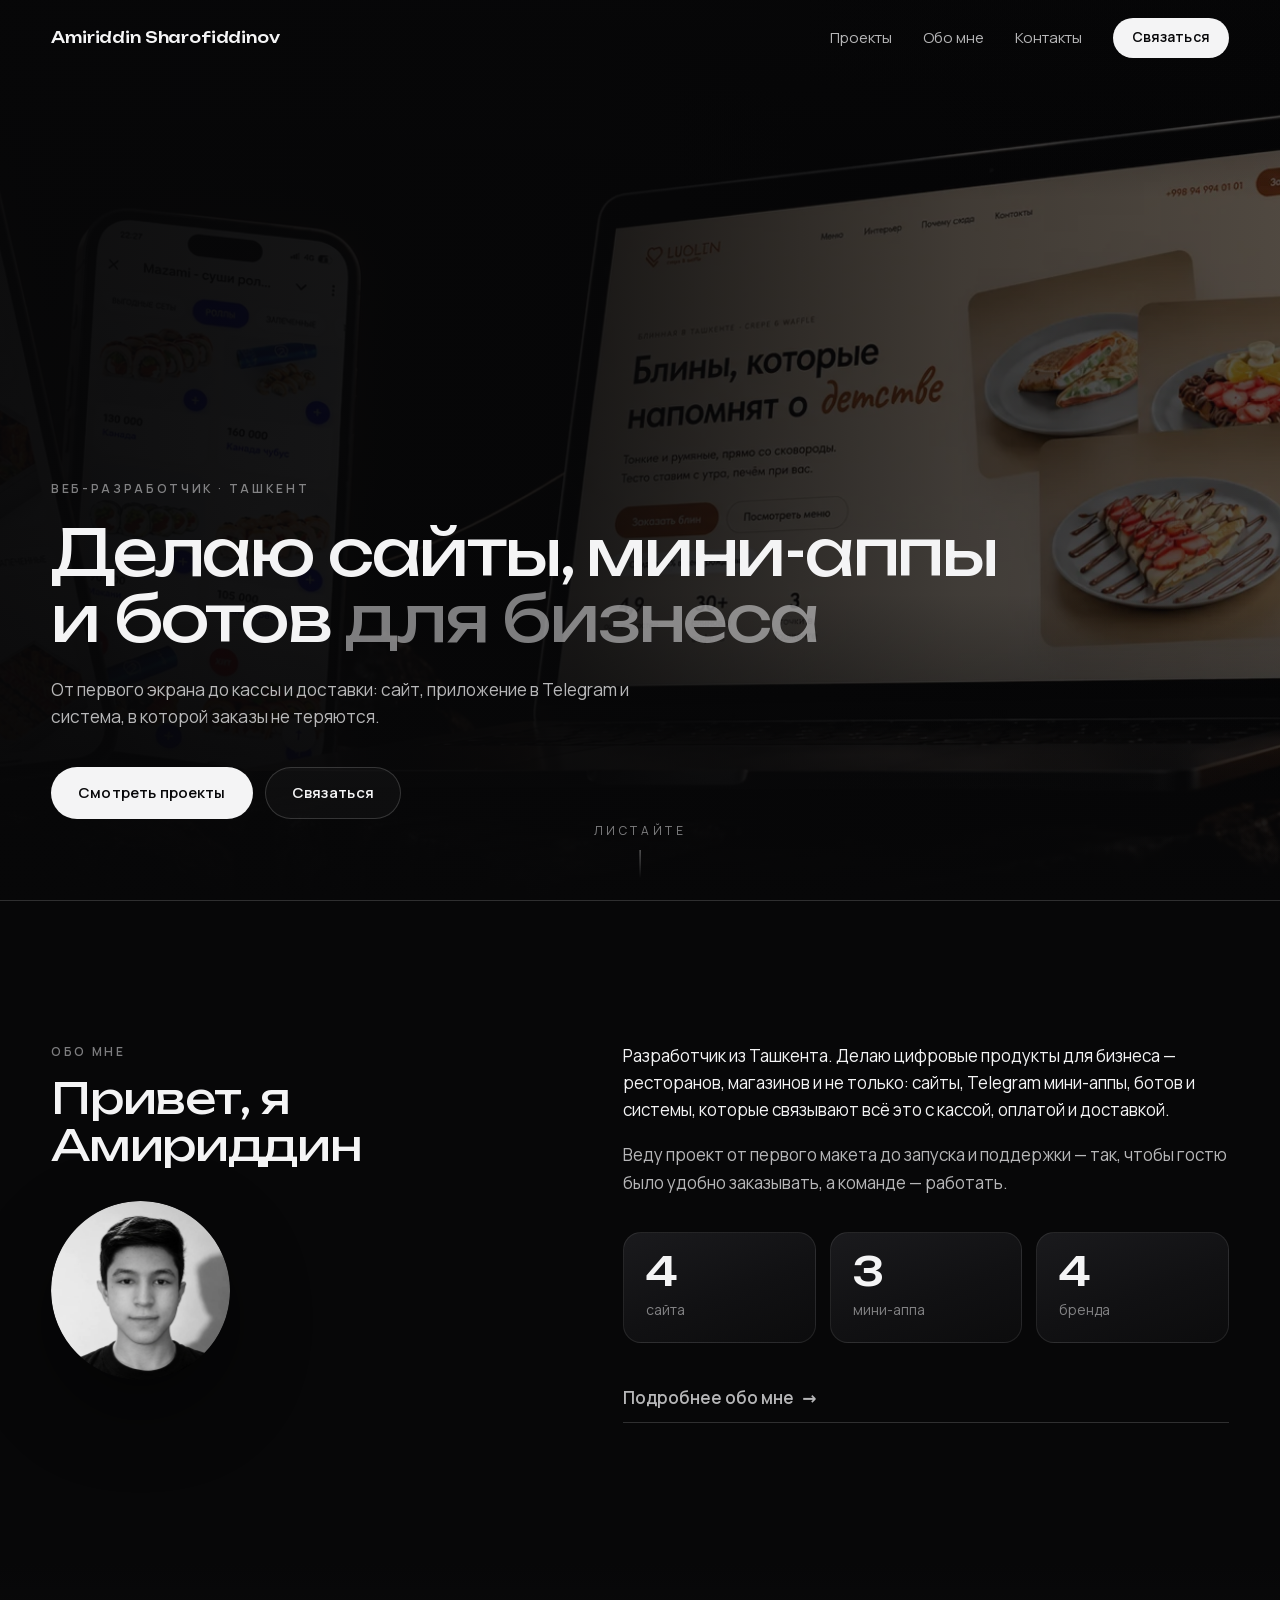
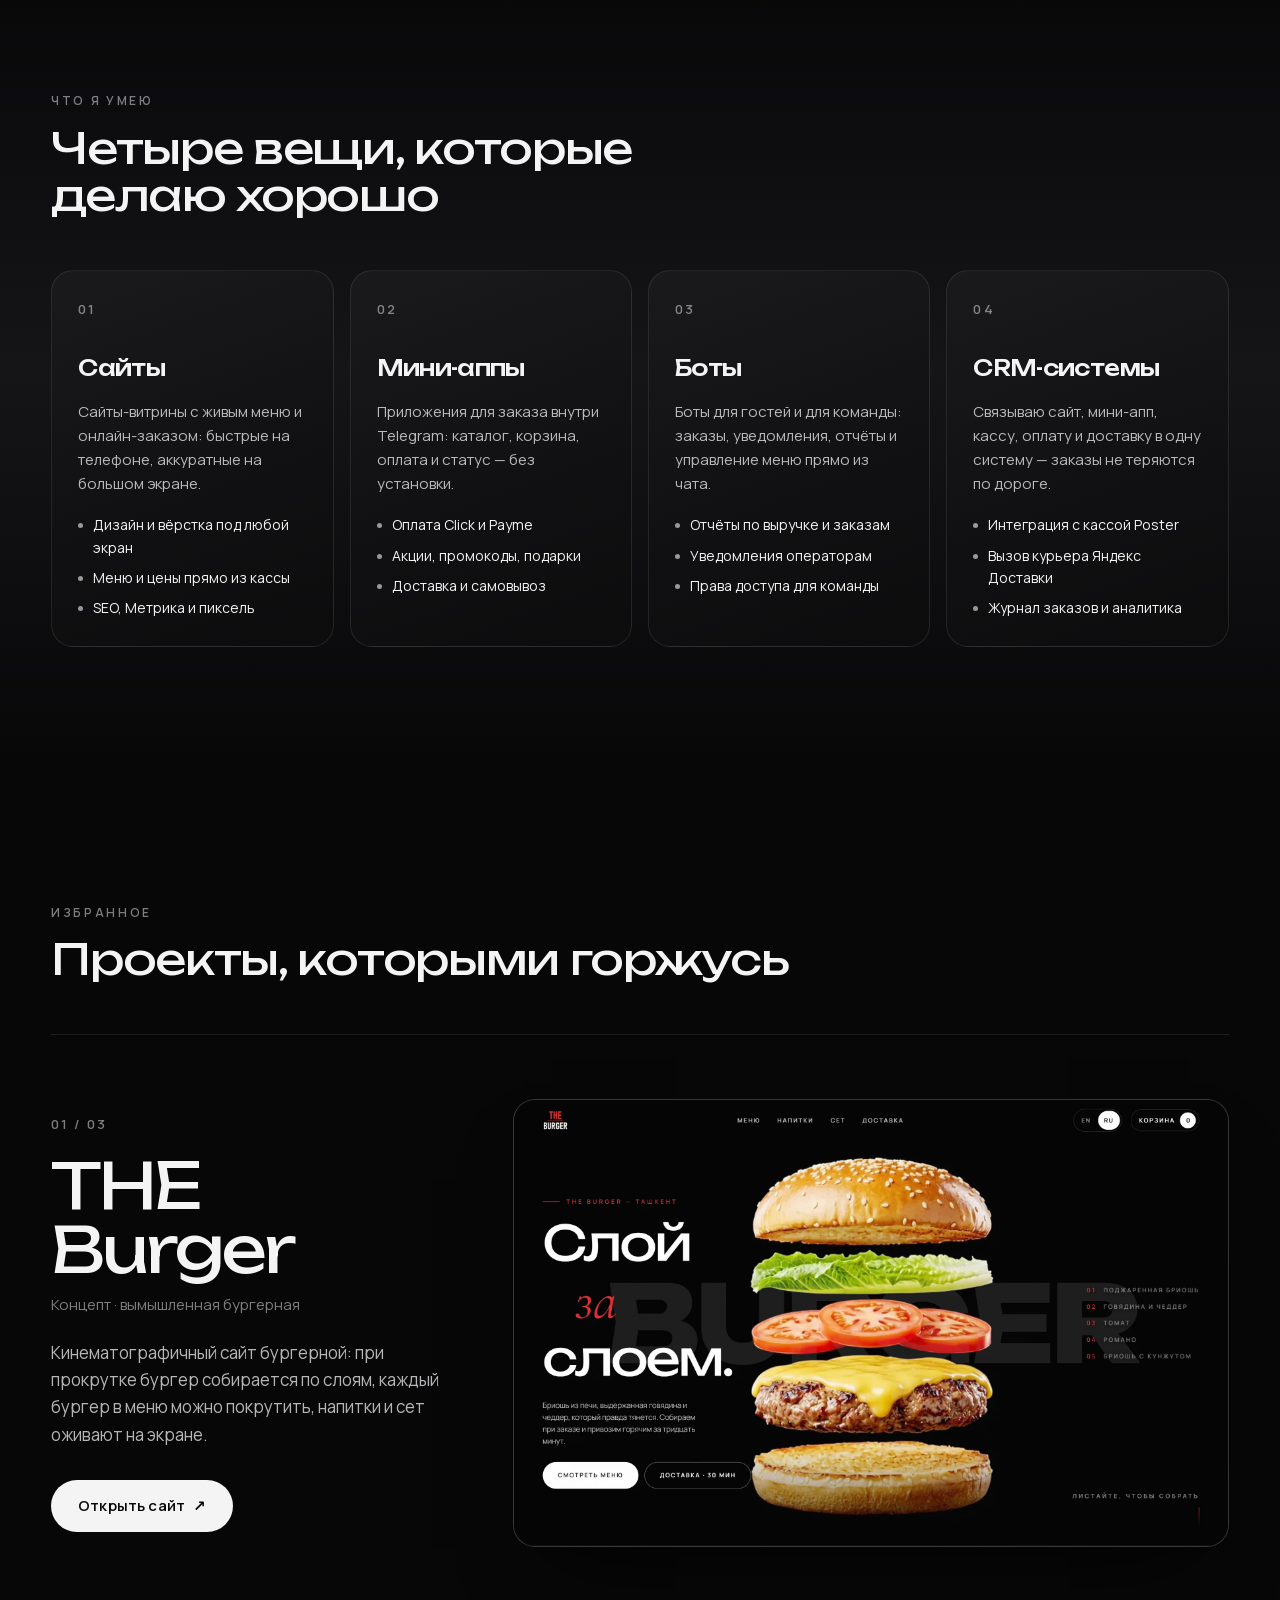
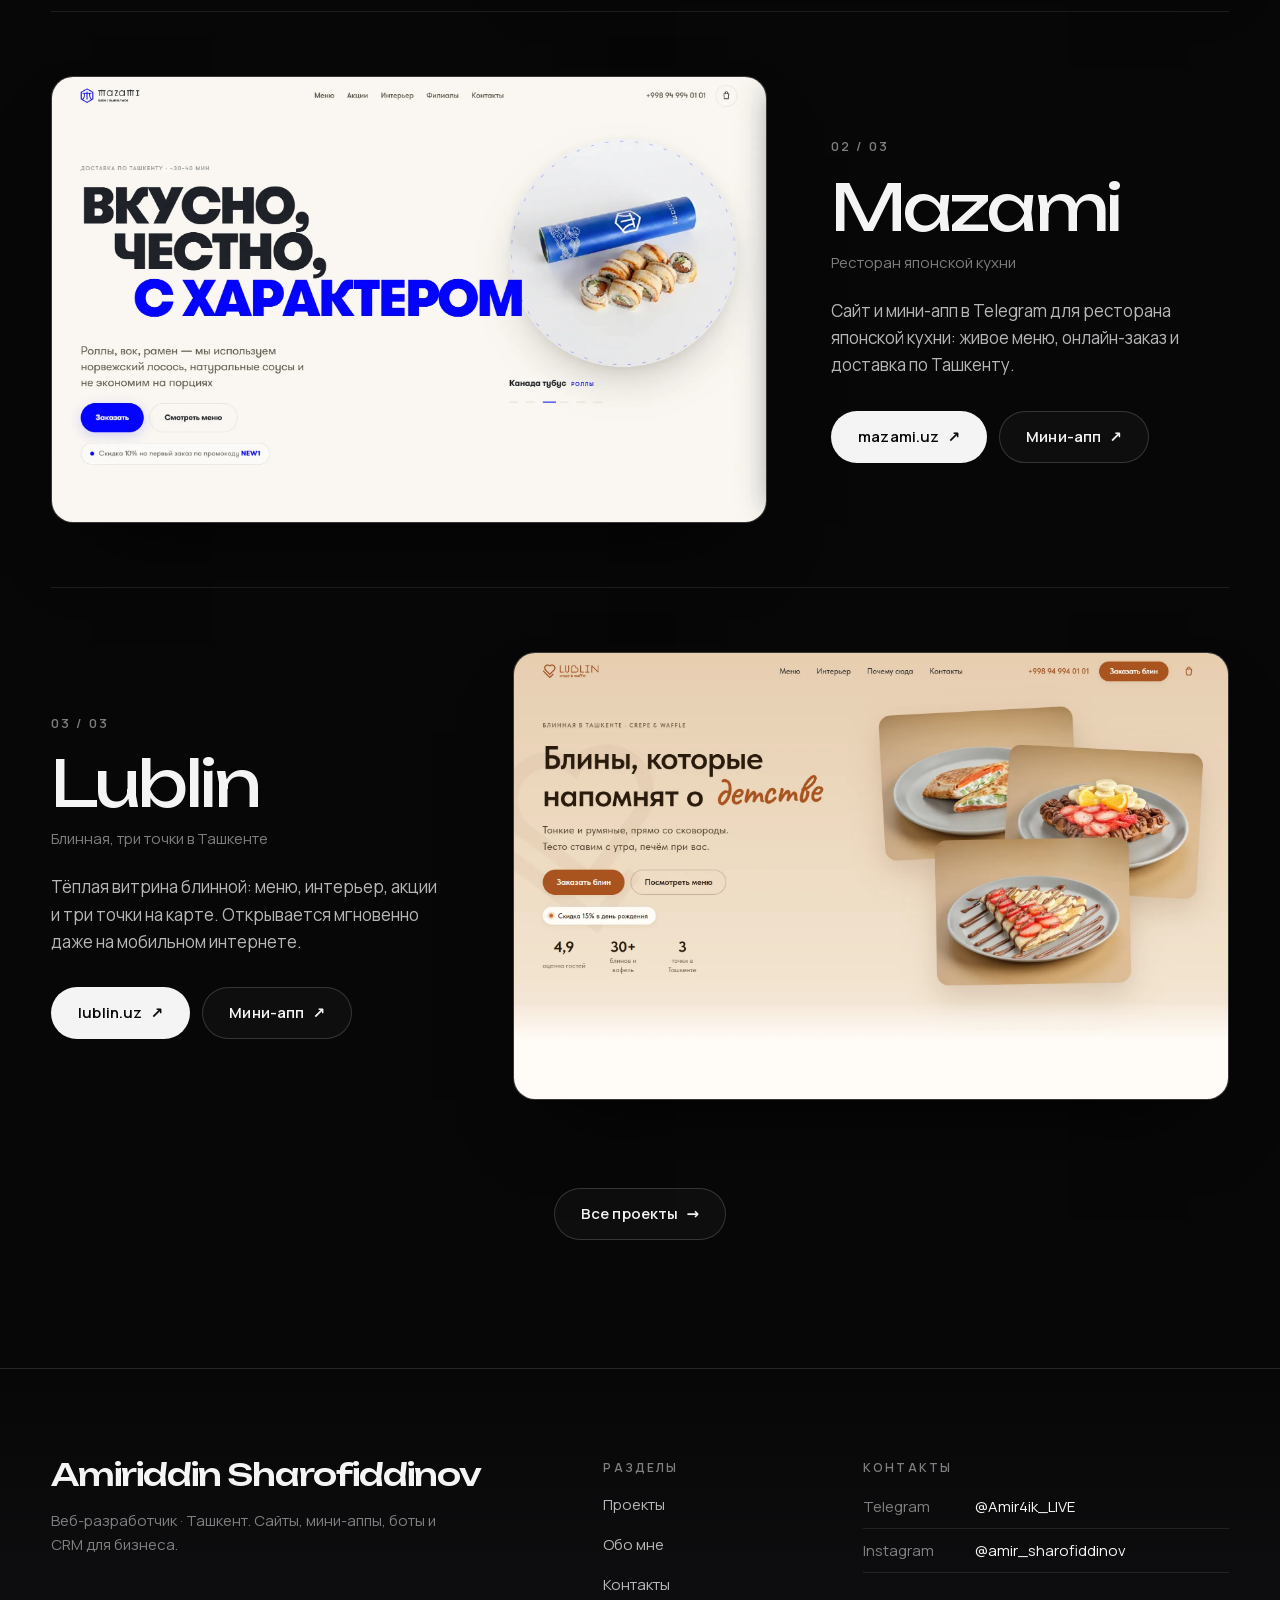
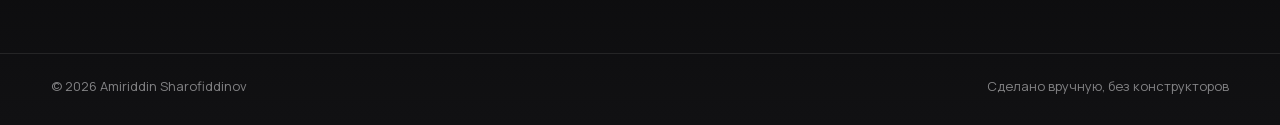
==== index.html @ 87384ed4 "Портфолио: сборка 2026-10-23T18:02" ====
<!DOCTYPE html><html lang="ru" class="t7sVdG_variable hdYSwG_variable"><head><meta charSet="utf-8"/><meta name="viewport" content="width=device-width, initial-scale=1"/><link rel="preload" href="/_next/static/media/4e1c87b7aa9e2f2f-s.p.3o02-8iknf6dl.woff2" as="font" crossorigin="" type="font/woff2"/><link rel="preload" href="/_next/static/media/a343f882a40d2cc9-s.p.1sj6eobyi31rd.woff2" as="font" crossorigin="" type="font/woff2"/><link rel="preload" href="/_next/static/media/b59689b1142d37ce-s.p.1bk8_xp319hr4.woff2" as="font" crossorigin="" type="font/woff2"/><link rel="preload" href="/_next/static/media/d3fe2f289711ac3f-s.p.1l2zhvq5eocqf.woff2" as="font" crossorigin="" type="font/woff2"/><link rel="preload" href="/shots/hero.webp" as="image"/><link rel="stylesheet" href="/_next/static/chunks/1jn5pp16y57y5.css" data-precedence="next"/><link rel="preload" as="script" fetchPriority="low" href="/_next/static/chunks/1x6obpmlu1_c2.js"/><script src="/_next/static/chunks/2r4s4h5xul1n-.js" async=""></script><script src="/_next/static/chunks/2khxl0v1q4i6n.js" async=""></script><script src="/_next/static/chunks/1kb4dcqdypxx7.js" async=""></script><script src="/_next/static/chunks/turbopack-3-ry682tkyiqk.js" async=""></script><script src="/_next/static/chunks/0umf92h1sb77c.js" async=""></script><script src="/_next/static/chunks/2ol_wr3q3f4i1.js" async=""></script><meta name="theme-color" content="#070708"/><title>Amiriddin Sharofiddinov — сайты, мини-аппы, боты и CRM</title><meta name="description" content="Делаю сайты, Telegram мини-аппы, ботов и системы заказов для бизнеса в Ташкенте."/><meta name="robots" content="noindex, nofollow"/><meta name="color-scheme" content="only dark"/><meta property="og:title" content="Amiriddin Sharofiddinov — сайты, мини-аппы, боты и CRM"/><meta property="og:description" content="Делаю сайты, Telegram мини-аппы, ботов и системы заказов для бизнеса в Ташкенте."/><meta property="og:site_name" content="Amiriddin Sharofiddinov"/><meta property="og:locale" content="ru_RU"/><meta property="og:image" content="https://amir4iklive.github.io/og.jpg"/><meta property="og:image:width" content="1200"/><meta property="og:image:height" content="630"/><meta property="og:image:alt" content="Amiriddin Sharofiddinov — сайты, мини-аппы, боты и CRM"/><meta property="og:type" content="website"/><meta name="twitter:card" content="summary_large_image"/><meta name="twitter:title" content="Amiriddin Sharofiddinov — сайты, мини-аппы, боты и CRM"/><meta name="twitter:description" content="Делаю сайты, Telegram мини-аппы, ботов и системы заказов для бизнеса в Ташкенте."/><meta name="twitter:image" content="https://amir4iklive.github.io/og.jpg"/><link rel="icon" href="/favicon.ico?favicon.1y26ri8yu77g-.ico" sizes="64x64" type="image/x-icon"/><link rel="icon" href="/icon.svg?icon.0d6d65uo4bvgk.svg" sizes="any" type="image/svg+xml"/><meta name="next-size-adjust" content=""/><script src="/_next/static/chunks/0cz1d0mv5g_q7.js" noModule=""></script></head><body><div hidden=""><!--$--><!--/$--></div><script>document.documentElement.classList.add('js')</script><a class="skip" href="#main">Перейти к содержанию</a><header class="top"><a class="top__logo" href="/">Amiriddin Sharofiddinov</a><nav class="top__nav" aria-label="Разделы"><a class="top__home is-on" aria-current="page" href="/">Главная</a><a class="" href="/projects/">Проекты</a><a class="" href="/about/">Обо мне</a><a class="" href="/contacts/">Контакты</a><a class="btn btn--light btn--sm top__cta" href="/contacts/">Связаться</a><div class="top__social"><a href="https://t.me/Amir4ik_LIVE" target="_blank" rel="noreferrer">Telegram<!-- --> ↗</a><a href="https://instagram.com/amir_sharofiddinov" target="_blank" rel="noreferrer">Instagram<!-- --> ↗</a></div></nav><button type="button" class="top__burger" aria-expanded="false" aria-label="Открыть меню"><i aria-hidden="true"></i></button></header><main id="main"><section class="hero"><div class="shot hero__photo" style="aspect-ratio:auto"><img src="/shots/hero.webp" alt="Сайт Lublin и мини-апп Mazami на ноутбуке и телефонах" loading="eager" decoding="async"/></div><div class="hero__shade" aria-hidden="true"></div><div class="hero__inner"><p class="eyebrow" data-reveal="true">Веб-разработчик · Ташкент</p><h1 class="hero__title" data-reveal="true" style="--d:0.06s">Делаю сайты, <span class="nowrap">мини-аппы</span> и ботов <span class="dim">для бизнеса</span></h1><p class="hero__lead" data-reveal="true" style="--d:0.14s">От первого экрана до кассы и доставки: сайт, приложение в Telegram и система, в которой заказы не теряются.</p><div class="hero__actions" data-reveal="true" style="--d:0.22s"><a class="btn btn--light" href="/projects/">Смотреть проекты</a><a class="btn btn--ghost" href="/contacts/">Связаться</a></div></div><span class="hero__hint" aria-hidden="true">Листайте</span></section><hr class="divider"/><section class="about" id="about"><div class="wrap about__grid"><div><p class="eyebrow" data-reveal="true">Обо мне</p><h2 class="h2" data-reveal="true" style="--d:0.06s">Привет, я Амириддин</h2><img class="portrait portrait--sm" src="/shots/me.webp" alt="Амириддин Шарофиддинов" width="720" height="720" loading="lazy" data-reveal="true" style="--d:0.12s"/></div><div class="about__text"><p data-reveal="true" style="--d:0.1s">Разработчик из Ташкента. Делаю цифровые продукты для бизнеса — ресторанов, магазинов и не только: сайты, Telegram мини-аппы, ботов и системы, которые связывают всё это с кассой, оплатой и доставкой.</p><p data-reveal="true" style="--d:0.16s">Веду проект от первого макета до запуска и поддержки — так, чтобы гостю было удобно заказывать, а команде — работать.</p><dl class="facts" data-reveal="true" style="--d:0.22s"><div><dt>4</dt><dd>сайта</dd></div><div><dt>3</dt><dd>мини-аппа</dd></div><div><dt>4</dt><dd>бренда</dd></div></dl><a class="link-arrow" data-reveal="true" style="--d:0.28s" href="/about/">Подробнее обо мне <span aria-hidden="true">→</span></a></div></div></section><section class="skills"><div class="wrap"><div class="sec-head"><p class="eyebrow" data-reveal="true">Что я умею</p><h2 class="h2" data-reveal="true" style="--d:0.06s">Четыре вещи, которые делаю хорошо</h2></div><div class="skills__grid"><article class="skill" data-reveal="true" style="--d:0s"><span class="skill__num">0<!-- -->1</span><h3 class="skill__title">Сайты</h3><p class="skill__text">Сайты-витрины с живым меню и онлайн-заказом: быстрые на телефоне, аккуратные на большом экране.</p><ul class="skill__points"><li>Дизайн и вёрстка под любой экран</li><li>Меню и цены прямо из кассы</li><li>SEO, Метрика и пиксель</li></ul></article><article class="skill" data-reveal="true" style="--d:0.07s"><span class="skill__num">0<!-- -->2</span><h3 class="skill__title">Мини-аппы</h3><p class="skill__text">Приложения для заказа внутри Telegram: каталог, корзина, оплата и статус — без установки.</p><ul class="skill__points"><li>Оплата Click и Payme</li><li>Акции, промокоды, подарки</li><li>Доставка и самовывоз</li></ul></article><article class="skill" data-reveal="true" style="--d:0.14s"><span class="skill__num">0<!-- -->3</span><h3 class="skill__title">Боты</h3><p class="skill__text">Боты для гостей и для команды: заказы, уведомления, отчёты и управление меню прямо из чата.</p><ul class="skill__points"><li>Отчёты по выручке и заказам</li><li>Уведомления операторам</li><li>Права доступа для команды</li></ul></article><article class="skill" data-reveal="true" style="--d:0.21000000000000002s"><span class="skill__num">0<!-- -->4</span><h3 class="skill__title">CRM-системы</h3><p class="skill__text">Связываю сайт, мини-апп, кассу, оплату и доставку в одну систему — заказы не теряются по дороге.</p><ul class="skill__points"><li>Интеграция с кассой Poster</li><li>Вызов курьера Яндекс Доставки</li><li>Журнал заказов и аналитика</li></ul></article></div></div></section><section class="featured"><div class="wrap"><div class="sec-head"><p class="eyebrow" data-reveal="true">Избранное</p><h2 class="h2" data-reveal="true" style="--d:0.06s">Проекты, которыми горжусь</h2></div><article class="feat"><div class="feat__text" data-reveal="true"><p class="feat__num">0<!-- -->1<!-- --> / 0<!-- -->3</p><h3 class="feat__brand">THE Burger</h3><p class="feat__kicker">Концепт · вымышленная бургерная</p><p class="feat__about">Кинематографичный сайт бургерной: при прокрутке бургер собирается по слоям, каждый бургер в меню можно покрутить, напитки и сет оживают на экране.</p><div class="feat__links"><a class="btn btn--light" href="https://amir4iklive.github.io/the-burger/" target="_blank" rel="noreferrer">Открыть сайт<!-- --> <span aria-hidden="true">↗</span></a></div></div><div class="feat__media" data-reveal="true" style="--d:0.1s"><div class="shot " style="aspect-ratio:16 / 10"><img src="/shots/theburger-hero.webp" alt="THE Burger — сайт" loading="lazy" decoding="async"/></div></div></article><article class="feat feat--flip"><div class="feat__text" data-reveal="true"><p class="feat__num">0<!-- -->2<!-- --> / 0<!-- -->3</p><h3 class="feat__brand">Mazami</h3><p class="feat__kicker">Ресторан японской кухни</p><p class="feat__about">Сайт и мини-апп в Telegram для ресторана японской кухни: живое меню, онлайн-заказ и доставка по Ташкенту.</p><div class="feat__links"><a class="btn btn--light" href="https://mazami.uz" target="_blank" rel="noreferrer">mazami.uz<!-- --> <span aria-hidden="true">↗</span></a><a class="btn btn--ghost" href="https://t.me/mazamiuzbot" target="_blank" rel="noreferrer">Мини-апп<!-- --> <span aria-hidden="true">↗</span></a></div></div><div class="feat__media" data-reveal="true" style="--d:0.1s"><div class="shot " style="aspect-ratio:16 / 10"><img src="/shots/mazami-hero.webp" alt="Mazami — сайт" loading="lazy" decoding="async"/></div></div></article><article class="feat"><div class="feat__text" data-reveal="true"><p class="feat__num">0<!-- -->3<!-- --> / 0<!-- -->3</p><h3 class="feat__brand">Lublin</h3><p class="feat__kicker">Блинная, три точки в Ташкенте</p><p class="feat__about">Тёплая витрина блинной: меню, интерьер, акции и три точки на карте. Открывается мгновенно даже на мобильном интернете.</p><div class="feat__links"><a class="btn btn--light" href="https://lublin.uz" target="_blank" rel="noreferrer">lublin.uz<!-- --> <span aria-hidden="true">↗</span></a><a class="btn btn--ghost" href="https://t.me/lublinuzbot" target="_blank" rel="noreferrer">Мини-апп<!-- --> <span aria-hidden="true">↗</span></a></div></div><div class="feat__media" data-reveal="true" style="--d:0.1s"><div class="shot " style="aspect-ratio:16 / 10"><img src="/shots/lublin-hero.webp" alt="Lublin — сайт" loading="lazy" decoding="async"/></div></div></article><div class="featured__more" data-reveal="true"><a class="btn btn--ghost" href="/projects/">Все проекты <span aria-hidden="true">→</span></a></div></div></section><!--$--><!--/$--></main><footer class="foot"><div class="foot__inner"><div class="foot__brand"><a class="foot__name" href="/">Amiriddin Sharofiddinov</a><p class="foot__line">Веб-разработчик<!-- --> · <!-- -->Ташкент<!-- -->. Сайты, мини-аппы, боты и CRM для бизнеса.</p></div><nav class="foot__col" aria-label="Разделы"><p class="foot__head">Разделы</p><a href="/projects/">Проекты</a><a href="/about/">Обо мне</a><a href="/contacts/">Контакты</a></nav><div class="foot__col"><p class="foot__head">Контакты</p><p class="foot__contact"><span>Telegram</span><a class="contact-value" href="https://t.me/Amir4ik_LIVE" target="_blank" rel="noreferrer">@Amir4ik_LIVE</a></p><p class="foot__contact"><span>Instagram</span><a class="contact-value" href="https://instagram.com/amir_sharofiddinov" target="_blank" rel="noreferrer">@amir_sharofiddinov</a></p></div></div><div class="foot__bottom"><span>© <!-- -->2026<!-- --> <!-- -->Amiriddin Sharofiddinov</span><span>Сделано вручную, без конструкторов</span></div></footer><script id="_R_">(globalThis["TURBOPACK"] || (globalThis["TURBOPACK"] = [])).push({"otherChunks":["static/chunks/1x6obpmlu1_c2.js","static/chunks/2r4s4h5xul1n-.js","static/chunks/2khxl0v1q4i6n.js","static/chunks/1kb4dcqdypxx7.js"],"runtimeModuleIds":[94553]});</script><script src="/_next/static/chunks/1x6obpmlu1_c2.js" async=""></script><script>(self.__next_f=self.__next_f||[]).push([0])</script><script>self.__next_f.push([1,"1:\"$Sreact.fragment\"\n2:\"/_next/static/chunks/0umf92h1sb77c.js\"\n3:\"/_next/static/chunks/2ol_wr3q3f4i1.js\"\n4:I[2971,[\"$2\",\"$3\"],\"default\"]\n5:I[39756,[\"$2\",\"$3\"],\"default\"]\n6:I[37457,[\"$2\",\"$3\"],\"default\"]\n7:I[22016,[\"$2\",\"$3\"],\"\"]\n8:I[91563,[\"$2\",\"$3\"],\"default\"]\n11:\"ViewportBoundary\"\n12:I[97367,[\"$2\",\"$3\"],\"$11\"]\n14:\"MetadataBoundary\"\n15:I[97367,[\"$2\",\"$3\"],\"$14\"]\n16:\"$Sreact.suspense\"\n18:I[68027,[\"$2\",\"$3\"],\"default\",1]\n:HL[\"/_next/static/chunks/1jn5pp16y57y5.css\",\"style\"]\n:HL[\"/_next/static/media/4e1c87b7aa9e2f2f-s.p.3o02-8iknf6dl.woff2\",\"font\",{\"crossOrigin\":\"\",\"type\":\"font/woff2\"}]\n:HL[\"/_next/static/media/a343f882a40d2cc9-s.p.1sj6eobyi31rd.woff2\",\"font\",{\"crossOrigin\":\"\",\"type\":\"font/woff2\"}]\n:HL[\"/_next/static/media/b59689b1142d37ce-s.p.1bk8_xp319hr4.woff2\",\"font\",{\"crossOrigin\":\"\",\"type\":\"font/woff2\"}]\n:HL[\"/_next/static/media/d3fe2f289711ac3f-s.p.1l2zhvq5eocqf.woff2\",\"font\",{\"crossOrigin\":\"\",\"type\":\"font/woff2\"}]\n:HL[\"/shots/hero.webp\",\"image\"]\n9:[[\"children\",{\"s\":\"__PAGE__\",\"h\":512,\"d\":{\"r\":[\"$\",\"$1\",\"c\",{\"children\":[[[\"$\",\"section\",null,{\"className\":\"hero\",\"children\":[[\"$\",\"div\",null,{\"className\":\"shot hero__photo\",\"style\":{\"aspectRatio\":\"auto\"},\"children\":[\"$\",\"img\",null,{\"src\":\"/shots/hero.webp\",\"alt\":\"Сайт Lublin и мини-апп Mazami на ноутбуке и телефонах\",\"loading\":\"eager\",\"decoding\":\"async\"}]}],[\"$\",\"div\",null,{\"className\":\"hero__shade\",\"aria-hidden\":\"true\"}],[\"$\",\"div\",null,{\"className\":\"hero__inner\",\"children\":[[\"$\",\"p\",null,{\"className\":\"eyebrow\",\"data-reveal\":true,\"children\":\"Веб-разработчик · Ташкент\"}],[\"$\",\"h1\",null,{\"className\":\"hero__title\",\"data-reveal\":true,\"style\":{\"--d\":\"0.06s\"},\"children\":[\"Делаю сайты, \",[\"$\",\"span\",null,{\"className\":\"nowrap\",\"children\":\"мини-аппы\"}],\" и ботов \",[\"$\",\"span\",null,{\"className\":\"dim\",\"children\":\"для бизнеса\"}]]}],[\"$\",\"p\",null,{\"className\":\"hero__lead\",\"data-reveal\":true,\"style\":{\"--d\":\"0.14s\"},\"children\":\"От первого экрана до кассы и доставки: сайт, приложение в Telegram и система, в которой заказы не теряются.\"}],[\"$\",\"div\",null,{\"className\":\"hero__actions\",\"data-reveal\":true,\"style\":{\"--d\":\"0.22s\"},\"children\":[[\"$\",\"$L7\",null,{\"className\":\"btn btn--light\",\"href\":\"/projects\",\"children\":\"Смотреть проекты\"}],[\"$\",\"$L7\",null,{\"className\":\"btn btn--ghost\",\"href\":\"/contacts\",\"children\":\"Связаться\"}]]}]]}],[\"$\",\"span\",null,{\"className\":\"hero__hint\",\"aria-hidden\":\"true\",\"children\":\"Листайте\"}]]}],[\"$\",\"hr\",null,{\"className\":\"divider\"}],[\"$\",\"section\",null,{\"className\":\"about\",\"id\":\"about\",\"children\":[\"$\",\"div\",null,{\"className\":\"wrap about__grid\",\"children\":[[\"$\",\"div\",null,{\"children\":[\"$La\",\"$Lb\",\"$Lc\"]}],\"$Ld\"]}]}],\"$Le\",\"$Lf\"],null,\"$L10\"]}],\"p\":false,\"v\":null}}]]\n0:{\"P\":null,\"c\":[\"\",\"\"],\"q\":\"\",\"i\":false,\"t\":{\"t\":{\"s\":\"\",\"h\":528,\"d\":{\"r\":[\"$\",\"$1\",\"c\",{\"children\":[[[\"$\",\"link\",\"0\",{\"rel\":\"stylesheet\",\"href\":\"/_next/static/chunks/1jn5pp16y57y5.css\",\"precedence\":\"next\",\"crossOrigin\":\"$undefined\",\"nonce\":\"$undefined\"}],[\"$\",\"script\",\"script-0\",{\"src\":\"/_next/static/chunks/0umf92h1sb77c.js\",\"async\":true,\"nonce\":\"$undefined\"}],[\"$\",\"script\",\"script-1\",{\"src\":\"/_next/static/chunks/2ol_wr3q3f4i1.js\",\"async\":true,\"nonce\":\"$undefined\"}]],[\"$\",\"html\",null,{\"lang\":\"ru\",\"className\":\"t7sVdG_variable hdYSwG_variable\",\"suppressHydrationWarning\":true,\"children\":[\"$\",\"body\",null,{\"children\":[[\"$\",\"script\",null,{\"dangerouslySetInnerHTML\":{\"__html\":\"document.documentElement.classList.add('js')\"}}],[\"$\",\"a\",null,{\"className\":\"skip\",\"href\":\"#main\",\"children\":\"Перейти к содержанию\"}],[\"$\",\"$L4\",null,{}],[\"$\",\"main\",null,{\"id\":\"main\",\"children\":[\"$\",\"$L5\",null,{\"parallelRouterKey\":\"children\",\"error\":\"$undefined\",\"errorStyles\":\"$undefined\",\"errorScripts\":\"$undefined\",\"template\":[\"$\",\"$L6\",null,{}],\"templateStyles\":\"$undefined\",\"templateScripts\":\"$undefined\",\"notFound\":[[\"$\",\"section\",null,{\"className\":\"phead nf\",\"children\":[[\"$\",\"p\",null,{\"className\":\"eyebrow\",\"children\":\"Ошибка 404\"}],[\"$\",\"h1\",null,{\"className\":\"phead__title\",\"children\":\"Такой страницы нет\"}],[\"$\",\"p\",null,{\"className\":\"phead__lead\",\"children\":\"Возможно, ссылка устарела или в адресе опечатка. Начните с главной или посмотрите проекты.\"}],[\"$\",\"div\",null,{\"className\":\"hero__actions\",\"children\":[[\"$\",\"$L7\",null,{\"className\":\"btn btn--light\",\"href\":\"/\",\"children\":\"На главную\"}],[\"$\",\"$L7\",null,{\"className\":\"btn btn--ghost\",\"href\":\"/projects\",\"children\":\"Проекты\"}]]}]]}],[]],\"forbidden\":\"$undefined\",\"unauthorized\":\"$undefined\"}]}],[\"$\",\"footer\",null,{\"className\":\"foot\",\"children\":[[\"$\",\"div\",null,{\"className\":\"foot__inner\",\"children\":[[\"$\",\"div\",null,{\"className\":\"foot__brand\",\"children\":[[\"$\",\"$L7\",null,{\"href\":\"/\",\"className\":\"foot__name\",\"children\":\"Amiriddin Sharofiddinov\"}],[\"$\",\"p\",null,{\"className\":\"foot__line\",\"children\":[\"Веб-разработчик\",\" · \",\"Ташкент\",\". Сайты, мини-аппы, боты и CRM для бизнеса.\"]}]]}],[\"$\",\"nav\",null,{\"className\":\"foot__col\",\"aria-label\":\"Разделы\",\"children\":[[\"$\",\"p\",null,{\"className\":\"foot__head\",\"children\":\"Разделы\"}],[[\"$\",\"$L7\",\"/projects\",{\"href\":\"/projects\",\"children\":\"Проекты\"}],[\"$\",\"$L7\",\"/about\",{\"href\":\"/about\",\"children\":\"Обо мне\"}],[\"$\",\"$L7\",\"/contacts\",{\"href\":\"/contacts\",\"children\":\"Контакты\"}]]]}],[\"$\",\"div\",null,{\"className\":\"foot__col\",\"children\":[[\"$\",\"p\",null,{\"className\":\"foot__head\",\"children\":\"Контакты\"}],[[\"$\",\"p\",\"telegram\",{\"className\":\"foot__contact\",\"children\":[[\"$\",\"span\",null,{\"children\":\"Telegram\"}],[\"$\",\"a\",null,{\"className\":\"contact-value\",\"href\":\"https://t.me/Amir4ik_LIVE\",\"target\":\"_blank\",\"rel\":\"noreferrer\",\"children\":\"@Amir4ik_LIVE\"}]]}],[\"$\",\"p\",\"instagram\",{\"className\":\"foot__contact\",\"children\":[[\"$\",\"span\",null,{\"children\":\"Instagram\"}],[\"$\",\"a\",null,{\"className\":\"contact-value\",\"href\":\"https://instagram.com/amir_sharofiddinov\",\"target\":\"_blank\",\"rel\":\"noreferrer\",\"children\":\"@amir_sharofiddinov\"}]]}]]]}]]}],[\"$\",\"div\",null,{\"className\":\"foot__bottom\",\"children\":[[\"$\",\"span\",null,{\"children\":[\"© \",2026,\" \",\"Amiriddin Sharofiddinov\"]}],[\"$\",\"span\",null,{\"children\":\"Сделано вручную, без конструкторов\"}]]}]]}],[\"$\",\"$L8\",null,{}]]}]}]]}],\"p\":false,\"v\":null},\"c\":\"$Q9\"},\"h\":{\"r\":[\"$\",\"$1\",\"h\",{\"children\":[null,[\"$\",\"$L12\",null,{\"children\":\"$L13\"}],[\"$\",\"$L15\",null,{\"children\":[[\"$\",\"div\",null,{\"hidden\":true,\"children\":[\"$\",\"$16\",null,{\"name\":\"Next.Metadata\",\"children\":\"$L17\"}]}],null]}],[\"$\",\"meta\",null,{\"name\":\"next-size-adjust\",\"content\":\"\"}]]}],\"p\":false,\"v\":null}},\"m\":\"$undefined\",\"G\":[\"$18\",[[\"$\",\"link\",\"0\",{\"rel\":\"stylesheet\",\"href\":\"/_next/static/chunks/1jn5pp16y57y5.css\",\"precedence\":\"next\",\"crossOrigin\":\"$undefined\",\"nonce\":\"$undefined\"}]]],\"S\":true,\"r\":\"$undefined\",\"s\":\"$undefined\",\"a\":\"$undefined\",\"l\":\"$undefined\",\"p\":\"$undefined\",\"d\":\"$undefined\",\"b\":\"yZ_NUAEKfZ6cNUwNlqLV_\"}\n19:I[97367,[\"$2\",\"$3\"],\"OutletBoundary\"]\na:[\"$\",\"p\",null,{\"className\":\"eyebrow\",\"data-reveal\":true,\"children\":\"Обо мне\"}]\nb:[\"$\",\"h2\",null,{\"className\":\"h2\",\"data-reveal\":true,\"style\":{\"--d\":\"0.06s\"},\"children\":\"Привет, я Амириддин\"}]\nc:[\"$\",\"img\",null,{\"className\":\"portrait portrait--sm\",\"src\":\"/shots/me.webp\",\"alt\":\"Амириддин Шарофиддинов\",\"width\":720,\"height\":720,\"loading\":\"lazy\",\"data-reveal\":true,\"style\":{\"--d\":\"0.12s\"}}]\nd:[\"$\",\"div\",null,{\"className\":\"about__text\",\"children\":[[\"$\",\"p\",null,{\"data-reveal\":true,\"style\":{\"--d\":\"0.1s\"},\"children\":\"Разработчик из Ташкента. Делаю цифровые продукты для бизнеса — ресторанов, магазинов и не только: сайты, Telegram мини-аппы, ботов и системы, которые связывают всё это с кассой, оплатой и доставкой.\"}],[\"$\",\"p\",null,{\"data-reveal\":true,\"style\":{\"--d\":\"0.16s\"},\"children\":\"Веду проект от первого макета до запуска и поддержки — так, чтобы гостю было удобно заказывать, а команде — работать.\"}],[\"$\",\"dl\",null,{\"className\":\"facts\",\"data-reveal\":true,\"style\":{\"--d\":\"0.22s\"},\"children\":[[\"$\",\"div\",\"сайта\",{\"children\":[[\"$\",\"dt\",null,{\"children\":\"4\"}],[\"$\",\"dd\",null,{\"children\":\"сайта\"}]]}],[\"$\",\"div\",\"мини-аппа\",{\"children\":[[\"$\",\"dt\",null,{\"children\":\"3\"}],[\"$\",\"dd\",null,{\"children\":\"мини-аппа\"}]]}],[\"$\",\"div\",\"бренда\",{\"children\":[[\"$\",\"dt\",null,{\"children\":\"4\"}],[\"$\",\"dd\",null,{\"children\":\"бренда\"}]]}]]}],[\"$\",\"$L7\",null,{\"className\":\"link-arrow\",\"href\":\"/about\",\"data-reveal\":true,\"style\":{\"--d\":\"0.28s\"},\"children\":[\"Подробнее обо мне \",[\"$\",\"span\",null,{\"aria-hidden\":\"true\",\"children\":\"→\"}]]}]]}]\ne:[\"$\",\"section\",null,{\"className\":\"skills\",\"children\":[\"$\",\"div\",null,{\"className\":\"wrap\",\"children\":[[\"$\",\"div\",null,{\"className\":\"sec-head\",\"children\":[[\"$\",\"p\",null,{\"className\":\"eyebrow\",\"data-reveal\":true,\"children\":\"Что я умею\"}],[\"$\",\"h2\",null,{\"className\":\"h2\",\"data-reveal\":true,\"style\":{\"--d\":\"0.06s\"},\"children\":\"Четыре вещи, которые делаю хорошо\"}]]}],[\"$\",\"div\",null,{\"className\":\"skills__grid\",\"children\":[[\"$\",\"article\",\"sites\",{\"className\":\"skill\",\"data-reveal\":true,\"style\":{\"--d\":\"0s\"},\"children\":[[\"$\",\"span\",null,{\"className\":\"skill__num\",\"children\":[\"0\",1]}],[\"$\",\"h3\",null,{\"className\":\"skill__title\",\"children\":\"Сайты\"}],[\"$\",\"p\",null,{\"className\":\"skill__text\",\"children\":\"Сайты-витрины с живым меню и онлайн-заказом: быстрые на телефоне, аккуратные на большом экране.\"}],[\"$\",\"ul\",null,{\"className\":\"skill__points\",\"children\":[[\"$\",\"li\",\"Дизайн и вёрстка под любой экран\",{\"children\":\"Дизайн и вёрстка под любой экран\"}],[\"$\",\"li\",\"Меню и цены прямо из кассы\",{\"children\":\"Меню и цены прямо из кассы\"}],[\"$\",\"li\",\"SEO, Метрика и пиксель\",{\"children\":\"SEO, Метрика и пиксель\"}]]}]]}],[\"$\",\"article\",\"apps\",{\"className\":\"skill\",\"data-reveal\":true,\"style\":{\"--d\":\"0.07s\"},\"children\":[[\"$\",\"span\",null,{\"className\":\"skill__num\",\"children\":[\"0\",2]}],[\"$\",\"h3\",null,{\"className\":\"skill__title\",\"children\":\"Мини-аппы\"}],[\"$\",\"p\",null,{\"className\":\"skill__text\",\"children\":\"Приложения для заказа внутри Telegram: каталог, корзина, оплата и статус — без установки.\"}],[\"$\",\"ul\",null,{\"className\":\"skill__points\",\"children\":[[\"$\",\"li\",\"Оплата Click и Payme\",{\"children\":\"Оплата Click и Payme\"}],[\"$\",\"li\",\"Акции, промокоды, подарки\",{\"children\":\"Акции, промокоды, подарки\"}],[\"$\",\"li\",\"Доставка и самовывоз\",{\"children\":\"Доставка и самовывоз\"}]]}]]}],[\"$\",\"article\",\"bots\",{\"className\":\"skill\",\"data-reveal\":true,\"style\":{\"--d\":\"0.14s\"},\"children\":[[\"$\",\"span\",null,{\"className\":\"skill__num\",\"children\":[\"0\",3]}],[\"$\",\"h3\",null,{\"className\":\"skill__title\",\"children\":\"Боты\"}],[\"$\",\"p\",null,{\"className\":\"skill__text\",\"children\":\"Боты для гостей и для команды: заказы, уведомления, отчёты и управление меню прямо из чата.\"}],[\"$\",\"ul\",null,{\"className\":\"skill__points\",\"children\":[[\"$\",\"li\",\"Отчёты по выручке и заказам\",{\"children\":\"Отчёты по выручке и заказам\"}],[\"$\",\"li\",\"Уведомления операторам\",{\"children\":\"Уведомления операторам\"}],[\"$\",\"li\",\"Права доступа для команды\",{\"children\":\"Права доступа для команды\"}]]}]]}],[\"$\",\"article\",\"crm\",{\"className\":\"skill\",\"data-reveal\":true,\"style\":{\"--d\":\"0.21000000000000002s\"},\"children\":[[\"$\",\"span\",null,{\"className\":\"skill__num\",\"children\":[\"0\",4]}],[\"$\",\"h3\",null,{\"className\":\"skill__title\",\"children\":\"CRM-системы\"}],[\"$\",\"p\",null,{\"className\":\"skill__text\",\"children\":\"Связываю сайт, мини-апп, кассу, оплату и доставку в одну систему — заказы не теряются по дороге.\"}],[\"$\",\"ul\",null,{\"className\":\"skill__points\",\"children\":[[\"$\",\"li\",\"Интеграция с кассой Poster\",{\"children\":\"Интеграция с кассой Poster\"}],[\"$\",\"li\",\"Вызов курьера Яндекс Доставки\",{\"children\":\"Вызов курьера Яндекс Доставки\"}],[\"$\",\"li\",\"Журнал заказов и аналитика\",{\"children\":\"Журнал заказов и аналитика\"}]]}]]}]]}]]}]}]\nf:[\"$\",\"section\",null,{\"className\":\"featured\",\"children\":[\"$\",\"div\",null,{\"className\":\"wrap\",\"children\":[[\"$\",\"div\",null,{\"className\":\"sec-head\",\"children\":[[\"$\",\"p\",null,{\"className\":\"eyebrow\",\"data-reveal\":true,\"children\":\"Избранное\"}],[\"$\",\"h2\",null,{\"className\":\"h2\",\"data-reveal\":true,\"style\":{\"--d\":\"0.06s\"},\"children\":\"Проекты, которыми горжусь\"}]]}],[[\"$\",\"article\",\"theburger\",{\"className\":\"feat\",\"children\":[[\"$\",\"div\",null,{\"className\":\"feat__text\",\"data-reveal\":true,\"children\":[[\"$\",\"p\",null,{\"className\":\"feat__num\",\"children\":[\"0\",1,\" / 0\",3]}],[\"$\",\"h3\",null,{\"className\":\"feat__brand\",\"children\":\"THE Burger\"}],[\"$\",\"p\",null,{\"className\":\"feat__kicker\",\"children\":\"Концепт · вымышленная бургерная\"}],[\"$\",\"p\",null,{\"className\":\"feat__about\",\"children\":\"Кинематографичный сайт бургерной: при прокрутке бургер собирается по слоям, каждый бургер в меню можно покрутить, напитки и сет оживают на экране.\"}],[\"$\",\"div\",null,{\"className\":\"feat__links\",\"children\":[[\"$\",\"a\",\"https://amir4iklive.github.io/the-burger/\",{\"className\":\"btn btn--light\",\"href\":\"https://amir4iklive.github.io/the-burger/\",\"target\":\"_blank\",\"rel\":\"noreferrer\",\"children\":[\"Открыть сайт\",\" \",[\"$\",\"span\",null,{\"aria-hidden\":\"true\",\"children\":\"↗\"}]]}]]}]]}],[\"$\",\"div\",null,{\"className\":\"feat__media\",\"data-reveal\":true,\"style\":{\"--d\":\"0.1s\"},\"children\":[\"$\",\"div\",null,{\"className\":\"shot \",\"style\":{\"aspectRatio\":\"16 / 10\"},\"children\":[\"$\",\"img\",null,{\"src\":\"/shots/theburger-hero.webp\",\"alt\":\"THE Burger — сайт\",\"loading\":\"lazy\",\"decoding\":\"async\"}]}]}]]}],[\"$\",\"article\",\"mazami\",{\"className\":\"feat feat--flip\",\"children\":[[\"$\",\"div\",null,{\"className\":\"feat__text\",\"data-reveal\":true,\"children\":[[\"$\",\"p\",null,{\"className\":\"feat__num\",\"children\":[\"0\",2,\" / 0\",3]}],[\"$\",\"h3\",null,{\"className\":\"feat__brand\",\"children\":\"Mazami\"}],[\"$\",\"p\",null,{\"className\":\"feat__kicker\",\"children\":\"Ресторан японской кухни\"}],[\"$\",\"p\",null,{\"className\":\"feat__about\",\"children\":\"Сайт и мини-апп в Telegram для ресторана японской кухни: живое меню, онлайн-заказ и доставка по Ташкенту.\"}],[\"$\",\"div\",null,{\"className\":\"feat__links\",\"children\":[[\"$\",\"a\",\"https://mazami.uz\",{\"className\":\"btn btn--light\",\"href\":\"https://mazami.uz\",\"target\":\"_blank\",\"rel\":\"noreferrer\",\"children\":[\"mazami.uz\",\" \",[\"$\",\"span\",null,{\"aria-hidden\":\"true\",\"children\":\"↗\"}]]}],[\"$\",\"a\",\"https://t.me/mazamiuzbot\",{\"className\":\"btn btn--ghost\",\"href\":\"https://t.me/mazamiuzbot\",\"target\":\"_blank\",\"rel\":\"noreferrer\",\"children\":[\"Мини-апп\",\" \",[\"$\",\"span\",null,{\"aria-hidden\":\"true\",\"children\":\"↗\"}]]}]]}]]}],[\"$\",\"div\",null,{\"className\":\"feat__media\",\"data-reveal\":true,\"style\":{\"--d\":\"0.1s\"},\"children\":[\"$\",\"div\",null,{\"className\":\"shot \",\"style\":{\"aspectRatio\":\"16 / 10\"},\"children\":[\"$\",\"img\",null,{\"src\":\"/shots/mazami-hero.webp\",\"alt\":\"Mazami — сайт\",\"loading\":\"lazy\",\"decoding\":\"async\"}]}]}]]}],[\"$\",\"article\",\"lublin\",{\"className\":\"feat\",\"children\":[[\"$\",\"div\",null,{\"className\":\"feat__text\",\"data-reveal\":true,\"children\":[[\"$\",\"p\",null,{\"className\":\"feat__num\",\"children\":[\"0\",3,\" / 0\",3]}],[\"$\",\"h3\",null,{\"className\":\"feat__brand\",\"children\":\"Lublin\"}],[\"$\",\"p\",null,{\"className\":\"feat__kicker\",\"children\":\"Блинная, три точки в Ташкенте\"}],[\"$\",\"p\",null,{\"className\":\"feat__about\",\"children\":\"Тёплая витрина блинной: меню, интерьер, акции и три точки на карте. Открывается мгновенно даже на мобильном интернете.\"}],[\"$\",\"div\",null,{\"className\":\"feat__links\",\"children\":[[\"$\",\"a\",\"https://lublin.uz\",{\"className\":\"btn btn--light\",\"href\":\"https://lublin.uz\",\"target\":\"_blank\",\"rel\":\"noreferrer\",\"children\":[\"lublin.uz\",\" \",[\"$\",\"span\",null,{\"aria-hidden\":\"true\",\"children\":\"↗\"}]]}],[\"$\",\"a\",\"https://t.me/lublinuzbot\",{\"className\":\"btn btn--ghost\",\"href\":\"https://t.me/lublinuzbot\",\"target\":\"_blank\",\"rel\":\"noreferrer\",\"children\":[\"Мини-апп\",\" \",[\"$\",\"span\",null,{\"aria-hidden\":\"true\",\"children\":\"↗\"}]]}]]}]]}],[\"$\",\"div\",null,{\"className\":\"feat__media\",\"data-reveal\":true,\"style\":{\"--d\":\"0.1s\"},\"children\":[\"$\",\"div\",null,{\"className\":\"shot \",\"style\":{\"aspectRatio\":\"16 / 10\"},\"children\":[\"$\",\"img\",null,{\"src\":\"/shots/lublin-hero.webp\",\"alt\":\"Lublin — сайт\",\"loading\":\"lazy\",\"decoding\":\"async\"}]}]}]]}]],[\"$\",\"div\",null,{\"className\":\"featured__more\",\"data-reveal\":true,\"children\":[\"$\",\"$L7\",null,{\"className\":\"btn btn--ghost\",\"href\":\"/projects\",\"children\":[\"Все проекты \",[\"$\",\"span\",null,{\"aria-hidden\":\"true\",\"children\":\"→\"}]]}]}]]}]}]\n10:[\"$\",\"$L19\",null,{\"children\":[\"$\",\"$16\",null,{\"name\":\"Next.MetadataOutlet\",\"children\":\"$@1a\"}]}]\n13:[[\"$\",\"meta\",\"0\",{\"charSet\":\"utf-8\"}],[\"$\",\"meta\",\"1\",{\"name\":\"viewport\",\"content\":\"width=device-width, initial-scale=1\"}],[\"$\",\"meta\",\"2\",{\"name\":\"theme-color\",\"content\":\"#070708\"}]]\n1b:I[27201,[\"$2\",\"$3\"],\"IconMark\"]\n17:[[\"$\",\"title\",\"0\",{\"children\":\"Amiriddin Sharofiddinov — сайты, мини-аппы, боты и CRM\"}],[\"$\",\"meta\",\"1\",{\"name\":\"description\",\"content\":\"Делаю сайты, Telegram мини-аппы, ботов и системы заказов для бизнеса в Ташкенте.\"}],[\"$\",\"meta\",\"2\",{\"name\":\"robots\",\"content\":\"noindex, nofollow\"}],[\"$\",\"meta\",\"3\",{\"name\":\"color-scheme\",\"content\":\"only dark\"}],[\"$\",\"meta\",\"4\",{\"property\":\"og:title\",\"content\":\"Amiriddin Sharofiddinov — сайты, мини-аппы, боты и CRM\"}],[\"$\",\"meta\",\"5\",{\"property\":\"og:description\",\"content\":\"Делаю сайты, Telegram мини-аппы, ботов и системы заказов для бизнеса в Ташкенте.\"}],[\"$\",\"meta\",\"6\",{\"property\":\"og:site_name\",\"content\":\"Amiriddin Sharofiddinov\"}],[\"$\",\"meta\",\"7\",{\"property\":\"og:locale\",\"content\":\"ru_RU\"}],[\"$\",\"meta\",\"8\",{\"property\":\"og:image\",\"content\":\"https://amir4iklive.github.io/og.jpg\"}],[\"$\",\"meta\",\"9\",{\"property\":\"og:image:width\",\"content\":\"1200\"}],[\"$\",\"meta\",\"10\",{\"property\":\"og:image:height\",\"content\":\"630\"}],[\"$\",\"meta\",\"11\",{\"property\":\"og:image:alt\",\"content\":\"Amiriddin Sharofiddinov — сайты, мини-аппы, боты и CRM\"}],[\"$\",\"meta\",\"12\",{\"property\":\"og:type\",\"content\":\"website\"}],[\"$\",\"meta\",\"13\",{\"name\":\"twitter:card\",\"content\":\"summary_large_image\"}],[\"$\",\"meta\",\"14\",{\"name\":\"twitter:title\",\"content\":\"Amiriddin Sharofiddinov — сайты, мини-аппы, боты и CRM\"}],[\"$\",\"meta\",\"15\",{\"name\":\"twitter:description\",\"content\":\"Делаю сайты, Telegram мини-аппы, ботов и системы заказов для бизнеса в Ташкенте.\"}],[\"$\",\"meta\",\"16\",{\"name\":\"twitter:image\",\"content\":\"https://amir4iklive.github.io/og.jpg\"}],[\"$\",\"link\",\"17\",{\"rel\":\"icon\",\"href\":\"/favicon.ico?favicon.1y26ri8yu77g-.ico\",\"sizes\":\"64x64\",\"type\":\"image/x-icon\"}],[\"$\",\"link\",\"18\",{\"rel\":\"icon\",\"href\":\"/icon.svg?icon.0d6d65uo4bvgk.svg\",\"sizes\":\"any\",\"type\":\"image/svg+xml\"}],[\"$\",\"$L1b\",\"19\",{}]]\n1a:null\n"])</script></body></html>
---- _next/static/chunks/1jn5pp16y57y5.css ----
@font-face{font-family:Unbounded;font-style:normal;font-weight:400;font-display:swap;src:url(../media/d0d9446e69c4847e-s.3h31fjnwrfycc.woff2)format("woff2");unicode-range:U+460-52F,U+1C80-1C8A,U+20B4,U+2DE0-2DFF,U+A640-A69F,U+FE2E-FE2F}@font-face{font-family:Unbounded;font-style:normal;font-weight:400;font-display:swap;src:url(../media/4e1c87b7aa9e2f2f-s.p.3o02-8iknf6dl.woff2)format("woff2");unicode-range:U+301,U+400-45F,U+490-491,U+4B0-4B1,U+2116}@font-face{font-family:Unbounded;font-style:normal;font-weight:400;font-display:swap;src:url(../media/3fd967fc5374d70a-s.42u1-lj4buy61.woff2)format("woff2");unicode-range:U+102-103,U+110-111,U+128-129,U+168-169,U+1A0-1A1,U+1AF-1B0,U+300-301,U+303-304,U+308-309,U+323,U+329,U+1EA0-1EF9,U+20AB}@font-face{font-family:Unbounded;font-style:normal;font-weight:400;font-display:swap;src:url(../media/dd14639a62c56cb2-s.0kda-l-rfpyyq.woff2)format("woff2");unicode-range:U+100-2BA,U+2BD-2C5,U+2C7-2CC,U+2CE-2D7,U+2DD-2FF,U+304,U+308,U+329,U+1D00-1DBF,U+1E00-1E9F,U+1EF2-1EFF,U+2020,U+20A0-20AB,U+20AD-20C4,U+2113,U+2C60-2C7F,U+A720-A7FF}@font-face{font-family:Unbounded;font-style:normal;font-weight:400;font-display:swap;src:url(../media/b59689b1142d37ce-s.p.1bk8_xp319hr4.woff2)format("woff2");unicode-range:U+??,U+131,U+152-153,U+2BB-2BC,U+2C6,U+2DA,U+2DC,U+304,U+308,U+329,U+2000-206F,U+20AC,U+2122,U+2191,U+2193,U+2212,U+2215,U+FEFF,U+FFFD}@font-face{font-family:Unbounded;font-style:normal;font-weight:500;font-display:swap;src:url(../media/d0d9446e69c4847e-s.3h31fjnwrfycc.woff2)format("woff2");unicode-range:U+460-52F,U+1C80-1C8A,U+20B4,U+2DE0-2DFF,U+A640-A69F,U+FE2E-FE2F}@font-face{font-family:Unbounded;font-style:normal;font-weight:500;font-display:swap;src:url(../media/4e1c87b7aa9e2f2f-s.p.3o02-8iknf6dl.woff2)format("woff2");unicode-range:U+301,U+400-45F,U+490-491,U+4B0-4B1,U+2116}@font-face{font-family:Unbounded;font-style:normal;font-weight:500;font-display:swap;src:url(../media/3fd967fc5374d70a-s.42u1-lj4buy61.woff2)format("woff2");unicode-range:U+102-103,U+110-111,U+128-129,U+168-169,U+1A0-1A1,U+1AF-1B0,U+300-301,U+303-304,U+308-309,U+323,U+329,U+1EA0-1EF9,U+20AB}@font-face{font-family:Unbounded;font-style:normal;font-weight:500;font-display:swap;src:url(../media/dd14639a62c56cb2-s.0kda-l-rfpyyq.woff2)format("woff2");unicode-range:U+100-2BA,U+2BD-2C5,U+2C7-2CC,U+2CE-2D7,U+2DD-2FF,U+304,U+308,U+329,U+1D00-1DBF,U+1E00-1E9F,U+1EF2-1EFF,U+2020,U+20A0-20AB,U+20AD-20C4,U+2113,U+2C60-2C7F,U+A720-A7FF}@font-face{font-family:Unbounded;font-style:normal;font-weight:500;font-display:swap;src:url(../media/b59689b1142d37ce-s.p.1bk8_xp319hr4.woff2)format("woff2");unicode-range:U+??,U+131,U+152-153,U+2BB-2BC,U+2C6,U+2DA,U+2DC,U+304,U+308,U+329,U+2000-206F,U+20AC,U+2122,U+2191,U+2193,U+2212,U+2215,U+FEFF,U+FFFD}@font-face{font-family:Unbounded;font-style:normal;font-weight:600;font-display:swap;src:url(../media/d0d9446e69c4847e-s.3h31fjnwrfycc.woff2)format("woff2");unicode-range:U+460-52F,U+1C80-1C8A,U+20B4,U+2DE0-2DFF,U+A640-A69F,U+FE2E-FE2F}@font-face{font-family:Unbounded;font-style:normal;font-weight:600;font-display:swap;src:url(../media/4e1c87b7aa9e2f2f-s.p.3o02-8iknf6dl.woff2)format("woff2");unicode-range:U+301,U+400-45F,U+490-491,U+4B0-4B1,U+2116}@font-face{font-family:Unbounded;font-style:normal;font-weight:600;font-display:swap;src:url(../media/3fd967fc5374d70a-s.42u1-lj4buy61.woff2)format("woff2");unicode-range:U+102-103,U+110-111,U+128-129,U+168-169,U+1A0-1A1,U+1AF-1B0,U+300-301,U+303-304,U+308-309,U+323,U+329,U+1EA0-1EF9,U+20AB}@font-face{font-family:Unbounded;font-style:normal;font-weight:600;font-display:swap;src:url(../media/dd14639a62c56cb2-s.0kda-l-rfpyyq.woff2)format("woff2");unicode-range:U+100-2BA,U+2BD-2C5,U+2C7-2CC,U+2CE-2D7,U+2DD-2FF,U+304,U+308,U+329,U+1D00-1DBF,U+1E00-1E9F,U+1EF2-1EFF,U+2020,U+20A0-20AB,U+20AD-20C4,U+2113,U+2C60-2C7F,U+A720-A7FF}@font-face{font-family:Unbounded;font-style:normal;font-weight:600;font-display:swap;src:url(../media/b59689b1142d37ce-s.p.1bk8_xp319hr4.woff2)format("woff2");unicode-range:U+??,U+131,U+152-153,U+2BB-2BC,U+2C6,U+2DA,U+2DC,U+304,U+308,U+329,U+2000-206F,U+20AC,U+2122,U+2191,U+2193,U+2212,U+2215,U+FEFF,U+FFFD}@font-face{font-family:Unbounded Fallback;src:local(Arial);ascent-override:73.93%;descent-override:18.2%;line-gap-override:0.0%;size-adjust:134.59%}.t7sVdG_className{font-family:Unbounded,Unbounded Fallback;font-style:normal}.t7sVdG_variable{--font-display:"Unbounded", "Unbounded Fallback"}
@font-face{font-family:Manrope;font-style:normal;font-weight:200 800;font-display:swap;src:url(../media/a342834df7752944-s.3hd2l7bm32o7k.woff2)format("woff2");unicode-range:U+460-52F,U+1C80-1C8A,U+20B4,U+2DE0-2DFF,U+A640-A69F,U+FE2E-FE2F}@font-face{font-family:Manrope;font-style:normal;font-weight:200 800;font-display:swap;src:url(../media/d3fe2f289711ac3f-s.p.1l2zhvq5eocqf.woff2)format("woff2");unicode-range:U+301,U+400-45F,U+490-491,U+4B0-4B1,U+2116}@font-face{font-family:Manrope;font-style:normal;font-weight:200 800;font-display:swap;src:url(../media/58c4895d0a0ef7cc-s.2vhvl9vrvk-va.woff2)format("woff2");unicode-range:U+370-377,U+37A-37F,U+384-38A,U+38C,U+38E-3A1,U+3A3-3FF}@font-face{font-family:Manrope;font-style:normal;font-weight:200 800;font-display:swap;src:url(../media/bfc7db5c00d21bc5-s.173xwsdme27n8.woff2)format("woff2");unicode-range:U+102-103,U+110-111,U+128-129,U+168-169,U+1A0-1A1,U+1AF-1B0,U+300-301,U+303-304,U+308-309,U+323,U+329,U+1EA0-1EF9,U+20AB}@font-face{font-family:Manrope;font-style:normal;font-weight:200 800;font-display:swap;src:url(../media/6ab0db14f70d8ed6-s.13hnt-xgp82zk.woff2)format("woff2");unicode-range:U+100-2BA,U+2BD-2C5,U+2C7-2CC,U+2CE-2D7,U+2DD-2FF,U+304,U+308,U+329,U+1D00-1DBF,U+1E00-1E9F,U+1EF2-1EFF,U+2020,U+20A0-20AB,U+20AD-20C4,U+2113,U+2C60-2C7F,U+A720-A7FF}@font-face{font-family:Manrope;font-style:normal;font-weight:200 800;font-display:swap;src:url(../media/a343f882a40d2cc9-s.p.1sj6eobyi31rd.woff2)format("woff2");unicode-range:U+??,U+131,U+152-153,U+2BB-2BC,U+2C6,U+2DA,U+2DC,U+304,U+308,U+329,U+2000-206F,U+20AC,U+2122,U+2191,U+2193,U+2212,U+2215,U+FEFF,U+FFFD}@font-face{font-family:Manrope Fallback;src:local(Arial);ascent-override:103.31%;descent-override:29.07%;line-gap-override:0.0%;size-adjust:103.19%}.hdYSwG_className{font-family:Manrope,Manrope Fallback;font-style:normal}.hdYSwG_variable{--font-sans:"Manrope", "Manrope Fallback"}
:root{--bg:#070708;--bg-2:#0e0e10;--bg-3:#151518;--card:linear-gradient(160deg, #1a1a1d 0%, #111113 55%, #0c0c0d 100%);--ink:#f4f4f5;--soft:#f4f4f5bd;--muted:#f4f4f580;--line:#ffffff17;--line-2:#ffffff29;--gutter:clamp(16px, 4vw, 64px);--maxw:1600px;--radius:22px;--ease:cubic-bezier(.22, 1, .36, 1);--display:var(--font-display), system-ui, sans-serif;--sans:var(--font-sans), system-ui, sans-serif}*,:before,:after{box-sizing:border-box}html{background:var(--bg);--lightningcss-light: ;--lightningcss-dark:initial;color-scheme:dark;-webkit-text-size-adjust:100%}html.no-scroll{overflow:hidden}html.lenis,html.lenis body{height:auto}.lenis.lenis-smooth{scroll-behavior:auto!important}body{background:var(--bg);color:var(--ink);font-family:var(--sans);-webkit-font-smoothing:antialiased;margin:0;font-size:17px;line-height:1.6;overflow-x:clip}a{color:inherit;text-decoration:none}h1,h2,h3,p,dl,dd,ol,ul{margin:0}ul,ol{padding:0;list-style:none}img{max-width:100%;display:block}::selection{color:#000;background:#fff}:focus-visible{outline-offset:3px;border-radius:6px;outline:2px solid #fff}.wrap{max-width:var(--maxw);padding:0 var(--gutter);margin:0 auto}.eyebrow{letter-spacing:.22em;text-transform:uppercase;color:var(--muted);font-size:12px;font-weight:600}.h2{font-family:var(--display);letter-spacing:-.03em;text-wrap:balance;margin-top:14px;font-size:clamp(28px,3.4vw,52px);font-weight:400;line-height:1.08}.dim{color:var(--muted)}.nowrap{white-space:nowrap}.sec-head{max-width:760px;margin-bottom:clamp(32px,4vw,56px)}.skip{z-index:100;background:var(--ink);color:#08080a;border-radius:999px;padding:10px 16px;font-weight:600;transition:top .2s;position:fixed;top:-60px;left:16px}.skip:focus{top:12px}.btn{letter-spacing:.01em;white-space:nowrap;min-height:52px;transition:background .25s, color .25s, border-color .25s, transform .25s var(--ease);border:1px solid #0000;border-radius:999px;justify-content:center;align-items:center;gap:8px;padding:0 26px;font-size:15px;font-weight:600;display:inline-flex}.btn:active{transform:scale(.98)}.btn--light{background:var(--ink);color:#08080a}.btn--light:hover{background:#fff;transform:translateY(-1px)}.btn--ghost{border-color:var(--line-2);color:var(--ink);background:#ffffff08}.btn--ghost:hover{border-color:var(--ink);background:#ffffff14}.btn--sm{min-height:40px;padding:0 18px;font-size:14px}.link-arrow{border-bottom:1px solid var(--line-2);min-height:44px;transition:border-color .25s, gap .25s var(--ease);align-items:center;gap:8px;margin-top:18px;padding-bottom:4px;font-weight:600;display:inline-flex}.link-arrow:hover{border-color:var(--ink);gap:12px}.shot{border:1px solid var(--line-2);border-radius:var(--radius);background:#111;width:100%;display:block;position:relative;overflow:hidden}.shot img{object-fit:cover;object-position:top center;width:100%;height:100%;display:block}.top{z-index:50;height:76px;padding:0 var(--gutter);transition:border-color .35s, height .35s var(--ease);border-bottom:1px solid #0000;justify-content:space-between;align-items:center;gap:24px;display:flex;position:fixed;inset:0 0 auto}.top.is-scrolled{border-color:var(--line);height:64px}.top:before{content:"";z-index:-1;background:0 0;transition:background .35s;position:absolute;inset:0}.top.is-scrolled:before{-webkit-backdrop-filter:blur(16px)saturate(160%);backdrop-filter:blur(16px)saturate(160%);background:#070708e0}.top__logo{z-index:2;font-family:var(--display);letter-spacing:-.01em;white-space:nowrap;font-size:15px;font-weight:500;position:relative}.top__nav{align-items:center;gap:clamp(18px,2.4vw,36px);font-size:15px;display:flex}.top__social,.top__nav>.top__home{display:none}.top__nav>a:not(.btn){color:var(--soft);transition:color .25s;position:relative}.top__nav>a:not(.btn):after{content:"";background:var(--ink);transform-origin:0;height:1px;transition:transform .35s var(--ease);position:absolute;bottom:-6px;left:0;right:0;transform:scaleX(0)}.top__nav>a:not(.btn):hover,.top__nav>a.is-on{color:var(--ink)}.top__nav>a:not(.btn):hover:after,.top__nav>a.is-on:after{transform:scaleX(1)}.top__burger{z-index:2;border:1px solid var(--line-2);cursor:pointer;background:#ffffff0a;border-radius:50%;width:44px;height:44px;display:none;position:relative}.top__burger i,.top__burger i:before{background:var(--ink);height:1.5px;transition:transform .35s var(--ease), top .35s var(--ease);position:absolute;left:13px;right:13px}.top__burger i{top:18px}.top__burger i:before{content:"";top:7px;left:0;right:0}.top.is-open .top__burger i{top:21px;transform:rotate(45deg)}.top.is-open .top__burger i:before{top:0;transform:rotate(-90deg)}.hero{min-height:100svh;padding:120px var(--gutter) clamp(56px, 9vh, 110px);isolation:isolate;align-items:flex-end;display:flex;position:relative;overflow:hidden}.hero__photo{z-index:-2;background:var(--bg);border:0;border-radius:0;height:100%;position:absolute;inset:0}.hero__photo img{object-position:70% 50%;opacity:.36}.hero__shade{z-index:-1;pointer-events:none;background:linear-gradient(90deg, #070708eb 0%, #070708c7 45%, #0707084d 75%, #0707081a 100%), linear-gradient(0deg, var(--bg) 0%, #07070800 34%), linear-gradient(180deg, #07070899 0%, #07070800 22%);position:absolute;inset:0}.hero__inner{width:100%;max-width:var(--maxw);margin:0 auto}.hero__title{max-width:15em;font-family:var(--display);letter-spacing:-.035em;text-wrap:balance;margin-top:20px;font-size:clamp(36px,5vw,80px);font-weight:400;line-height:1.04}.hero__lead{max-width:34em;color:var(--soft);margin-top:24px;font-size:clamp(16px,1.35vw,19px)}.hero__actions{flex-wrap:wrap;gap:12px;margin-top:36px;display:flex}.hero__hint{letter-spacing:.3em;text-transform:uppercase;color:var(--muted);font-size:12px;position:absolute;bottom:22px;left:50%;transform:translate(-50%)}.hero__hint:after{content:"";background:linear-gradient(var(--muted), transparent);width:1px;height:28px;animation:hint 2.2s var(--ease) infinite;transform-origin:top;margin:10px auto 0;display:block}@keyframes hint{0%{transform:scaleY(0)}50%{transform:scaleY(1)}to{opacity:0;transform:scaleY(1)}}.divider{border:0;border-top:1px solid var(--line-2);margin:0}.about{padding:clamp(80px,11vw,160px) 0}.about__grid{grid-template-columns:.9fr 1.1fr;gap:clamp(32px,6vw,96px);display:grid}.about__text{color:var(--soft);align-content:start;gap:18px;font-size:clamp(17px,1.3vw,20px);display:grid}.about__text>p:first-child{color:var(--ink)}.facts{grid-template-columns:repeat(3,minmax(0,1fr));gap:14px;margin-top:18px;display:grid}.facts>div{border:1px solid var(--line);background:var(--card);border-radius:18px;min-width:0;padding:20px 22px}.facts dt{font-family:var(--display);letter-spacing:-.04em;color:var(--ink);font-size:clamp(32px,3vw,46px);font-weight:500;line-height:1}.facts dd{color:var(--muted);margin-top:8px;font-size:14px}.skills{background:linear-gradient(180deg, var(--bg) 0%, var(--bg-3) 50%, var(--bg) 100%);padding:clamp(80px,10vw,140px) 0}.skills__grid{grid-template-columns:repeat(4,minmax(0,1fr));gap:16px;display:grid}.skill{border:1px solid var(--line);border-radius:var(--radius);background:var(--card);min-height:100%;transition:border-color .35s, transform .5s var(--ease);flex-direction:column;gap:14px;padding:28px 26px 26px;display:flex;position:relative;overflow:hidden}.skill:before{content:"";opacity:0;pointer-events:none;background:radial-gradient(120% 80% at 0 0,#ffffff12,#0000 60%);transition:opacity .4s;position:absolute;inset:0}.skill:hover{border-color:var(--line-2);transform:translateY(-4px)}.skill:hover:before{opacity:1}.skill__num{letter-spacing:.16em;color:var(--muted);font-size:13px;font-weight:600}.skill__title{font-family:var(--display);letter-spacing:-.03em;margin-top:18px;font-size:clamp(20px,1.7vw,26px);font-weight:500}.skill__text{color:var(--soft);font-size:15px}.skill__points{gap:8px;margin-top:4px;font-size:14px;display:grid}.skill__points li{gap:10px;display:flex}.skill__points li:before{content:"";background:var(--ink);opacity:.6;border-radius:50%;flex:none;width:5px;height:5px;margin-top:9px}.featured{padding:clamp(80px,10vw,140px) 0}.feat{border-top:1px solid var(--line);grid-template-columns:minmax(0,.75fr) minmax(0,1.35fr);align-items:center;gap:clamp(28px,5vw,80px);padding:clamp(36px,5vw,64px) 0;display:grid}.feat--flip{grid-template-columns:minmax(0,1.35fr) minmax(0,.75fr)}.feat--flip .feat__text{order:2}.feat--flip .feat__media{order:1}.feat__num{letter-spacing:.16em;color:var(--muted);font-size:13px;font-weight:600}.feat__brand{font-family:var(--display);letter-spacing:-.045em;margin-top:18px;font-size:clamp(40px,5vw,76px);font-weight:400;line-height:1}.feat__kicker{color:var(--muted);margin-top:12px;font-size:15px}.feat__about{color:var(--soft);max-width:32em;margin-top:22px}.feat__links{flex-wrap:wrap;gap:12px;margin-top:32px;display:flex}.feat__media .shot{box-shadow:0 40px 80px -40px #000000e6}.featured__more{justify-content:center;padding-top:24px;display:flex}.cta{padding:0 0 clamp(80px,10vw,140px)}.cta__box{text-align:center;border:1px solid var(--line);background:radial-gradient(90% 120% at 50% 0,#1f1f23 0%,#101012 55%,#0a0a0b 100%);border-radius:32px;justify-items:center;gap:18px;padding:clamp(56px,8vw,110px) 24px;display:grid}.cta__box p{max-width:30em;color:var(--soft)}.cta__box .btn{margin-top:10px}.phead{max-width:var(--maxw);padding:calc(76px + clamp(48px, 8vw, 110px)) var(--gutter) clamp(40px, 5vw, 64px);margin:0 auto}.phead__title{font-family:var(--display);letter-spacing:-.045em;text-wrap:balance;margin-top:18px;font-size:clamp(38px,5.6vw,88px);font-weight:400;line-height:1.02}.phead__lead{max-width:36em;color:var(--soft);margin-top:22px;font-size:clamp(16px,1.35vw,19px)}.nf{min-height:72svh}.phead .facts{max-width:640px;margin-top:36px}.portrait{aspect-ratio:1;border-radius:50%;width:clamp(220px,24vw,360px);height:auto;display:block;box-shadow:0 30px 80px #00000073}.portrait--sm{width:clamp(150px,14vw,220px);margin-top:32px}.phead--portrait{grid-template-columns:minmax(0,1fr) auto;align-items:start;column-gap:clamp(32px,6vw,96px);display:grid}.phead--portrait>*{grid-column:1}.phead--portrait>.portrait{grid-area:1/2/span 4;align-self:center}@media (max-width:860px){.phead--portrait{grid-template-columns:minmax(0,1fr)}.phead--portrait>.portrait{grid-area:auto/1;width:168px;margin-bottom:28px}}.tabs{scrollbar-width:none;max-width:100%;position:relative;overflow-x:auto}.tabs::-webkit-scrollbar{display:none}.tabs{border:1px solid var(--line);background:var(--bg-2);border-radius:999px;flex-wrap:nowrap;gap:6px;margin-top:36px;padding:6px;display:inline-flex}.tabs a{min-height:44px;color:var(--soft);border-radius:999px;align-items:center;gap:8px;padding:0 20px;font-size:15px;font-weight:600;transition:background .25s,color .25s;display:inline-flex}.tabs a span{color:var(--muted);font-size:12px}.tabs a:hover{color:var(--ink);background:#ffffff0f}.tabs a.is-on{background:var(--ink);color:#08080a}.tabs a.is-on span{color:#08080a8c}.pgroup{max-width:var(--maxw);padding:0 var(--gutter) clamp(64px, 8vw, 110px);margin:0 auto}.pgroup__head{border-top:1px solid var(--line);justify-content:space-between;align-items:end;gap:24px;margin-bottom:28px;padding-top:28px;display:flex}.pgroup__head .h2{margin:0}.pgroup__head p{max-width:26em;color:var(--muted);text-align:right;font-size:15px}.prows{gap:clamp(56px,7vw,110px);display:grid}.prow{grid-template-columns:minmax(0,1.8fr) minmax(0,1fr);align-items:center;gap:clamp(28px,4.5vw,72px);display:grid}.prow--flip{grid-template-columns:minmax(0,1fr) minmax(0,1.8fr)}.prow--flip .prow__media{order:2}.prow__media .shot{box-shadow:0 40px 80px -40px #000000e6}.prow__text{flex-direction:column;align-items:flex-start;gap:10px;display:flex}.prow__tag{letter-spacing:.16em;text-transform:uppercase;color:var(--muted);font-size:12px;font-weight:600}.prow__brand{font-family:var(--display);letter-spacing:-.04em;font-size:clamp(28px,2.8vw,42px);font-weight:400;line-height:1.05}.prow__link,.prow__note{font-size:15px;font-weight:600}.prow__link{border-bottom:1px solid var(--line-2);align-items:center;gap:6px;min-height:44px;padding-bottom:3px;transition:border-color .25s;display:inline-flex}.prow__link:hover{border-color:var(--ink)}.prow__note{color:var(--muted)}.prow__about{max-width:26em;color:var(--soft);margin-top:8px}.phones{justify-content:center;align-items:flex-start;gap:0;padding:10px 0 60px;display:flex}.phone{background:linear-gradient(160deg,#2a2a2f,#121214);border-radius:42px;width:min(46%,270px);padding:9px;position:relative;box-shadow:0 40px 70px -30px #000000f2,inset 0 0 0 1px #ffffff14}.phone:before{content:"";z-index:2;background:#050505;border-radius:99px;width:30%;height:18px;position:absolute;top:18px;left:50%;transform:translate(-50%)}.phone .shot{border:0;border-radius:34px}.phone--2{margin-top:60px;margin-left:-6%}.steps,.stack{padding:clamp(64px,8vw,110px) 0}.steps{background:linear-gradient(180deg, var(--bg) 0%, var(--bg-3) 50%, var(--bg) 100%)}.steps__list{grid-template-columns:repeat(4,minmax(0,1fr));gap:16px;display:grid}.step{border:1px solid var(--line);border-radius:var(--radius);background:var(--card);align-content:start;gap:12px;padding:26px;display:grid}.step h3{font-family:var(--display);letter-spacing:-.03em;margin-top:14px;font-size:20px;font-weight:500}.step p{color:var(--soft);font-size:15px}.chips{flex-wrap:wrap;gap:10px;display:flex}.chips li{border:1px solid var(--line-2);color:var(--soft);background:#ffffff08;border-radius:999px;padding:10px 18px;font-size:15px}.contacts{padding-bottom:clamp(80px,10vw,140px)}.contacts__grid{grid-template-columns:repeat(2,minmax(0,420px));gap:16px;display:grid}.ccard{border:1px solid var(--line);border-radius:var(--radius);background:var(--card);gap:14px;padding:26px;display:grid}.ccard__label{letter-spacing:.16em;text-transform:uppercase;color:var(--muted);font-size:12px;font-weight:600}.ccard .contact-value{font-family:var(--display);letter-spacing:-.02em;white-space:nowrap;text-overflow:ellipsis;font-size:clamp(15px,1.25vw,18px);font-weight:400;overflow:hidden}a.contact-value:hover{text-underline-offset:4px;text-decoration:underline}.brief{margin-top:16px}.brief>*{max-width:760px}.brief{padding-top:clamp(40px,5vw,64px)}.brief__title{font-family:var(--display);letter-spacing:-.03em;font-size:clamp(22px,2.2vw,32px);font-weight:500}.brief__list{counter-reset:b;gap:12px;margin-top:24px;display:grid}.brief__list li{border-bottom:1px solid var(--line);color:var(--soft);counter-increment:b;gap:16px;padding:16px 0;display:flex}.brief__list li:before{content:"0" counter(b);letter-spacing:.1em;width:28px;color:var(--muted);flex:none;padding-top:3px;font-size:13px;font-weight:600}.brief__note{color:var(--muted);margin-top:22px;font-size:15px}.foot{border-top:1px solid var(--line);background:linear-gradient(180deg, var(--bg) 0%, #111113 100%)}.foot__inner{padding:clamp(56px, 7vw, 96px) var(--gutter) 48px;grid-template-columns:1.4fr .6fr 1fr;gap:40px;display:grid}.foot__name{font-family:var(--display);letter-spacing:-.035em;font-size:clamp(22px,2.4vw,34px);font-weight:500;line-height:1.1}.foot__line{max-width:26em;color:var(--muted);margin-top:16px;font-size:15px}.foot__col{align-content:start;gap:0;font-size:15px;display:grid}.foot__col>a{min-height:40px;color:var(--soft);align-items:center;transition:color .25s;display:flex}.foot__col>a:hover{color:var(--ink)}.foot__head{letter-spacing:.18em;text-transform:uppercase;color:var(--muted);margin-bottom:8px;font-size:12px;font-weight:600}.foot__contact{border-bottom:1px solid var(--line);grid-template-columns:96px 1fr;align-items:center;gap:16px;min-height:44px;display:grid}.foot__contact>span:first-child{color:var(--muted)}.foot__bottom{padding:22px var(--gutter) 28px;border-top:1px solid var(--line);color:var(--muted);flex-wrap:wrap;justify-content:space-between;gap:12px;font-size:13px;display:flex}.js [data-reveal]{opacity:0;transition:opacity .9s var(--ease) var(--d,0s), transform .9s var(--ease) var(--d,0s);transform:translateY(26px)}.js [data-reveal].is-in{opacity:1;transform:none}@media (max-width:1100px){.skills__grid,.steps__list{grid-template-columns:repeat(2,minmax(0,1fr))}}@media (max-width:860px){.top{height:64px}.top__burger{display:block}.top__nav{z-index:1;padding:96px var(--gutter) 48px;opacity:0;visibility:hidden;background:linear-gradient(#0b0b0c 0%,#151518 100%);flex-direction:column;justify-content:center;align-items:flex-start;gap:22px;transition:opacity .35s,visibility 0s linear .35s;position:fixed;inset:0}.top.is-open .top__nav{opacity:1;visibility:visible;transition:opacity .35s}.top__nav>a:not(.btn){font-family:var(--display);letter-spacing:-.03em;color:var(--ink);font-size:34px;font-weight:500}.top__nav>a:not(.btn):after{display:none}.top__nav>a.is-on{color:var(--muted)}.top__nav>.top__home{display:block}.top__social{color:var(--soft);gap:22px;margin-top:26px;font-size:15px;display:flex}.top__cta{min-height:52px;margin-top:18px;padding:0 28px;font-size:15px}.about__grid,.feat,.feat--flip{grid-template-columns:minmax(0,1fr)}.feat--flip .feat__text,.feat .feat__text{order:2}.feat--flip .feat__media,.feat .feat__media{order:1}.prow,.prow--flip{grid-template-columns:minmax(0,1fr)}.prow--flip .prow__media{order:0}.foot__inner{grid-template-columns:1fr 1fr}.foot__brand{grid-column:1/-1}.pgroup__head{flex-direction:column;align-items:flex-start}.pgroup__head p{text-align:left}}@media (max-width:600px){body{font-size:16px}.top__logo{font-size:13px}.hero{padding-bottom:72px}.hero__photo img{object-position:22% 50%;opacity:.45}.hero__shade{background:linear-gradient(0deg, var(--bg) 0%, #070708e6 50%, #0707084d 100%)}.hero__actions .btn{flex:100%}.hero__hint{display:none}.skills__grid,.steps__list,.contacts__grid{grid-template-columns:minmax(0,1fr)}.feat__links .btn{flex:auto}.foot__inner{grid-template-columns:minmax(0,1fr)}.tabs{display:flex}.tabs a{flex:1;justify-content:center;padding:0 12px}.phead__title{overflow-wrap:anywhere;font-size:clamp(26px,9vw,38px)}.facts{gap:8px}.facts>div{border-radius:14px;padding:14px 12px}.facts dt{font-size:28px}.facts dd{font-size:13px}}@media (max-width:380px){.tabs a{gap:5px;padding:0 8px;font-size:14px}}@media (max-height:500px) and (orientation:landscape){.hero{min-height:0;padding-top:84px;padding-bottom:36px}.hero__title{margin-top:12px;font-size:clamp(26px,4.2vw,40px)}.hero__lead{margin-top:12px;font-size:15px}.hero__actions{margin-top:20px}.top__nav{justify-content:flex-start;gap:10px;padding-top:76px;padding-bottom:24px;overflow-y:auto}.top__nav>a:not(.btn){font-size:24px}.top__cta{min-height:44px;margin-top:8px}.top__social{margin-top:10px}}@media (max-height:800px){.hero__hint{display:none}}@media (prefers-reduced-motion:reduce){*,:before,:after{transition:none!important;animation:none!important}.js [data-reveal]{opacity:1;transform:none}}
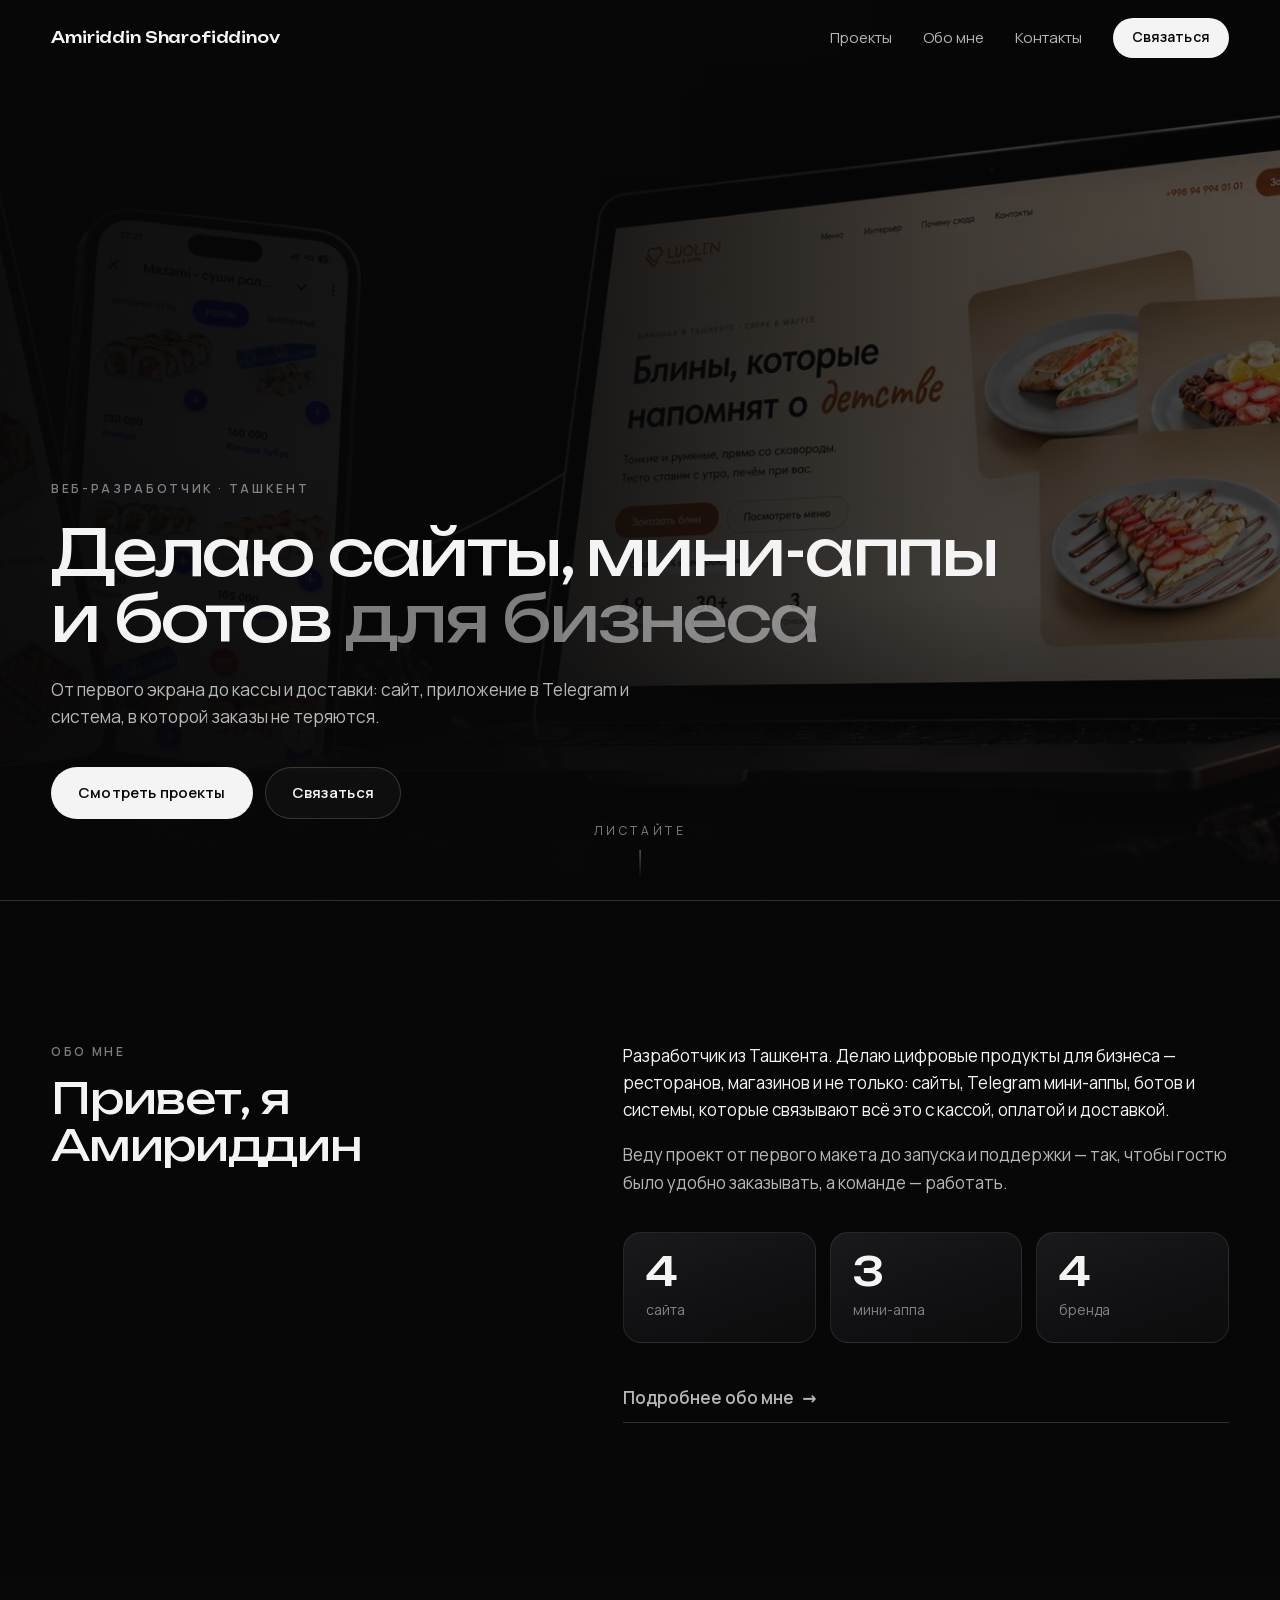
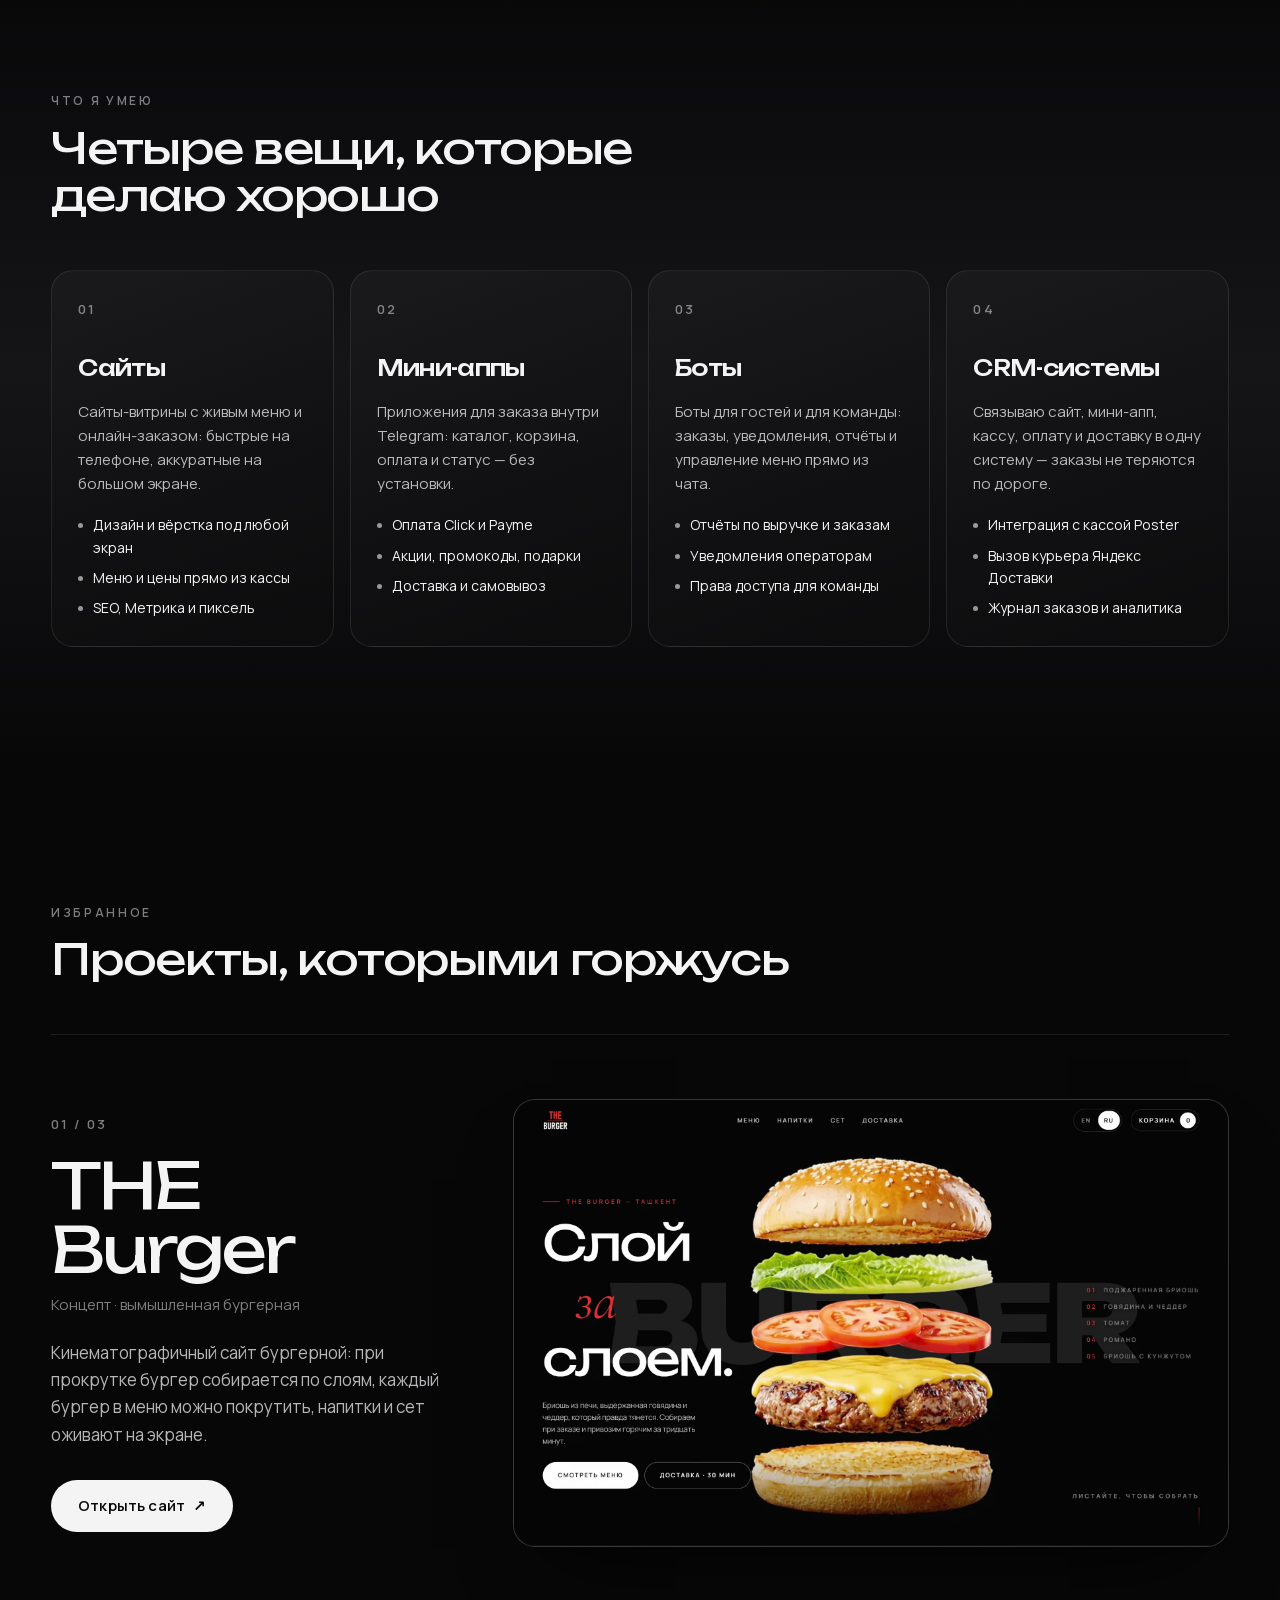
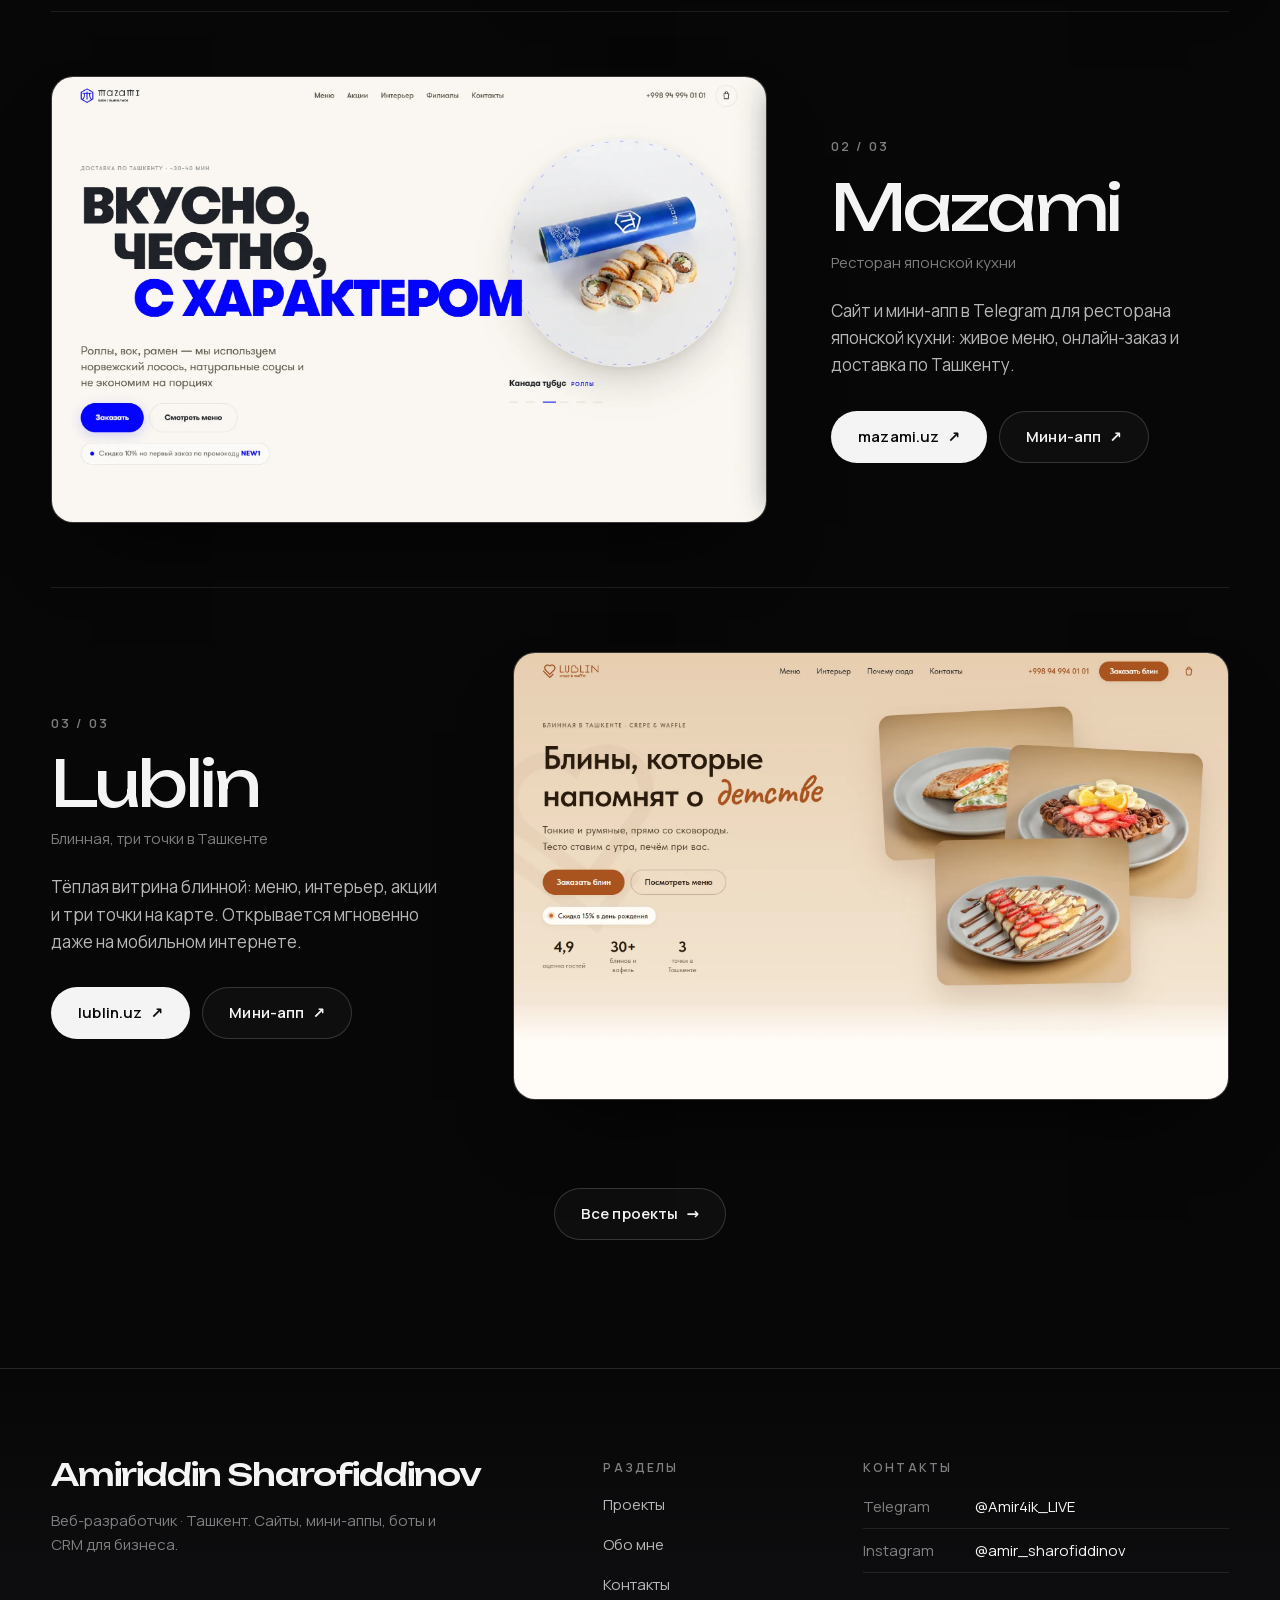
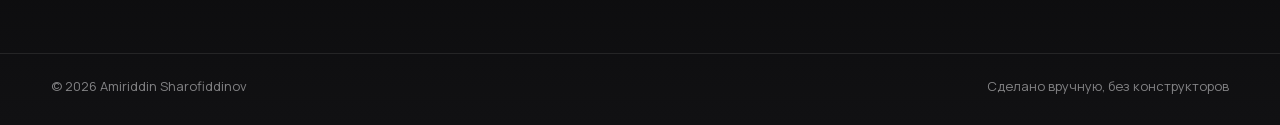
==== commit 2a39d4d2: "Портфолио: сборка 2026-11-23T11:03" ====
--- a/index.html
+++ b/index.html
@@ -1 +1 @@
-<!DOCTYPE html><html lang="ru" class="t7sVdG_variable hdYSwG_variable"><head><meta charSet="utf-8"/><meta name="viewport" content="width=device-width, initial-scale=1"/><link rel="preload" href="/_next/static/media/4e1c87b7aa9e2f2f-s.p.3o02-8iknf6dl.woff2" as="font" crossorigin="" type="font/woff2"/><link rel="preload" href="/_next/static/media/a343f882a40d2cc9-s.p.1sj6eobyi31rd.woff2" as="font" crossorigin="" type="font/woff2"/><link rel="preload" href="/_next/static/media/b59689b1142d37ce-s.p.1bk8_xp319hr4.woff2" as="font" crossorigin="" type="font/woff2"/><link rel="preload" href="/_next/static/media/d3fe2f289711ac3f-s.p.1l2zhvq5eocqf.woff2" as="font" crossorigin="" type="font/woff2"/><link rel="preload" href="/shots/hero.webp" as="image"/><link rel="stylesheet" href="/_next/static/chunks/1jn5pp16y57y5.css" data-precedence="next"/><link rel="preload" as="script" fetchPriority="low" href="/_next/static/chunks/1x6obpmlu1_c2.js"/><script src="/_next/static/chunks/2r4s4h5xul1n-.js" async=""></script><script src="/_next/static/chunks/2khxl0v1q4i6n.js" async=""></script><script src="/_next/static/chunks/1kb4dcqdypxx7.js" async=""></script><script src="/_next/static/chunks/turbopack-3-ry682tkyiqk.js" async=""></script><script src="/_next/static/chunks/0umf92h1sb77c.js" async=""></script><script src="/_next/static/chunks/2ol_wr3q3f4i1.js" async=""></script><meta name="theme-color" content="#070708"/><title>Amiriddin Sharofiddinov — сайты, мини-аппы, боты и CRM</title><meta name="description" content="Делаю сайты, Telegram мини-аппы, ботов и системы заказов для бизнеса в Ташкенте."/><meta name="robots" content="noindex, nofollow"/><meta name="color-scheme" content="only dark"/><meta property="og:title" content="Amiriddin Sharofiddinov — сайты, мини-аппы, боты и CRM"/><meta property="og:description" content="Делаю сайты, Telegram мини-аппы, ботов и системы заказов для бизнеса в Ташкенте."/><meta property="og:site_name" content="Amiriddin Sharofiddinov"/><meta property="og:locale" content="ru_RU"/><meta property="og:image" content="https://amir4iklive.github.io/og.jpg"/><meta property="og:image:width" content="1200"/><meta property="og:image:height" content="630"/><meta property="og:image:alt" content="Amiriddin Sharofiddinov — сайты, мини-аппы, боты и CRM"/><meta property="og:type" content="website"/><meta name="twitter:card" content="summary_large_image"/><meta name="twitter:title" content="Amiriddin Sharofiddinov — сайты, мини-аппы, боты и CRM"/><meta name="twitter:description" content="Делаю сайты, Telegram мини-аппы, ботов и системы заказов для бизнеса в Ташкенте."/><meta name="twitter:image" content="https://amir4iklive.github.io/og.jpg"/><link rel="icon" href="/favicon.ico?favicon.1y26ri8yu77g-.ico" sizes="64x64" type="image/x-icon"/><link rel="icon" href="/icon.svg?icon.0d6d65uo4bvgk.svg" sizes="any" type="image/svg+xml"/><meta name="next-size-adjust" content=""/><script src="/_next/static/chunks/0cz1d0mv5g_q7.js" noModule=""></script></head><body><div hidden=""><!--$--><!--/$--></div><script>document.documentElement.classList.add('js')</script><a class="skip" href="#main">Перейти к содержанию</a><header class="top"><a class="top__logo" href="/">Amiriddin Sharofiddinov</a><nav class="top__nav" aria-label="Разделы"><a class="top__home is-on" aria-current="page" href="/">Главная</a><a class="" href="/projects/">Проекты</a><a class="" href="/about/">Обо мне</a><a class="" href="/contacts/">Контакты</a><a class="btn btn--light btn--sm top__cta" href="/contacts/">Связаться</a><div class="top__social"><a href="https://t.me/Amir4ik_LIVE" target="_blank" rel="noreferrer">Telegram<!-- --> ↗</a><a href="https://instagram.com/amir_sharofiddinov" target="_blank" rel="noreferrer">Instagram<!-- --> ↗</a></div></nav><button type="button" class="top__burger" aria-expanded="false" aria-label="Открыть меню"><i aria-hidden="true"></i></button></header><main id="main"><section class="hero"><div class="shot hero__photo" style="aspect-ratio:auto"><img src="/shots/hero.webp" alt="Сайт Lublin и мини-апп Mazami на ноутбуке и телефонах" loading="eager" decoding="async"/></div><div class="hero__shade" aria-hidden="true"></div><div class="hero__inner"><p class="eyebrow" data-reveal="true">Веб-разработчик · Ташкент</p><h1 class="hero__title" data-reveal="true" style="--d:0.06s">Делаю сайты, <span class="nowrap">мини-аппы</span> и ботов <span class="dim">для бизнеса</span></h1><p class="hero__lead" data-reveal="true" style="--d:0.14s">От первого экрана до кассы и доставки: сайт, приложение в Telegram и система, в которой заказы не теряются.</p><div class="hero__actions" data-reveal="true" style="--d:0.22s"><a class="btn btn--light" href="/projects/">Смотреть проекты</a><a class="btn btn--ghost" href="/contacts/">Связаться</a></div></div><span class="hero__hint" aria-hidden="true">Листайте</span></section><hr class="divider"/><section class="about" id="about"><div class="wrap about__grid"><div><p class="eyebrow" data-reveal="true">Обо мне</p><h2 class="h2" data-reveal="true" style="--d:0.06s">Привет, я Амириддин</h2><img class="portrait portrait--sm" src="/shots/me.webp" alt="Амириддин Шарофиддинов" width="720" height="720" loading="lazy" data-reveal="true" style="--d:0.12s"/></div><div class="about__text"><p data-reveal="true" style="--d:0.1s">Разработчик из Ташкента. Делаю цифровые продукты для бизнеса — ресторанов, магазинов и не только: сайты, Telegram мини-аппы, ботов и системы, которые связывают всё это с кассой, оплатой и доставкой.</p><p data-reveal="true" style="--d:0.16s">Веду проект от первого макета до запуска и поддержки — так, чтобы гостю было удобно заказывать, а команде — работать.</p><dl class="facts" data-reveal="true" style="--d:0.22s"><div><dt>4</dt><dd>сайта</dd></div><div><dt>3</dt><dd>мини-аппа</dd></div><div><dt>4</dt><dd>бренда</dd></div></dl><a class="link-arrow" data-reveal="true" style="--d:0.28s" href="/about/">Подробнее обо мне <span aria-hidden="true">→</span></a></div></div></section><section class="skills"><div class="wrap"><div class="sec-head"><p class="eyebrow" data-reveal="true">Что я умею</p><h2 class="h2" data-reveal="true" style="--d:0.06s">Четыре вещи, которые делаю хорошо</h2></div><div class="skills__grid"><article class="skill" data-reveal="true" style="--d:0s"><span class="skill__num">0<!-- -->1</span><h3 class="skill__title">Сайты</h3><p class="skill__text">Сайты-витрины с живым меню и онлайн-заказом: быстрые на телефоне, аккуратные на большом экране.</p><ul class="skill__points"><li>Дизайн и вёрстка под любой экран</li><li>Меню и цены прямо из кассы</li><li>SEO, Метрика и пиксель</li></ul></article><article class="skill" data-reveal="true" style="--d:0.07s"><span class="skill__num">0<!-- -->2</span><h3 class="skill__title">Мини-аппы</h3><p class="skill__text">Приложения для заказа внутри Telegram: каталог, корзина, оплата и статус — без установки.</p><ul class="skill__points"><li>Оплата Click и Payme</li><li>Акции, промокоды, подарки</li><li>Доставка и самовывоз</li></ul></article><article class="skill" data-reveal="true" style="--d:0.14s"><span class="skill__num">0<!-- -->3</span><h3 class="skill__title">Боты</h3><p class="skill__text">Боты для гостей и для команды: заказы, уведомления, отчёты и управление меню прямо из чата.</p><ul class="skill__points"><li>Отчёты по выручке и заказам</li><li>Уведомления операторам</li><li>Права доступа для команды</li></ul></article><article class="skill" data-reveal="true" style="--d:0.21000000000000002s"><span class="skill__num">0<!-- -->4</span><h3 class="skill__title">CRM-системы</h3><p class="skill__text">Связываю сайт, мини-апп, кассу, оплату и доставку в одну систему — заказы не теряются по дороге.</p><ul class="skill__points"><li>Интеграция с кассой Poster</li><li>Вызов курьера Яндекс Доставки</li><li>Журнал заказов и аналитика</li></ul></article></div></div></section><section class="featured"><div class="wrap"><div class="sec-head"><p class="eyebrow" data-reveal="true">Избранное</p><h2 class="h2" data-reveal="true" style="--d:0.06s">Проекты, которыми горжусь</h2></div><article class="feat"><div class="feat__text" data-reveal="true"><p class="feat__num">0<!-- -->1<!-- --> / 0<!-- -->3</p><h3 class="feat__brand">THE Burger</h3><p class="feat__kicker">Концепт · вымышленная бургерная</p><p class="feat__about">Кинематографичный сайт бургерной: при прокрутке бургер собирается по слоям, каждый бургер в меню можно покрутить, напитки и сет оживают на экране.</p><div class="feat__links"><a class="btn btn--light" href="https://amir4iklive.github.io/the-burger/" target="_blank" rel="noreferrer">Открыть сайт<!-- --> <span aria-hidden="true">↗</span></a></div></div><div class="feat__media" data-reveal="true" style="--d:0.1s"><div class="shot " style="aspect-ratio:16 / 10"><img src="/shots/theburger-hero.webp" alt="THE Burger — сайт" loading="lazy" decoding="async"/></div></div></article><article class="feat feat--flip"><div class="feat__text" data-reveal="true"><p class="feat__num">0<!-- -->2<!-- --> / 0<!-- -->3</p><h3 class="feat__brand">Mazami</h3><p class="feat__kicker">Ресторан японской кухни</p><p class="feat__about">Сайт и мини-апп в Telegram для ресторана японской кухни: живое меню, онлайн-заказ и доставка по Ташкенту.</p><div class="feat__links"><a class="btn btn--light" href="https://mazami.uz" target="_blank" rel="noreferrer">mazami.uz<!-- --> <span aria-hidden="true">↗</span></a><a class="btn btn--ghost" href="https://t.me/mazamiuzbot" target="_blank" rel="noreferrer">Мини-апп<!-- --> <span aria-hidden="true">↗</span></a></div></div><div class="feat__media" data-reveal="true" style="--d:0.1s"><div class="shot " style="aspect-ratio:16 / 10"><img src="/shots/mazami-hero.webp" alt="Mazami — сайт" loading="lazy" decoding="async"/></div></div></article><article class="feat"><div class="feat__text" data-reveal="true"><p class="feat__num">0<!-- -->3<!-- --> / 0<!-- -->3</p><h3 class="feat__brand">Lublin</h3><p class="feat__kicker">Блинная, три точки в Ташкенте</p><p class="feat__about">Тёплая витрина блинной: меню, интерьер, акции и три точки на карте. Открывается мгновенно даже на мобильном интернете.</p><div class="feat__links"><a class="btn btn--light" href="https://lublin.uz" target="_blank" rel="noreferrer">lublin.uz<!-- --> <span aria-hidden="true">↗</span></a><a class="btn btn--ghost" href="https://t.me/lublinuzbot" target="_blank" rel="noreferrer">Мини-апп<!-- --> <span aria-hidden="true">↗</span></a></div></div><div class="feat__media" data-reveal="true" style="--d:0.1s"><div class="shot " style="aspect-ratio:16 / 10"><img src="/shots/lublin-hero.webp" alt="Lublin — сайт" loading="lazy" decoding="async"/></div></div></article><div class="featured__more" data-reveal="true"><a class="btn btn--ghost" href="/projects/">Все проекты <span aria-hidden="true">→</span></a></div></div></section><!--$--><!--/$--></main><footer class="foot"><div class="foot__inner"><div class="foot__brand"><a class="foot__name" href="/">Amiriddin Sharofiddinov</a><p class="foot__line">Веб-разработчик<!-- --> · <!-- -->Ташкент<!-- -->. Сайты, мини-аппы, боты и CRM для бизнеса.</p></div><nav class="foot__col" aria-label="Разделы"><p class="foot__head">Разделы</p><a href="/projects/">Проекты</a><a href="/about/">Обо мне</a><a href="/contacts/">Контакты</a></nav><div class="foot__col"><p class="foot__head">Контакты</p><p class="foot__contact"><span>Telegram</span><a class="contact-value" href="https://t.me/Amir4ik_LIVE" target="_blank" rel="noreferrer">@Amir4ik_LIVE</a></p><p class="foot__contact"><span>Instagram</span><a class="contact-value" href="https://instagram.com/amir_sharofiddinov" target="_blank" rel="noreferrer">@amir_sharofiddinov</a></p></div></div><div class="foot__bottom"><span>© <!-- -->2026<!-- --> <!-- -->Amiriddin Sharofiddinov</span><span>Сделано вручную, без конструкторов</span></div></footer><script id="_R_">(globalThis["TURBOPACK"] || (globalThis["TURBOPACK"] = [])).push({"otherChunks":["static/chunks/1x6obpmlu1_c2.js","static/chunks/2r4s4h5xul1n-.js","static/chunks/2khxl0v1q4i6n.js","static/chunks/1kb4dcqdypxx7.js"],"runtimeModuleIds":[94553]});</script><script src="/_next/static/chunks/1x6obpmlu1_c2.js" async=""></script><script>(self.__next_f=self.__next_f||[]).push([0])</script><script>self.__next_f.push([1,"1:\"$Sreact.fragment\"\n2:\"/_next/static/chunks/0umf92h1sb77c.js\"\n3:\"/_next/static/chunks/2ol_wr3q3f4i1.js\"\n4:I[2971,[\"$2\",\"$3\"],\"default\"]\n5:I[39756,[\"$2\",\"$3\"],\"default\"]\n6:I[37457,[\"$2\",\"$3\"],\"default\"]\n7:I[22016,[\"$2\",\"$3\"],\"\"]\n8:I[91563,[\"$2\",\"$3\"],\"default\"]\n11:\"ViewportBoundary\"\n12:I[97367,[\"$2\",\"$3\"],\"$11\"]\n14:\"MetadataBoundary\"\n15:I[97367,[\"$2\",\"$3\"],\"$14\"]\n16:\"$Sreact.suspense\"\n18:I[68027,[\"$2\",\"$3\"],\"default\",1]\n:HL[\"/_next/static/chunks/1jn5pp16y57y5.css\",\"style\"]\n:HL[\"/_next/static/media/4e1c87b7aa9e2f2f-s.p.3o02-8iknf6dl.woff2\",\"font\",{\"crossOrigin\":\"\",\"type\":\"font/woff2\"}]\n:HL[\"/_next/static/media/a343f882a40d2cc9-s.p.1sj6eobyi31rd.woff2\",\"font\",{\"crossOrigin\":\"\",\"type\":\"font/woff2\"}]\n:HL[\"/_next/static/media/b59689b1142d37ce-s.p.1bk8_xp319hr4.woff2\",\"font\",{\"crossOrigin\":\"\",\"type\":\"font/woff2\"}]\n:HL[\"/_next/static/media/d3fe2f289711ac3f-s.p.1l2zhvq5eocqf.woff2\",\"font\",{\"crossOrigin\":\"\",\"type\":\"font/woff2\"}]\n:HL[\"/shots/hero.webp\",\"image\"]\n9:[[\"children\",{\"s\":\"__PAGE__\",\"h\":512,\"d\":{\"r\":[\"$\",\"$1\",\"c\",{\"children\":[[[\"$\",\"section\",null,{\"className\":\"hero\",\"children\":[[\"$\",\"div\",null,{\"className\":\"shot hero__photo\",\"style\":{\"aspectRatio\":\"auto\"},\"children\":[\"$\",\"img\",null,{\"src\":\"/shots/hero.webp\",\"alt\":\"Сайт Lublin и мини-апп Mazami на ноутбуке и телефонах\",\"loading\":\"eager\",\"decoding\":\"async\"}]}],[\"$\",\"div\",null,{\"className\":\"hero__shade\",\"aria-hidden\":\"true\"}],[\"$\",\"div\",null,{\"className\":\"hero__inner\",\"children\":[[\"$\",\"p\",null,{\"className\":\"eyebrow\",\"data-reveal\":true,\"children\":\"Веб-разработчик · Ташкент\"}],[\"$\",\"h1\",null,{\"className\":\"hero__title\",\"data-reveal\":true,\"style\":{\"--d\":\"0.06s\"},\"children\":[\"Делаю сайты, \",[\"$\",\"span\",null,{\"className\":\"nowrap\",\"children\":\"мини-аппы\"}],\" и ботов \",[\"$\",\"span\",null,{\"className\":\"dim\",\"children\":\"для бизнеса\"}]]}],[\"$\",\"p\",null,{\"className\":\"hero__lead\",\"data-reveal\":true,\"style\":{\"--d\":\"0.14s\"},\"children\":\"От первого экрана до кассы и доставки: сайт, приложение в Telegram и система, в которой заказы не теряются.\"}],[\"$\",\"div\",null,{\"className\":\"hero__actions\",\"data-reveal\":true,\"style\":{\"--d\":\"0.22s\"},\"children\":[[\"$\",\"$L7\",null,{\"className\":\"btn btn--light\",\"href\":\"/projects\",\"children\":\"Смотреть проекты\"}],[\"$\",\"$L7\",null,{\"className\":\"btn btn--ghost\",\"href\":\"/contacts\",\"children\":\"Связаться\"}]]}]]}],[\"$\",\"span\",null,{\"className\":\"hero__hint\",\"aria-hidden\":\"true\",\"children\":\"Листайте\"}]]}],[\"$\",\"hr\",null,{\"className\":\"divider\"}],[\"$\",\"section\",null,{\"className\":\"about\",\"id\":\"about\",\"children\":[\"$\",\"div\",null,{\"className\":\"wrap about__grid\",\"children\":[[\"$\",\"div\",null,{\"children\":[\"$La\",\"$Lb\",\"$Lc\"]}],\"$Ld\"]}]}],\"$Le\",\"$Lf\"],null,\"$L10\"]}],\"p\":false,\"v\":null}}]]\n0:{\"P\":null,\"c\":[\"\",\"\"],\"q\":\"\",\"i\":false,\"t\":{\"t\":{\"s\":\"\",\"h\":528,\"d\":{\"r\":[\"$\",\"$1\",\"c\",{\"children\":[[[\"$\",\"link\",\"0\",{\"rel\":\"stylesheet\",\"href\":\"/_next/static/chunks/1jn5pp16y57y5.css\",\"precedence\":\"next\",\"crossOrigin\":\"$undefined\",\"nonce\":\"$undefined\"}],[\"$\",\"script\",\"script-0\",{\"src\":\"/_next/static/chunks/0umf92h1sb77c.js\",\"async\":true,\"nonce\":\"$undefined\"}],[\"$\",\"script\",\"script-1\",{\"src\":\"/_next/static/chunks/2ol_wr3q3f4i1.js\",\"async\":true,\"nonce\":\"$undefined\"}]],[\"$\",\"html\",null,{\"lang\":\"ru\",\"className\":\"t7sVdG_variable hdYSwG_variable\",\"suppressHydrationWarning\":true,\"children\":[\"$\",\"body\",null,{\"children\":[[\"$\",\"script\",null,{\"dangerouslySetInnerHTML\":{\"__html\":\"document.documentElement.classList.add('js')\"}}],[\"$\",\"a\",null,{\"className\":\"skip\",\"href\":\"#main\",\"children\":\"Перейти к содержанию\"}],[\"$\",\"$L4\",null,{}],[\"$\",\"main\",null,{\"id\":\"main\",\"children\":[\"$\",\"$L5\",null,{\"parallelRouterKey\":\"children\",\"error\":\"$undefined\",\"errorStyles\":\"$undefined\",\"errorScripts\":\"$undefined\",\"template\":[\"$\",\"$L6\",null,{}],\"templateStyles\":\"$undefined\",\"templateScripts\":\"$undefined\",\"notFound\":[[\"$\",\"section\",null,{\"className\":\"phead nf\",\"children\":[[\"$\",\"p\",null,{\"className\":\"eyebrow\",\"children\":\"Ошибка 404\"}],[\"$\",\"h1\",null,{\"className\":\"phead__title\",\"children\":\"Такой страницы нет\"}],[\"$\",\"p\",null,{\"className\":\"phead__lead\",\"children\":\"Возможно, ссылка устарела или в адресе опечатка. Начните с главной или посмотрите проекты.\"}],[\"$\",\"div\",null,{\"className\":\"hero__actions\",\"children\":[[\"$\",\"$L7\",null,{\"className\":\"btn btn--light\",\"href\":\"/\",\"children\":\"На главную\"}],[\"$\",\"$L7\",null,{\"className\":\"btn btn--ghost\",\"href\":\"/projects\",\"children\":\"Проекты\"}]]}]]}],[]],\"forbidden\":\"$undefined\",\"unauthorized\":\"$undefined\"}]}],[\"$\",\"footer\",null,{\"className\":\"foot\",\"children\":[[\"$\",\"div\",null,{\"className\":\"foot__inner\",\"children\":[[\"$\",\"div\",null,{\"className\":\"foot__brand\",\"children\":[[\"$\",\"$L7\",null,{\"href\":\"/\",\"className\":\"foot__name\",\"children\":\"Amiriddin Sharofiddinov\"}],[\"$\",\"p\",null,{\"className\":\"foot__line\",\"children\":[\"Веб-разработчик\",\" · \",\"Ташкент\",\". Сайты, мини-аппы, боты и CRM для бизнеса.\"]}]]}],[\"$\",\"nav\",null,{\"className\":\"foot__col\",\"aria-label\":\"Разделы\",\"children\":[[\"$\",\"p\",null,{\"className\":\"foot__head\",\"children\":\"Разделы\"}],[[\"$\",\"$L7\",\"/projects\",{\"href\":\"/projects\",\"children\":\"Проекты\"}],[\"$\",\"$L7\",\"/about\",{\"href\":\"/about\",\"children\":\"Обо мне\"}],[\"$\",\"$L7\",\"/contacts\",{\"href\":\"/contacts\",\"children\":\"Контакты\"}]]]}],[\"$\",\"div\",null,{\"className\":\"foot__col\",\"children\":[[\"$\",\"p\",null,{\"className\":\"foot__head\",\"children\":\"Контакты\"}],[[\"$\",\"p\",\"telegram\",{\"className\":\"foot__contact\",\"children\":[[\"$\",\"span\",null,{\"children\":\"Telegram\"}],[\"$\",\"a\",null,{\"className\":\"contact-value\",\"href\":\"https://t.me/Amir4ik_LIVE\",\"target\":\"_blank\",\"rel\":\"noreferrer\",\"children\":\"@Amir4ik_LIVE\"}]]}],[\"$\",\"p\",\"instagram\",{\"className\":\"foot__contact\",\"children\":[[\"$\",\"span\",null,{\"children\":\"Instagram\"}],[\"$\",\"a\",null,{\"className\":\"contact-value\",\"href\":\"https://instagram.com/amir_sharofiddinov\",\"target\":\"_blank\",\"rel\":\"noreferrer\",\"children\":\"@amir_sharofiddinov\"}]]}]]]}]]}],[\"$\",\"div\",null,{\"className\":\"foot__bottom\",\"children\":[[\"$\",\"span\",null,{\"children\":[\"© \",2026,\" \",\"Amiriddin Sharofiddinov\"]}],[\"$\",\"span\",null,{\"children\":\"Сделано вручную, без конструкторов\"}]]}]]}],[\"$\",\"$L8\",null,{}]]}]}]]}],\"p\":false,\"v\":null},\"c\":\"$Q9\"},\"h\":{\"r\":[\"$\",\"$1\",\"h\",{\"children\":[null,[\"$\",\"$L12\",null,{\"children\":\"$L13\"}],[\"$\",\"$L15\",null,{\"children\":[[\"$\",\"div\",null,{\"hidden\":true,\"children\":[\"$\",\"$16\",null,{\"name\":\"Next.Metadata\",\"children\":\"$L17\"}]}],null]}],[\"$\",\"meta\",null,{\"name\":\"next-size-adjust\",\"content\":\"\"}]]}],\"p\":false,\"v\":null}},\"m\":\"$undefined\",\"G\":[\"$18\",[[\"$\",\"link\",\"0\",{\"rel\":\"stylesheet\",\"href\":\"/_next/static/chunks/1jn5pp16y57y5.css\",\"precedence\":\"next\",\"crossOrigin\":\"$undefined\",\"nonce\":\"$undefined\"}]]],\"S\":true,\"r\":\"$undefined\",\"s\":\"$undefined\",\"a\":\"$undefined\",\"l\":\"$undefined\",\"p\":\"$undefined\",\"d\":\"$undefined\",\"b\":\"yZ_NUAEKfZ6cNUwNlqLV_\"}\n19:I[97367,[\"$2\",\"$3\"],\"OutletBoundary\"]\na:[\"$\",\"p\",null,{\"className\":\"eyebrow\",\"data-reveal\":true,\"children\":\"Обо мне\"}]\nb:[\"$\",\"h2\",null,{\"className\":\"h2\",\"data-reveal\":true,\"style\":{\"--d\":\"0.06s\"},\"children\":\"Привет, я Амириддин\"}]\nc:[\"$\",\"img\",null,{\"className\":\"portrait portrait--sm\",\"src\":\"/shots/me.webp\",\"alt\":\"Амириддин Шарофиддинов\",\"width\":720,\"height\":720,\"loading\":\"lazy\",\"data-reveal\":true,\"style\":{\"--d\":\"0.12s\"}}]\nd:[\"$\",\"div\",null,{\"className\":\"about__text\",\"children\":[[\"$\",\"p\",null,{\"data-reveal\":true,\"style\":{\"--d\":\"0.1s\"},\"children\":\"Разработчик из Ташкента. Делаю цифровые продукты для бизнеса — ресторанов, магазинов и не только: сайты, Telegram мини-аппы, ботов и системы, которые связывают всё это с кассой, оплатой и доставкой.\"}],[\"$\",\"p\",null,{\"data-reveal\":true,\"style\":{\"--d\":\"0.16s\"},\"children\":\"Веду проект от первого макета до запуска и поддержки — так, чтобы гостю было удобно заказывать, а команде — работать.\"}],[\"$\",\"dl\",null,{\"className\":\"facts\",\"data-reveal\":true,\"style\":{\"--d\":\"0.22s\"},\"children\":[[\"$\",\"div\",\"сайта\",{\"children\":[[\"$\",\"dt\",null,{\"children\":\"4\"}],[\"$\",\"dd\",null,{\"children\":\"сайта\"}]]}],[\"$\",\"div\",\"мини-аппа\",{\"children\":[[\"$\",\"dt\",null,{\"children\":\"3\"}],[\"$\",\"dd\",null,{\"children\":\"мини-аппа\"}]]}],[\"$\",\"div\",\"бренда\",{\"children\":[[\"$\",\"dt\",null,{\"children\":\"4\"}],[\"$\",\"dd\",null,{\"children\":\"бренда\"}]]}]]}],[\"$\",\"$L7\",null,{\"className\":\"link-arrow\",\"href\":\"/about\",\"data-reveal\":true,\"style\":{\"--d\":\"0.28s\"},\"children\":[\"Подробнее обо мне \",[\"$\",\"span\",null,{\"aria-hidden\":\"true\",\"children\":\"→\"}]]}]]}]\ne:[\"$\",\"section\",null,{\"className\":\"skills\",\"children\":[\"$\",\"div\",null,{\"className\":\"wrap\",\"children\":[[\"$\",\"div\",null,{\"className\":\"sec-head\",\"children\":[[\"$\",\"p\",null,{\"className\":\"eyebrow\",\"data-reveal\":true,\"children\":\"Что я умею\"}],[\"$\",\"h2\",null,{\"className\":\"h2\",\"data-reveal\":true,\"style\":{\"--d\":\"0.06s\"},\"children\":\"Четыре вещи, которые делаю хорошо\"}]]}],[\"$\",\"div\",null,{\"className\":\"skills__grid\",\"children\":[[\"$\",\"article\",\"sites\",{\"className\":\"skill\",\"data-reveal\":true,\"style\":{\"--d\":\"0s\"},\"children\":[[\"$\",\"span\",null,{\"className\":\"skill__num\",\"children\":[\"0\",1]}],[\"$\",\"h3\",null,{\"className\":\"skill__title\",\"children\":\"Сайты\"}],[\"$\",\"p\",null,{\"className\":\"skill__text\",\"children\":\"Сайты-витрины с живым меню и онлайн-заказом: быстрые на телефоне, аккуратные на большом экране.\"}],[\"$\",\"ul\",null,{\"className\":\"skill__points\",\"children\":[[\"$\",\"li\",\"Дизайн и вёрстка под любой экран\",{\"children\":\"Дизайн и вёрстка под любой экран\"}],[\"$\",\"li\",\"Меню и цены прямо из кассы\",{\"children\":\"Меню и цены прямо из кассы\"}],[\"$\",\"li\",\"SEO, Метрика и пиксель\",{\"children\":\"SEO, Метрика и пиксель\"}]]}]]}],[\"$\",\"article\",\"apps\",{\"className\":\"skill\",\"data-reveal\":true,\"style\":{\"--d\":\"0.07s\"},\"children\":[[\"$\",\"span\",null,{\"className\":\"skill__num\",\"children\":[\"0\",2]}],[\"$\",\"h3\",null,{\"className\":\"skill__title\",\"children\":\"Мини-аппы\"}],[\"$\",\"p\",null,{\"className\":\"skill__text\",\"children\":\"Приложения для заказа внутри Telegram: каталог, корзина, оплата и статус — без установки.\"}],[\"$\",\"ul\",null,{\"className\":\"skill__points\",\"children\":[[\"$\",\"li\",\"Оплата Click и Payme\",{\"children\":\"Оплата Click и Payme\"}],[\"$\",\"li\",\"Акции, промокоды, подарки\",{\"children\":\"Акции, промокоды, подарки\"}],[\"$\",\"li\",\"Доставка и самовывоз\",{\"children\":\"Доставка и самовывоз\"}]]}]]}],[\"$\",\"article\",\"bots\",{\"className\":\"skill\",\"data-reveal\":true,\"style\":{\"--d\":\"0.14s\"},\"children\":[[\"$\",\"span\",null,{\"className\":\"skill__num\",\"children\":[\"0\",3]}],[\"$\",\"h3\",null,{\"className\":\"skill__title\",\"children\":\"Боты\"}],[\"$\",\"p\",null,{\"className\":\"skill__text\",\"children\":\"Боты для гостей и для команды: заказы, уведомления, отчёты и управление меню прямо из чата.\"}],[\"$\",\"ul\",null,{\"className\":\"skill__points\",\"children\":[[\"$\",\"li\",\"Отчёты по выручке и заказам\",{\"children\":\"Отчёты по выручке и заказам\"}],[\"$\",\"li\",\"Уведомления операторам\",{\"children\":\"Уведомления операторам\"}],[\"$\",\"li\",\"Права доступа для команды\",{\"children\":\"Права доступа для команды\"}]]}]]}],[\"$\",\"article\",\"crm\",{\"className\":\"skill\",\"data-reveal\":true,\"style\":{\"--d\":\"0.21000000000000002s\"},\"children\":[[\"$\",\"span\",null,{\"className\":\"skill__num\",\"children\":[\"0\",4]}],[\"$\",\"h3\",null,{\"className\":\"skill__title\",\"children\":\"CRM-системы\"}],[\"$\",\"p\",null,{\"className\":\"skill__text\",\"children\":\"Связываю сайт, мини-апп, кассу, оплату и доставку в одну систему — заказы не теряются по дороге.\"}],[\"$\",\"ul\",null,{\"className\":\"skill__points\",\"children\":[[\"$\",\"li\",\"Интеграция с кассой Poster\",{\"children\":\"Интеграция с кассой Poster\"}],[\"$\",\"li\",\"Вызов курьера Яндекс Доставки\",{\"children\":\"Вызов курьера Яндекс Доставки\"}],[\"$\",\"li\",\"Журнал заказов и аналитика\",{\"children\":\"Журнал заказов и аналитика\"}]]}]]}]]}]]}]}]\nf:[\"$\",\"section\",null,{\"className\":\"featured\",\"children\":[\"$\",\"div\",null,{\"className\":\"wrap\",\"children\":[[\"$\",\"div\",null,{\"className\":\"sec-head\",\"children\":[[\"$\",\"p\",null,{\"className\":\"eyebrow\",\"data-reveal\":true,\"children\":\"Избранное\"}],[\"$\",\"h2\",null,{\"className\":\"h2\",\"data-reveal\":true,\"style\":{\"--d\":\"0.06s\"},\"children\":\"Проекты, которыми горжусь\"}]]}],[[\"$\",\"article\",\"theburger\",{\"className\":\"feat\",\"children\":[[\"$\",\"div\",null,{\"className\":\"feat__text\",\"data-reveal\":true,\"children\":[[\"$\",\"p\",null,{\"className\":\"feat__num\",\"children\":[\"0\",1,\" / 0\",3]}],[\"$\",\"h3\",null,{\"className\":\"feat__brand\",\"children\":\"THE Burger\"}],[\"$\",\"p\",null,{\"className\":\"feat__kicker\",\"children\":\"Концепт · вымышленная бургерная\"}],[\"$\",\"p\",null,{\"className\":\"feat__about\",\"children\":\"Кинематографичный сайт бургерной: при прокрутке бургер собирается по слоям, каждый бургер в меню можно покрутить, напитки и сет оживают на экране.\"}],[\"$\",\"div\",null,{\"className\":\"feat__links\",\"children\":[[\"$\",\"a\",\"https://amir4iklive.github.io/the-burger/\",{\"className\":\"btn btn--light\",\"href\":\"https://amir4iklive.github.io/the-burger/\",\"target\":\"_blank\",\"rel\":\"noreferrer\",\"children\":[\"Открыть сайт\",\" \",[\"$\",\"span\",null,{\"aria-hidden\":\"true\",\"children\":\"↗\"}]]}]]}]]}],[\"$\",\"div\",null,{\"className\":\"feat__media\",\"data-reveal\":true,\"style\":{\"--d\":\"0.1s\"},\"children\":[\"$\",\"div\",null,{\"className\":\"shot \",\"style\":{\"aspectRatio\":\"16 / 10\"},\"children\":[\"$\",\"img\",null,{\"src\":\"/shots/theburger-hero.webp\",\"alt\":\"THE Burger — сайт\",\"loading\":\"lazy\",\"decoding\":\"async\"}]}]}]]}],[\"$\",\"article\",\"mazami\",{\"className\":\"feat feat--flip\",\"children\":[[\"$\",\"div\",null,{\"className\":\"feat__text\",\"data-reveal\":true,\"children\":[[\"$\",\"p\",null,{\"className\":\"feat__num\",\"children\":[\"0\",2,\" / 0\",3]}],[\"$\",\"h3\",null,{\"className\":\"feat__brand\",\"children\":\"Mazami\"}],[\"$\",\"p\",null,{\"className\":\"feat__kicker\",\"children\":\"Ресторан японской кухни\"}],[\"$\",\"p\",null,{\"className\":\"feat__about\",\"children\":\"Сайт и мини-апп в Telegram для ресторана японской кухни: живое меню, онлайн-заказ и доставка по Ташкенту.\"}],[\"$\",\"div\",null,{\"className\":\"feat__links\",\"children\":[[\"$\",\"a\",\"https://mazami.uz\",{\"className\":\"btn btn--light\",\"href\":\"https://mazami.uz\",\"target\":\"_blank\",\"rel\":\"noreferrer\",\"children\":[\"mazami.uz\",\" \",[\"$\",\"span\",null,{\"aria-hidden\":\"true\",\"children\":\"↗\"}]]}],[\"$\",\"a\",\"https://t.me/mazamiuzbot\",{\"className\":\"btn btn--ghost\",\"href\":\"https://t.me/mazamiuzbot\",\"target\":\"_blank\",\"rel\":\"noreferrer\",\"children\":[\"Мини-апп\",\" \",[\"$\",\"span\",null,{\"aria-hidden\":\"true\",\"children\":\"↗\"}]]}]]}]]}],[\"$\",\"div\",null,{\"className\":\"feat__media\",\"data-reveal\":true,\"style\":{\"--d\":\"0.1s\"},\"children\":[\"$\",\"div\",null,{\"className\":\"shot \",\"style\":{\"aspectRatio\":\"16 / 10\"},\"children\":[\"$\",\"img\",null,{\"src\":\"/shots/mazami-hero.webp\",\"alt\":\"Mazami — сайт\",\"loading\":\"lazy\",\"decoding\":\"async\"}]}]}]]}],[\"$\",\"article\",\"lublin\",{\"className\":\"feat\",\"children\":[[\"$\",\"div\",null,{\"className\":\"feat__text\",\"data-reveal\":true,\"children\":[[\"$\",\"p\",null,{\"className\":\"feat__num\",\"children\":[\"0\",3,\" / 0\",3]}],[\"$\",\"h3\",null,{\"className\":\"feat__brand\",\"children\":\"Lublin\"}],[\"$\",\"p\",null,{\"className\":\"feat__kicker\",\"children\":\"Блинная, три точки в Ташкенте\"}],[\"$\",\"p\",null,{\"className\":\"feat__about\",\"children\":\"Тёплая витрина блинной: меню, интерьер, акции и три точки на карте. Открывается мгновенно даже на мобильном интернете.\"}],[\"$\",\"div\",null,{\"className\":\"feat__links\",\"children\":[[\"$\",\"a\",\"https://lublin.uz\",{\"className\":\"btn btn--light\",\"href\":\"https://lublin.uz\",\"target\":\"_blank\",\"rel\":\"noreferrer\",\"children\":[\"lublin.uz\",\" \",[\"$\",\"span\",null,{\"aria-hidden\":\"true\",\"children\":\"↗\"}]]}],[\"$\",\"a\",\"https://t.me/lublinuzbot\",{\"className\":\"btn btn--ghost\",\"href\":\"https://t.me/lublinuzbot\",\"target\":\"_blank\",\"rel\":\"noreferrer\",\"children\":[\"Мини-апп\",\" \",[\"$\",\"span\",null,{\"aria-hidden\":\"true\",\"children\":\"↗\"}]]}]]}]]}],[\"$\",\"div\",null,{\"className\":\"feat__media\",\"data-reveal\":true,\"style\":{\"--d\":\"0.1s\"},\"children\":[\"$\",\"div\",null,{\"className\":\"shot \",\"style\":{\"aspectRatio\":\"16 / 10\"},\"children\":[\"$\",\"img\",null,{\"src\":\"/shots/lublin-hero.webp\",\"alt\":\"Lublin — сайт\",\"loading\":\"lazy\",\"decoding\":\"async\"}]}]}]]}]],[\"$\",\"div\",null,{\"className\":\"featured__more\",\"data-reveal\":true,\"children\":[\"$\",\"$L7\",null,{\"className\":\"btn btn--ghost\",\"href\":\"/projects\",\"children\":[\"Все проекты \",[\"$\",\"span\",null,{\"aria-hidden\":\"true\",\"children\":\"→\"}]]}]}]]}]}]\n10:[\"$\",\"$L19\",null,{\"children\":[\"$\",\"$16\",null,{\"name\":\"Next.MetadataOutlet\",\"children\":\"$@1a\"}]}]\n13:[[\"$\",\"meta\",\"0\",{\"charSet\":\"utf-8\"}],[\"$\",\"meta\",\"1\",{\"name\":\"viewport\",\"content\":\"width=device-width, initial-scale=1\"}],[\"$\",\"meta\",\"2\",{\"name\":\"theme-color\",\"content\":\"#070708\"}]]\n1b:I[27201,[\"$2\",\"$3\"],\"IconMark\"]\n17:[[\"$\",\"title\",\"0\",{\"children\":\"Amiriddin Sharofiddinov — сайты, мини-аппы, боты и CRM\"}],[\"$\",\"meta\",\"1\",{\"name\":\"description\",\"content\":\"Делаю сайты, Telegram мини-аппы, ботов и системы заказов для бизнеса в Ташкенте.\"}],[\"$\",\"meta\",\"2\",{\"name\":\"robots\",\"content\":\"noindex, nofollow\"}],[\"$\",\"meta\",\"3\",{\"name\":\"color-scheme\",\"content\":\"only dark\"}],[\"$\",\"meta\",\"4\",{\"property\":\"og:title\",\"content\":\"Amiriddin Sharofiddinov — сайты, мини-аппы, боты и CRM\"}],[\"$\",\"meta\",\"5\",{\"property\":\"og:description\",\"content\":\"Делаю сайты, Telegram мини-аппы, ботов и системы заказов для бизнеса в Ташкенте.\"}],[\"$\",\"meta\",\"6\",{\"property\":\"og:site_name\",\"content\":\"Amiriddin Sharofiddinov\"}],[\"$\",\"meta\",\"7\",{\"property\":\"og:locale\",\"content\":\"ru_RU\"}],[\"$\",\"meta\",\"8\",{\"property\":\"og:image\",\"content\":\"https://amir4iklive.github.io/og.jpg\"}],[\"$\",\"meta\",\"9\",{\"property\":\"og:image:width\",\"content\":\"1200\"}],[\"$\",\"meta\",\"10\",{\"property\":\"og:image:height\",\"content\":\"630\"}],[\"$\",\"meta\",\"11\",{\"property\":\"og:image:alt\",\"content\":\"Amiriddin Sharofiddinov — сайты, мини-аппы, боты и CRM\"}],[\"$\",\"meta\",\"12\",{\"property\":\"og:type\",\"content\":\"website\"}],[\"$\",\"meta\",\"13\",{\"name\":\"twitter:card\",\"content\":\"summary_large_image\"}],[\"$\",\"meta\",\"14\",{\"name\":\"twitter:title\",\"content\":\"Amiriddin Sharofiddinov — сайты, мини-аппы, боты и CRM\"}],[\"$\",\"meta\",\"15\",{\"name\":\"twitter:description\",\"content\":\"Делаю сайты, Telegram мини-аппы, ботов и системы заказов для бизнеса в Ташкенте.\"}],[\"$\",\"meta\",\"16\",{\"name\":\"twitter:image\",\"content\":\"https://amir4iklive.github.io/og.jpg\"}],[\"$\",\"link\",\"17\",{\"rel\":\"icon\",\"href\":\"/favicon.ico?favicon.1y26ri8yu77g-.ico\",\"sizes\":\"64x64\",\"type\":\"image/x-icon\"}],[\"$\",\"link\",\"18\",{\"rel\":\"icon\",\"href\":\"/icon.svg?icon.0d6d65uo4bvgk.svg\",\"sizes\":\"any\",\"type\":\"image/svg+xml\"}],[\"$\",\"$L1b\",\"19\",{}]]\n1a:null\n"])</script></body></html>+<!DOCTYPE html><html lang="ru" class="t7sVdG_variable hdYSwG_variable"><head><meta charSet="utf-8"/><meta name="viewport" content="width=device-width, initial-scale=1"/><link rel="preload" href="/_next/static/media/4e1c87b7aa9e2f2f-s.p.3o02-8iknf6dl.woff2" as="font" crossorigin="" type="font/woff2"/><link rel="preload" href="/_next/static/media/a343f882a40d2cc9-s.p.0p-wng2nn8o-p.woff2" as="font" crossorigin="" type="font/woff2"/><link rel="preload" href="/_next/static/media/b59689b1142d37ce-s.p.1bk8_xp319hr4.woff2" as="font" crossorigin="" type="font/woff2"/><link rel="preload" href="/_next/static/media/d3fe2f289711ac3f-s.p.2v2sz4qlut9s1.woff2" as="font" crossorigin="" type="font/woff2"/><link rel="preload" href="/shots/hero.webp" as="image"/><link rel="stylesheet" href="/_next/static/chunks/0s82jh16yvixo.css" data-precedence="next"/><link rel="preload" as="script" fetchPriority="low" href="/_next/static/chunks/1x6obpmlu1_c2.js"/><script src="/_next/static/chunks/2r4s4h5xul1n-.js" async=""></script><script src="/_next/static/chunks/2khxl0v1q4i6n.js" async=""></script><script src="/_next/static/chunks/1kb4dcqdypxx7.js" async=""></script><script src="/_next/static/chunks/turbopack-3-ry682tkyiqk.js" async=""></script><script src="/_next/static/chunks/0umf92h1sb77c.js" async=""></script><script src="/_next/static/chunks/2ol_wr3q3f4i1.js" async=""></script><meta name="theme-color" content="#070708"/><title>Amiriddin Sharofiddinov — сайты, мини-аппы, боты и CRM</title><meta name="description" content="Делаю сайты, Telegram мини-аппы, ботов и системы заказов для бизнеса в Ташкенте."/><meta name="robots" content="noindex, nofollow"/><meta name="color-scheme" content="only dark"/><meta property="og:title" content="Amiriddin Sharofiddinov — сайты, мини-аппы, боты и CRM"/><meta property="og:description" content="Делаю сайты, Telegram мини-аппы, ботов и системы заказов для бизнеса в Ташкенте."/><meta property="og:site_name" content="Amiriddin Sharofiddinov"/><meta property="og:locale" content="ru_RU"/><meta property="og:image" content="https://amir4iklive.github.io/og.jpg"/><meta property="og:image:width" content="1200"/><meta property="og:image:height" content="630"/><meta property="og:image:alt" content="Amiriddin Sharofiddinov — сайты, мини-аппы, боты и CRM"/><meta property="og:type" content="website"/><meta name="twitter:card" content="summary_large_image"/><meta name="twitter:title" content="Amiriddin Sharofiddinov — сайты, мини-аппы, боты и CRM"/><meta name="twitter:description" content="Делаю сайты, Telegram мини-аппы, ботов и системы заказов для бизнеса в Ташкенте."/><meta name="twitter:image" content="https://amir4iklive.github.io/og.jpg"/><link rel="icon" href="/favicon.ico?favicon.1y26ri8yu77g-.ico" sizes="64x64" type="image/x-icon"/><link rel="icon" href="/icon.svg?icon.0d6d65uo4bvgk.svg" sizes="any" type="image/svg+xml"/><meta name="next-size-adjust" content=""/><script src="/_next/static/chunks/0cz1d0mv5g_q7.js" noModule=""></script></head><body><div hidden=""><!--$--><!--/$--></div><script>document.documentElement.classList.add('js')</script><a class="skip" href="#main">Перейти к содержанию</a><header class="top"><a class="top__logo" href="/">Amiriddin Sharofiddinov</a><nav class="top__nav" aria-label="Разделы"><a class="top__home is-on" aria-current="page" href="/">Главная</a><a class="" href="/projects/">Проекты</a><a class="" href="/about/">Обо мне</a><a class="" href="/contacts/">Контакты</a><a class="btn btn--light btn--sm top__cta" href="/contacts/">Связаться</a><div class="top__social"><a href="https://t.me/Amir4ik_LIVE" target="_blank" rel="noreferrer">Telegram<!-- --> ↗</a><a href="https://instagram.com/amir_sharofiddinov" target="_blank" rel="noreferrer">Instagram<!-- --> ↗</a></div></nav><button type="button" class="top__burger" aria-expanded="false" aria-label="Открыть меню"><i aria-hidden="true"></i></button></header><main id="main"><section class="hero"><div class="shot hero__photo" style="aspect-ratio:auto"><img src="/shots/hero.webp" alt="Сайт Lublin и мини-апп Mazami на ноутбуке и телефонах" loading="eager" decoding="async"/></div><div class="hero__shade" aria-hidden="true"></div><div class="hero__inner"><p class="eyebrow" data-reveal="true">Веб-разработчик · Ташкент</p><h1 class="hero__title" data-reveal="true" style="--d:0.06s">Делаю сайты, <span class="nowrap">мини-аппы</span> и ботов <span class="dim">для бизнеса</span></h1><p class="hero__lead" data-reveal="true" style="--d:0.14s">От первого экрана до кассы и доставки: сайт, приложение в Telegram и система, в которой заказы не теряются.</p><div class="hero__actions" data-reveal="true" style="--d:0.22s"><a class="btn btn--light" href="/projects/">Смотреть проекты</a><a class="btn btn--ghost" href="/contacts/">Связаться</a></div></div><span class="hero__hint" aria-hidden="true">Листайте</span></section><hr class="divider"/><section class="about" id="about"><div class="wrap about__grid"><div><p class="eyebrow" data-reveal="true">Обо мне</p><h2 class="h2" data-reveal="true" style="--d:0.06s">Привет, я Амириддин</h2></div><div class="about__text"><p data-reveal="true" style="--d:0.1s">Разработчик из Ташкента. Делаю цифровые продукты для бизнеса — ресторанов, магазинов и не только: сайты, Telegram мини-аппы, ботов и системы, которые связывают всё это с кассой, оплатой и доставкой.</p><p data-reveal="true" style="--d:0.16s">Веду проект от первого макета до запуска и поддержки — так, чтобы гостю было удобно заказывать, а команде — работать.</p><dl class="facts" data-reveal="true" style="--d:0.22s"><div><dt>4</dt><dd>сайта</dd></div><div><dt>3</dt><dd>мини-аппа</dd></div><div><dt>4</dt><dd>бренда</dd></div></dl><a class="link-arrow" data-reveal="true" style="--d:0.28s" href="/about/">Подробнее обо мне <span aria-hidden="true">→</span></a></div></div></section><section class="skills"><div class="wrap"><div class="sec-head"><p class="eyebrow" data-reveal="true">Что я умею</p><h2 class="h2" data-reveal="true" style="--d:0.06s">Четыре вещи, которые делаю хорошо</h2></div><div class="skills__grid"><article class="skill" data-reveal="true" style="--d:0s"><span class="skill__num">0<!-- -->1</span><h3 class="skill__title">Сайты</h3><p class="skill__text">Сайты-витрины с живым меню и онлайн-заказом: быстрые на телефоне, аккуратные на большом экране.</p><ul class="skill__points"><li>Дизайн и вёрстка под любой экран</li><li>Меню и цены прямо из кассы</li><li>SEO, Метрика и пиксель</li></ul></article><article class="skill" data-reveal="true" style="--d:0.07s"><span class="skill__num">0<!-- -->2</span><h3 class="skill__title">Мини-аппы</h3><p class="skill__text">Приложения для заказа внутри Telegram: каталог, корзина, оплата и статус — без установки.</p><ul class="skill__points"><li>Оплата Click и Payme</li><li>Акции, промокоды, подарки</li><li>Доставка и самовывоз</li></ul></article><article class="skill" data-reveal="true" style="--d:0.14s"><span class="skill__num">0<!-- -->3</span><h3 class="skill__title">Боты</h3><p class="skill__text">Боты для гостей и для команды: заказы, уведомления, отчёты и управление меню прямо из чата.</p><ul class="skill__points"><li>Отчёты по выручке и заказам</li><li>Уведомления операторам</li><li>Права доступа для команды</li></ul></article><article class="skill" data-reveal="true" style="--d:0.21000000000000002s"><span class="skill__num">0<!-- -->4</span><h3 class="skill__title">CRM-системы</h3><p class="skill__text">Связываю сайт, мини-апп, кассу, оплату и доставку в одну систему — заказы не теряются по дороге.</p><ul class="skill__points"><li>Интеграция с кассой Poster</li><li>Вызов курьера Яндекс Доставки</li><li>Журнал заказов и аналитика</li></ul></article></div></div></section><section class="featured"><div class="wrap"><div class="sec-head"><p class="eyebrow" data-reveal="true">Избранное</p><h2 class="h2" data-reveal="true" style="--d:0.06s">Проекты, которыми горжусь</h2></div><article class="feat"><div class="feat__text" data-reveal="true"><p class="feat__num">0<!-- -->1<!-- --> / 0<!-- -->3</p><h3 class="feat__brand">THE Burger</h3><p class="feat__kicker">Концепт · вымышленная бургерная</p><p class="feat__about">Кинематографичный сайт бургерной: при прокрутке бургер собирается по слоям, каждый бургер в меню можно покрутить, напитки и сет оживают на экране.</p><div class="feat__links"><a class="btn btn--light" href="https://amir4iklive.github.io/the-burger/" target="_blank" rel="noreferrer">Открыть сайт<!-- --> <span aria-hidden="true">↗</span></a></div></div><div class="feat__media" data-reveal="true" style="--d:0.1s"><div class="shot " style="aspect-ratio:16 / 10"><img src="/shots/theburger-hero.webp" alt="THE Burger — сайт" loading="lazy" decoding="async"/></div></div></article><article class="feat feat--flip"><div class="feat__text" data-reveal="true"><p class="feat__num">0<!-- -->2<!-- --> / 0<!-- -->3</p><h3 class="feat__brand">Mazami</h3><p class="feat__kicker">Ресторан японской кухни</p><p class="feat__about">Сайт и мини-апп в Telegram для ресторана японской кухни: живое меню, онлайн-заказ и доставка по Ташкенту.</p><div class="feat__links"><a class="btn btn--light" href="https://mazami.uz" target="_blank" rel="noreferrer">mazami.uz<!-- --> <span aria-hidden="true">↗</span></a><a class="btn btn--ghost" href="https://t.me/mazamiuzbot" target="_blank" rel="noreferrer">Мини-апп<!-- --> <span aria-hidden="true">↗</span></a></div></div><div class="feat__media" data-reveal="true" style="--d:0.1s"><div class="shot " style="aspect-ratio:16 / 10"><img src="/shots/mazami-hero.webp" alt="Mazami — сайт" loading="lazy" decoding="async"/></div></div></article><article class="feat"><div class="feat__text" data-reveal="true"><p class="feat__num">0<!-- -->3<!-- --> / 0<!-- -->3</p><h3 class="feat__brand">Lublin</h3><p class="feat__kicker">Блинная, три точки в Ташкенте</p><p class="feat__about">Тёплая витрина блинной: меню, интерьер, акции и три точки на карте. Открывается мгновенно даже на мобильном интернете.</p><div class="feat__links"><a class="btn btn--light" href="https://lublin.uz" target="_blank" rel="noreferrer">lublin.uz<!-- --> <span aria-hidden="true">↗</span></a><a class="btn btn--ghost" href="https://t.me/lublinuzbot" target="_blank" rel="noreferrer">Мини-апп<!-- --> <span aria-hidden="true">↗</span></a></div></div><div class="feat__media" data-reveal="true" style="--d:0.1s"><div class="shot " style="aspect-ratio:16 / 10"><img src="/shots/lublin-hero.webp" alt="Lublin — сайт" loading="lazy" decoding="async"/></div></div></article><div class="featured__more" data-reveal="true"><a class="btn btn--ghost" href="/projects/">Все проекты <span aria-hidden="true">→</span></a></div></div></section><!--$--><!--/$--></main><footer class="foot"><div class="foot__inner"><div class="foot__brand"><a class="foot__name" href="/">Amiriddin Sharofiddinov</a><p class="foot__line">Веб-разработчик<!-- --> · <!-- -->Ташкент<!-- -->. Сайты, мини-аппы, боты и CRM для бизнеса.</p></div><nav class="foot__col" aria-label="Разделы"><p class="foot__head">Разделы</p><a href="/projects/">Проекты</a><a href="/about/">Обо мне</a><a href="/contacts/">Контакты</a></nav><div class="foot__col"><p class="foot__head">Контакты</p><p class="foot__contact"><span>Telegram</span><a class="contact-value" href="https://t.me/Amir4ik_LIVE" target="_blank" rel="noreferrer">@Amir4ik_LIVE</a></p><p class="foot__contact"><span>Instagram</span><a class="contact-value" href="https://instagram.com/amir_sharofiddinov" target="_blank" rel="noreferrer">@amir_sharofiddinov</a></p></div></div><div class="foot__bottom"><span>© <!-- -->2026<!-- --> <!-- -->Amiriddin Sharofiddinov</span><span>Сделано вручную, без конструкторов</span></div></footer><script id="_R_">(globalThis["TURBOPACK"] || (globalThis["TURBOPACK"] = [])).push({"otherChunks":["static/chunks/1x6obpmlu1_c2.js","static/chunks/2r4s4h5xul1n-.js","static/chunks/2khxl0v1q4i6n.js","static/chunks/1kb4dcqdypxx7.js"],"runtimeModuleIds":[94553]});</script><script src="/_next/static/chunks/1x6obpmlu1_c2.js" async=""></script><script>(self.__next_f=self.__next_f||[]).push([0])</script><script>self.__next_f.push([1,"1:\"$Sreact.fragment\"\n2:\"/_next/static/chunks/0umf92h1sb77c.js\"\n3:\"/_next/static/chunks/2ol_wr3q3f4i1.js\"\n4:I[2971,[\"$2\",\"$3\"],\"default\"]\n5:I[39756,[\"$2\",\"$3\"],\"default\"]\n6:I[37457,[\"$2\",\"$3\"],\"default\"]\n7:I[22016,[\"$2\",\"$3\"],\"\"]\n8:I[91563,[\"$2\",\"$3\"],\"default\"]\n10:\"ViewportBoundary\"\n11:I[97367,[\"$2\",\"$3\"],\"$10\"]\n13:\"MetadataBoundary\"\n14:I[97367,[\"$2\",\"$3\"],\"$13\"]\n15:\"$Sreact.suspense\"\n17:I[68027,[\"$2\",\"$3\"],\"default\",1]\n:HL[\"/_next/static/chunks/0s82jh16yvixo.css\",\"style\"]\n:HL[\"/_next/static/media/4e1c87b7aa9e2f2f-s.p.3o02-8iknf6dl.woff2\",\"font\",{\"crossOrigin\":\"\",\"type\":\"font/woff2\"}]\n:HL[\"/_next/static/media/a343f882a40d2cc9-s.p.0p-wng2nn8o-p.woff2\",\"font\",{\"crossOrigin\":\"\",\"type\":\"font/woff2\"}]\n:HL[\"/_next/static/media/b59689b1142d37ce-s.p.1bk8_xp319hr4.woff2\",\"font\",{\"crossOrigin\":\"\",\"type\":\"font/woff2\"}]\n:HL[\"/_next/static/media/d3fe2f289711ac3f-s.p.2v2sz4qlut9s1.woff2\",\"font\",{\"crossOrigin\":\"\",\"type\":\"font/woff2\"}]\n:HL[\"/shots/hero.webp\",\"image\"]\n9:[[\"children\",{\"s\":\"__PAGE__\",\"h\":512,\"d\":{\"r\":[\"$\",\"$1\",\"c\",{\"children\":[[[\"$\",\"section\",null,{\"className\":\"hero\",\"children\":[[\"$\",\"div\",null,{\"className\":\"shot hero__photo\",\"style\":{\"aspectRatio\":\"auto\"},\"children\":[\"$\",\"img\",null,{\"src\":\"/shots/hero.webp\",\"alt\":\"Сайт Lublin и мини-апп Mazami на ноутбуке и телефонах\",\"loading\":\"eager\",\"decoding\":\"async\"}]}],[\"$\",\"div\",null,{\"className\":\"hero__shade\",\"aria-hidden\":\"true\"}],[\"$\",\"div\",null,{\"className\":\"hero__inner\",\"children\":[[\"$\",\"p\",null,{\"className\":\"eyebrow\",\"data-reveal\":true,\"children\":\"Веб-разработчик · Ташкент\"}],[\"$\",\"h1\",null,{\"className\":\"hero__title\",\"data-reveal\":true,\"style\":{\"--d\":\"0.06s\"},\"children\":[\"Делаю сайты, \",[\"$\",\"span\",null,{\"className\":\"nowrap\",\"children\":\"мини-аппы\"}],\" и ботов \",[\"$\",\"span\",null,{\"className\":\"dim\",\"children\":\"для бизнеса\"}]]}],[\"$\",\"p\",null,{\"className\":\"hero__lead\",\"data-reveal\":true,\"style\":{\"--d\":\"0.14s\"},\"children\":\"От первого экрана до кассы и доставки: сайт, приложение в Telegram и система, в которой заказы не теряются.\"}],[\"$\",\"div\",null,{\"className\":\"hero__actions\",\"data-reveal\":true,\"style\":{\"--d\":\"0.22s\"},\"children\":[[\"$\",\"$L7\",null,{\"className\":\"btn btn--light\",\"href\":\"/projects\",\"children\":\"Смотреть проекты\"}],[\"$\",\"$L7\",null,{\"className\":\"btn btn--ghost\",\"href\":\"/contacts\",\"children\":\"Связаться\"}]]}]]}],[\"$\",\"span\",null,{\"className\":\"hero__hint\",\"aria-hidden\":\"true\",\"children\":\"Листайте\"}]]}],[\"$\",\"hr\",null,{\"className\":\"divider\"}],[\"$\",\"section\",null,{\"className\":\"about\",\"id\":\"about\",\"children\":[\"$\",\"div\",null,{\"className\":\"wrap about__grid\",\"children\":[[\"$\",\"div\",null,{\"children\":[\"$La\",\"$Lb\"]}],\"$Lc\"]}]}],\"$Ld\",\"$Le\"],null,\"$Lf\"]}],\"p\":false,\"v\":null}}]]\n0:{\"P\":null,\"c\":[\"\",\"\"],\"q\":\"\",\"i\":false,\"t\":{\"t\":{\"s\":\"\",\"h\":528,\"d\":{\"r\":[\"$\",\"$1\",\"c\",{\"children\":[[[\"$\",\"link\",\"0\",{\"rel\":\"stylesheet\",\"href\":\"/_next/static/chunks/0s82jh16yvixo.css\",\"precedence\":\"next\",\"crossOrigin\":\"$undefined\",\"nonce\":\"$undefined\"}],[\"$\",\"script\",\"script-0\",{\"src\":\"/_next/static/chunks/0umf92h1sb77c.js\",\"async\":true,\"nonce\":\"$undefined\"}],[\"$\",\"script\",\"script-1\",{\"src\":\"/_next/static/chunks/2ol_wr3q3f4i1.js\",\"async\":true,\"nonce\":\"$undefined\"}]],[\"$\",\"html\",null,{\"lang\":\"ru\",\"className\":\"t7sVdG_variable hdYSwG_variable\",\"suppressHydrationWarning\":true,\"children\":[\"$\",\"body\",null,{\"children\":[[\"$\",\"script\",null,{\"dangerouslySetInnerHTML\":{\"__html\":\"document.documentElement.classList.add('js')\"}}],[\"$\",\"a\",null,{\"className\":\"skip\",\"href\":\"#main\",\"children\":\"Перейти к содержанию\"}],[\"$\",\"$L4\",null,{}],[\"$\",\"main\",null,{\"id\":\"main\",\"children\":[\"$\",\"$L5\",null,{\"parallelRouterKey\":\"children\",\"error\":\"$undefined\",\"errorStyles\":\"$undefined\",\"errorScripts\":\"$undefined\",\"template\":[\"$\",\"$L6\",null,{}],\"templateStyles\":\"$undefined\",\"templateScripts\":\"$undefined\",\"notFound\":[[\"$\",\"section\",null,{\"className\":\"phead nf\",\"children\":[[\"$\",\"p\",null,{\"className\":\"eyebrow\",\"children\":\"Ошибка 404\"}],[\"$\",\"h1\",null,{\"className\":\"phead__title\",\"children\":\"Такой страницы нет\"}],[\"$\",\"p\",null,{\"className\":\"phead__lead\",\"children\":\"Возможно, ссылка устарела или в адресе опечатка. Начните с главной или посмотрите проекты.\"}],[\"$\",\"div\",null,{\"className\":\"hero__actions\",\"children\":[[\"$\",\"$L7\",null,{\"className\":\"btn btn--light\",\"href\":\"/\",\"children\":\"На главную\"}],[\"$\",\"$L7\",null,{\"className\":\"btn btn--ghost\",\"href\":\"/projects\",\"children\":\"Проекты\"}]]}]]}],[]],\"forbidden\":\"$undefined\",\"unauthorized\":\"$undefined\"}]}],[\"$\",\"footer\",null,{\"className\":\"foot\",\"children\":[[\"$\",\"div\",null,{\"className\":\"foot__inner\",\"children\":[[\"$\",\"div\",null,{\"className\":\"foot__brand\",\"children\":[[\"$\",\"$L7\",null,{\"href\":\"/\",\"className\":\"foot__name\",\"children\":\"Amiriddin Sharofiddinov\"}],[\"$\",\"p\",null,{\"className\":\"foot__line\",\"children\":[\"Веб-разработчик\",\" · \",\"Ташкент\",\". Сайты, мини-аппы, боты и CRM для бизнеса.\"]}]]}],[\"$\",\"nav\",null,{\"className\":\"foot__col\",\"aria-label\":\"Разделы\",\"children\":[[\"$\",\"p\",null,{\"className\":\"foot__head\",\"children\":\"Разделы\"}],[[\"$\",\"$L7\",\"/projects\",{\"href\":\"/projects\",\"children\":\"Проекты\"}],[\"$\",\"$L7\",\"/about\",{\"href\":\"/about\",\"children\":\"Обо мне\"}],[\"$\",\"$L7\",\"/contacts\",{\"href\":\"/contacts\",\"children\":\"Контакты\"}]]]}],[\"$\",\"div\",null,{\"className\":\"foot__col\",\"children\":[[\"$\",\"p\",null,{\"className\":\"foot__head\",\"children\":\"Контакты\"}],[[\"$\",\"p\",\"telegram\",{\"className\":\"foot__contact\",\"children\":[[\"$\",\"span\",null,{\"children\":\"Telegram\"}],[\"$\",\"a\",null,{\"className\":\"contact-value\",\"href\":\"https://t.me/Amir4ik_LIVE\",\"target\":\"_blank\",\"rel\":\"noreferrer\",\"children\":\"@Amir4ik_LIVE\"}]]}],[\"$\",\"p\",\"instagram\",{\"className\":\"foot__contact\",\"children\":[[\"$\",\"span\",null,{\"children\":\"Instagram\"}],[\"$\",\"a\",null,{\"className\":\"contact-value\",\"href\":\"https://instagram.com/amir_sharofiddinov\",\"target\":\"_blank\",\"rel\":\"noreferrer\",\"children\":\"@amir_sharofiddinov\"}]]}]]]}]]}],[\"$\",\"div\",null,{\"className\":\"foot__bottom\",\"children\":[[\"$\",\"span\",null,{\"children\":[\"© \",2026,\" \",\"Amiriddin Sharofiddinov\"]}],[\"$\",\"span\",null,{\"children\":\"Сделано вручную, без конструкторов\"}]]}]]}],[\"$\",\"$L8\",null,{}]]}]}]]}],\"p\":false,\"v\":null},\"c\":\"$Q9\"},\"h\":{\"r\":[\"$\",\"$1\",\"h\",{\"children\":[null,[\"$\",\"$L11\",null,{\"children\":\"$L12\"}],[\"$\",\"$L14\",null,{\"children\":[[\"$\",\"div\",null,{\"hidden\":true,\"children\":[\"$\",\"$15\",null,{\"name\":\"Next.Metadata\",\"children\":\"$L16\"}]}],null]}],[\"$\",\"meta\",null,{\"name\":\"next-size-adjust\",\"content\":\"\"}]]}],\"p\":false,\"v\":null}},\"m\":\"$undefined\",\"G\":[\"$17\",[[\"$\",\"link\",\"0\",{\"rel\":\"stylesheet\",\"href\":\"/_next/static/chunks/0s82jh16yvixo.css\",\"precedence\":\"next\",\"crossOrigin\":\"$undefined\",\"nonce\":\"$undefined\"}]]],\"S\":true,\"r\":\"$undefined\",\"s\":\"$undefined\",\"a\":\"$undefined\",\"l\":\"$undefined\",\"p\":\"$undefined\",\"d\":\"$undefined\",\"b\":\"O921_ZmAZaTmbzYtUHk78\"}\n18:I[97367,[\"$2\",\"$3\"],\"OutletBoundary\"]\na:[\"$\",\"p\",null,{\"className\":\"eyebrow\",\"data-reveal\":true,\"children\":\"Обо мне\"}]\nb:[\"$\",\"h2\",null,{\"className\":\"h2\",\"data-reveal\":true,\"style\":{\"--d\":\"0.06s\"},\"children\":\"Привет, я Амириддин\"}]\nc:[\"$\",\"div\",null,{\"className\":\"about__text\",\"children\":[[\"$\",\"p\",null,{\"data-reveal\":true,\"style\":{\"--d\":\"0.1s\"},\"children\":\"Разработчик из Ташкента. Делаю цифровые продукты для бизнеса — ресторанов, магазинов и не только: сайты, Telegram мини-аппы, ботов и системы, которые связывают всё это с кассой, оплатой и доставкой.\"}],[\"$\",\"p\",null,{\"data-reveal\":true,\"style\":{\"--d\":\"0.16s\"},\"children\":\"Веду проект от первого макета до запуска и поддержки — так, чтобы гостю было удобно заказывать, а команде — работать.\"}],[\"$\",\"dl\",null,{\"className\":\"facts\",\"data-reveal\":true,\"style\":{\"--d\":\"0.22s\"},\"children\":[[\"$\",\"div\",\"сайта\",{\"children\":[[\"$\",\"dt\",null,{\"children\":\"4\"}],[\"$\",\"dd\",null,{\"children\":\"сайта\"}]]}],[\"$\",\"div\",\"мини-аппа\",{\"children\":[[\"$\",\"dt\",null,{\"children\":\"3\"}],[\"$\",\"dd\",null,{\"children\":\"мини-аппа\"}]]}],[\"$\",\"div\",\"бренда\",{\"children\":[[\"$\",\"dt\",null,{\"children\":\"4\"}],[\"$\",\"dd\",null,{\"children\":\"бренда\"}]]}]]}],[\"$\",\"$L7\",null,{\"className\":\"link-arrow\",\"href\":\"/about\",\"data-reveal\":true,\"style\":{\"--d\":\"0.28s\"},\"children\":[\"Подробнее обо мне \",[\"$\",\"span\",null,{\"aria-hidden\":\"true\",\"children\":\"→\"}]]}]]}]\nd:[\"$\",\"section\",null,{\"className\":\"skills\",\"children\":[\"$\",\"div\",null,{\"className\":\"wrap\",\"children\":[[\"$\",\"div\",null,{\"className\":\"sec-head\",\"children\":[[\"$\",\"p\",null,{\"className\":\"eyebrow\",\"data-reveal\":true,\"children\":\"Что я умею\"}],[\"$\",\"h2\",null,{\"className\":\"h2\",\"data-reveal\":true,\"style\":{\"--d\":\"0.06s\"},\"children\":\"Четыре вещи, которые делаю хорошо\"}]]}],[\"$\",\"div\",null,{\"className\":\"skills__grid\",\"children\":[[\"$\",\"article\",\"sites\",{\"className\":\"skill\",\"data-reveal\":true,\"style\":{\"--d\":\"0s\"},\"children\":[[\"$\",\"span\",null,{\"className\":\"skill__num\",\"children\":[\"0\",1]}],[\"$\",\"h3\",null,{\"className\":\"skill__title\",\"children\":\"Сайты\"}],[\"$\",\"p\",null,{\"className\":\"skill__text\",\"children\":\"Сайты-витрины с живым меню и онлайн-заказом: быстрые на телефоне, аккуратные на большом экране.\"}],[\"$\",\"ul\",null,{\"className\":\"skill__points\",\"children\":[[\"$\",\"li\",\"Дизайн и вёрстка под любой экран\",{\"children\":\"Дизайн и вёрстка под любой экран\"}],[\"$\",\"li\",\"Меню и цены прямо из кассы\",{\"children\":\"Меню и цены прямо из кассы\"}],[\"$\",\"li\",\"SEO, Метрика и пиксель\",{\"children\":\"SEO, Метрика и пиксель\"}]]}]]}],[\"$\",\"article\",\"apps\",{\"className\":\"skill\",\"data-reveal\":true,\"style\":{\"--d\":\"0.07s\"},\"children\":[[\"$\",\"span\",null,{\"className\":\"skill__num\",\"children\":[\"0\",2]}],[\"$\",\"h3\",null,{\"className\":\"skill__title\",\"children\":\"Мини-аппы\"}],[\"$\",\"p\",null,{\"className\":\"skill__text\",\"children\":\"Приложения для заказа внутри Telegram: каталог, корзина, оплата и статус — без установки.\"}],[\"$\",\"ul\",null,{\"className\":\"skill__points\",\"children\":[[\"$\",\"li\",\"Оплата Click и Payme\",{\"children\":\"Оплата Click и Payme\"}],[\"$\",\"li\",\"Акции, промокоды, подарки\",{\"children\":\"Акции, промокоды, подарки\"}],[\"$\",\"li\",\"Доставка и самовывоз\",{\"children\":\"Доставка и самовывоз\"}]]}]]}],[\"$\",\"article\",\"bots\",{\"className\":\"skill\",\"data-reveal\":true,\"style\":{\"--d\":\"0.14s\"},\"children\":[[\"$\",\"span\",null,{\"className\":\"skill__num\",\"children\":[\"0\",3]}],[\"$\",\"h3\",null,{\"className\":\"skill__title\",\"children\":\"Боты\"}],[\"$\",\"p\",null,{\"className\":\"skill__text\",\"children\":\"Боты для гостей и для команды: заказы, уведомления, отчёты и управление меню прямо из чата.\"}],[\"$\",\"ul\",null,{\"className\":\"skill__points\",\"children\":[[\"$\",\"li\",\"Отчёты по выручке и заказам\",{\"children\":\"Отчёты по выручке и заказам\"}],[\"$\",\"li\",\"Уведомления операторам\",{\"children\":\"Уведомления операторам\"}],[\"$\",\"li\",\"Права доступа для команды\",{\"children\":\"Права доступа для команды\"}]]}]]}],[\"$\",\"article\",\"crm\",{\"className\":\"skill\",\"data-reveal\":true,\"style\":{\"--d\":\"0.21000000000000002s\"},\"children\":[[\"$\",\"span\",null,{\"className\":\"skill__num\",\"children\":[\"0\",4]}],[\"$\",\"h3\",null,{\"className\":\"skill__title\",\"children\":\"CRM-системы\"}],[\"$\",\"p\",null,{\"className\":\"skill__text\",\"children\":\"Связываю сайт, мини-апп, кассу, оплату и доставку в одну систему — заказы не теряются по дороге.\"}],[\"$\",\"ul\",null,{\"className\":\"skill__points\",\"children\":[[\"$\",\"li\",\"Интеграция с кассой Poster\",{\"children\":\"Интеграция с кассой Poster\"}],[\"$\",\"li\",\"Вызов курьера Яндекс Доставки\",{\"children\":\"Вызов курьера Яндекс Доставки\"}],[\"$\",\"li\",\"Журнал заказов и аналитика\",{\"children\":\"Журнал заказов и аналитика\"}]]}]]}]]}]]}]}]\ne:[\"$\",\"section\",null,{\"className\":\"featured\",\"children\":[\"$\",\"div\",null,{\"className\":\"wrap\",\"children\":[[\"$\",\"div\",null,{\"className\":\"sec-head\",\"children\":[[\"$\",\"p\",null,{\"className\":\"eyebrow\",\"data-reveal\":true,\"children\":\"Избранное\"}],[\"$\",\"h2\",null,{\"className\":\"h2\",\"data-reveal\":true,\"style\":{\"--d\":\"0.06s\"},\"children\":\"Проекты, которыми горжусь\"}]]}],[[\"$\",\"article\",\"theburger\",{\"className\":\"feat\",\"children\":[[\"$\",\"div\",null,{\"className\":\"feat__text\",\"data-reveal\":true,\"children\":[[\"$\",\"p\",null,{\"className\":\"feat__num\",\"children\":[\"0\",1,\" / 0\",3]}],[\"$\",\"h3\",null,{\"className\":\"feat__brand\",\"children\":\"THE Burger\"}],[\"$\",\"p\",null,{\"className\":\"feat__kicker\",\"children\":\"Концепт · вымышленная бургерная\"}],[\"$\",\"p\",null,{\"className\":\"feat__about\",\"children\":\"Кинематографичный сайт бургерной: при прокрутке бургер собирается по слоям, каждый бургер в меню можно покрутить, напитки и сет оживают на экране.\"}],[\"$\",\"div\",null,{\"className\":\"feat__links\",\"children\":[[\"$\",\"a\",\"https://amir4iklive.github.io/the-burger/\",{\"className\":\"btn btn--light\",\"href\":\"https://amir4iklive.github.io/the-burger/\",\"target\":\"_blank\",\"rel\":\"noreferrer\",\"children\":[\"Открыть сайт\",\" \",[\"$\",\"span\",null,{\"aria-hidden\":\"true\",\"children\":\"↗\"}]]}]]}]]}],[\"$\",\"div\",null,{\"className\":\"feat__media\",\"data-reveal\":true,\"style\":{\"--d\":\"0.1s\"},\"children\":[\"$\",\"div\",null,{\"className\":\"shot \",\"style\":{\"aspectRatio\":\"16 / 10\"},\"children\":[\"$\",\"img\",null,{\"src\":\"/shots/theburger-hero.webp\",\"alt\":\"THE Burger — сайт\",\"loading\":\"lazy\",\"decoding\":\"async\"}]}]}]]}],[\"$\",\"article\",\"mazami\",{\"className\":\"feat feat--flip\",\"children\":[[\"$\",\"div\",null,{\"className\":\"feat__text\",\"data-reveal\":true,\"children\":[[\"$\",\"p\",null,{\"className\":\"feat__num\",\"children\":[\"0\",2,\" / 0\",3]}],[\"$\",\"h3\",null,{\"className\":\"feat__brand\",\"children\":\"Mazami\"}],[\"$\",\"p\",null,{\"className\":\"feat__kicker\",\"children\":\"Ресторан японской кухни\"}],[\"$\",\"p\",null,{\"className\":\"feat__about\",\"children\":\"Сайт и мини-апп в Telegram для ресторана японской кухни: живое меню, онлайн-заказ и доставка по Ташкенту.\"}],[\"$\",\"div\",null,{\"className\":\"feat__links\",\"children\":[[\"$\",\"a\",\"https://mazami.uz\",{\"className\":\"btn btn--light\",\"href\":\"https://mazami.uz\",\"target\":\"_blank\",\"rel\":\"noreferrer\",\"children\":[\"mazami.uz\",\" \",[\"$\",\"span\",null,{\"aria-hidden\":\"true\",\"children\":\"↗\"}]]}],[\"$\",\"a\",\"https://t.me/mazamiuzbot\",{\"className\":\"btn btn--ghost\",\"href\":\"https://t.me/mazamiuzbot\",\"target\":\"_blank\",\"rel\":\"noreferrer\",\"children\":[\"Мини-апп\",\" \",[\"$\",\"span\",null,{\"aria-hidden\":\"true\",\"children\":\"↗\"}]]}]]}]]}],[\"$\",\"div\",null,{\"className\":\"feat__media\",\"data-reveal\":true,\"style\":{\"--d\":\"0.1s\"},\"children\":[\"$\",\"div\",null,{\"className\":\"shot \",\"style\":{\"aspectRatio\":\"16 / 10\"},\"children\":[\"$\",\"img\",null,{\"src\":\"/shots/mazami-hero.webp\",\"alt\":\"Mazami — сайт\",\"loading\":\"lazy\",\"decoding\":\"async\"}]}]}]]}],[\"$\",\"article\",\"lublin\",{\"className\":\"feat\",\"children\":[[\"$\",\"div\",null,{\"className\":\"feat__text\",\"data-reveal\":true,\"children\":[[\"$\",\"p\",null,{\"className\":\"feat__num\",\"children\":[\"0\",3,\" / 0\",3]}],[\"$\",\"h3\",null,{\"className\":\"feat__brand\",\"children\":\"Lublin\"}],[\"$\",\"p\",null,{\"className\":\"feat__kicker\",\"children\":\"Блинная, три точки в Ташкенте\"}],[\"$\",\"p\",null,{\"className\":\"feat__about\",\"children\":\"Тёплая витрина блинной: меню, интерьер, акции и три точки на карте. Открывается мгновенно даже на мобильном интернете.\"}],[\"$\",\"div\",null,{\"className\":\"feat__links\",\"children\":[[\"$\",\"a\",\"https://lublin.uz\",{\"className\":\"btn btn--light\",\"href\":\"https://lublin.uz\",\"target\":\"_blank\",\"rel\":\"noreferrer\",\"children\":[\"lublin.uz\",\" \",[\"$\",\"span\",null,{\"aria-hidden\":\"true\",\"children\":\"↗\"}]]}],[\"$\",\"a\",\"https://t.me/lublinuzbot\",{\"className\":\"btn btn--ghost\",\"href\":\"https://t.me/lublinuzbot\",\"target\":\"_blank\",\"rel\":\"noreferrer\",\"children\":[\"Мини-апп\",\" \",[\"$\",\"span\",null,{\"aria-hidden\":\"true\",\"children\":\"↗\"}]]}]]}]]}],[\"$\",\"div\",null,{\"className\":\"feat__media\",\"data-reveal\":true,\"style\":{\"--d\":\"0.1s\"},\"children\":[\"$\",\"div\",null,{\"className\":\"shot \",\"style\":{\"aspectRatio\":\"16 / 10\"},\"children\":[\"$\",\"img\",null,{\"src\":\"/shots/lublin-hero.webp\",\"alt\":\"Lublin — сайт\",\"loading\":\"lazy\",\"decoding\":\"async\"}]}]}]]}]],[\"$\",\"div\",null,{\"className\":\"featured__more\",\"data-reveal\":true,\"children\":[\"$\",\"$L7\",null,{\"className\":\"btn btn--ghost\",\"href\":\"/projects\",\"children\":[\"Все проекты \",[\"$\",\"span\",null,{\"aria-hidden\":\"true\",\"children\":\"→\"}]]}]}]]}]}]\nf:[\"$\",\"$L18\",null,{\"children\":[\"$\",\"$15\",null,{\"name\":\"Next.MetadataOutlet\",\"children\":\"$@19\"}]}]\n12:[[\"$\",\"meta\",\"0\",{\"charSet\":\"utf-8\"}],[\"$\",\"meta\",\"1\",{\"name\":\"viewport\",\"content\":\"width=device-width, initial-scale=1\"}],[\"$\",\"meta\",\"2\",{\"name\":\"theme-color\",\"content\":\"#070708\"}]]\n1a:I[27201,[\"$2\",\"$3\"],\"IconMark\"]\n16:[[\"$\",\"title\",\"0\",{\"children\":\"Amiriddin Sharofiddinov — сайты, мини-аппы, боты и CRM\"}],[\"$\",\"meta\",\"1\",{\"name\":\"description\",\"content\":\"Делаю сайты, Telegram мини-аппы, ботов и системы заказов для бизнеса в Ташкенте.\"}],[\"$\",\"meta\",\"2\",{\"name\":\"robots\",\"content\":\"noindex, nofollow\"}],[\"$\",\"meta\",\"3\",{\"name\":\"color-scheme\",\"content\":\"only dark\"}],[\"$\",\"meta\",\"4\",{\"property\":\"og:title\",\"content\":\"Amiriddin Sharofiddinov — сайты, мини-аппы, боты и CRM\"}],[\"$\",\"meta\",\"5\",{\"property\":\"og:description\",\"content\":\"Делаю сайты, Telegram мини-аппы, ботов и системы заказов для бизнеса в Ташкенте.\"}],[\"$\",\"meta\",\"6\",{\"property\":\"og:site_name\",\"content\":\"Amiriddin Sharofiddinov\"}],[\"$\",\"meta\",\"7\",{\"property\":\"og:locale\",\"content\":\"ru_RU\"}],[\"$\",\"meta\",\"8\",{\"property\":\"og:image\",\"content\":\"https://amir4iklive.github.io/og.jpg\"}],[\"$\",\"meta\",\"9\",{\"property\":\"og:image:width\",\"content\":\"1200\"}],[\"$\",\"meta\",\"10\",{\"property\":\"og:image:height\",\"content\":\"630\"}],[\"$\",\"meta\",\"11\",{\"property\":\"og:image:alt\",\"content\":\"Amiriddin Sharofiddinov — сайты, мини-аппы, боты и CRM\"}],[\"$\",\"meta\",\"12\",{\"property\":\"og:type\",\"content\":\"website\"}],[\"$\",\"meta\",\"13\",{\"name\":\"twitter:card\",\"content\":\"summary_large_image\"}],[\"$\",\"meta\",\"14\",{\"name\":\"twitter:title\",\"content\":\"Amiriddin Sharofiddinov — сайты, мини-аппы, боты и CRM\"}],[\"$\",\"meta\",\"15\",{\"name\":\"twitter:description\",\"content\":\"Делаю сайты, Telegram мини-аппы, ботов и системы заказов для бизнеса в Ташкенте.\"}],[\"$\",\"meta\",\"16\",{\"name\":\"twitter:image\",\"content\":\"https://amir4iklive.github.io/og.jpg\"}],[\"$\",\"link\",\"17\",{\"rel\":\"icon\",\"href\":\"/favicon.ico?favicon.1y26ri8yu77g-.ico\",\"sizes\":\"64x64\",\"type\":\"image/x-icon\"}],[\"$\",\"link\",\"18\",{\"rel\":\"icon\",\"href\":\"/icon.svg?icon.0d6d65uo4bvgk.svg\",\"sizes\":\"any\",\"type\":\"image/svg+xml\"}],[\"$\",\"$L1a\",\"19\",{}]]\n19:null\n"])</script></body></html>
--- a/_next/static/chunks/0s82jh16yvixo.css
+++ b/_next/static/chunks/0s82jh16yvixo.css
@@ -0,0 +1,3 @@
+@font-face{font-family:Unbounded;font-style:normal;font-weight:400;font-display:swap;src:url(../media/d0d9446e69c4847e-s.3h31fjnwrfycc.woff2)format("woff2");unicode-range:U+460-52F,U+1C80-1C8A,U+20B4,U+2DE0-2DFF,U+A640-A69F,U+FE2E-FE2F}@font-face{font-family:Unbounded;font-style:normal;font-weight:400;font-display:swap;src:url(../media/4e1c87b7aa9e2f2f-s.p.3o02-8iknf6dl.woff2)format("woff2");unicode-range:U+301,U+400-45F,U+490-491,U+4B0-4B1,U+2116}@font-face{font-family:Unbounded;font-style:normal;font-weight:400;font-display:swap;src:url(../media/3fd967fc5374d70a-s.42u1-lj4buy61.woff2)format("woff2");unicode-range:U+102-103,U+110-111,U+128-129,U+168-169,U+1A0-1A1,U+1AF-1B0,U+300-301,U+303-304,U+308-309,U+323,U+329,U+1EA0-1EF9,U+20AB}@font-face{font-family:Unbounded;font-style:normal;font-weight:400;font-display:swap;src:url(../media/dd14639a62c56cb2-s.0kda-l-rfpyyq.woff2)format("woff2");unicode-range:U+100-2BA,U+2BD-2C5,U+2C7-2CC,U+2CE-2D7,U+2DD-2FF,U+304,U+308,U+329,U+1D00-1DBF,U+1E00-1E9F,U+1EF2-1EFF,U+2020,U+20A0-20AB,U+20AD-20C4,U+2113,U+2C60-2C7F,U+A720-A7FF}@font-face{font-family:Unbounded;font-style:normal;font-weight:400;font-display:swap;src:url(../media/b59689b1142d37ce-s.p.1bk8_xp319hr4.woff2)format("woff2");unicode-range:U+??,U+131,U+152-153,U+2BB-2BC,U+2C6,U+2DA,U+2DC,U+304,U+308,U+329,U+2000-206F,U+20AC,U+2122,U+2191,U+2193,U+2212,U+2215,U+FEFF,U+FFFD}@font-face{font-family:Unbounded;font-style:normal;font-weight:500;font-display:swap;src:url(../media/d0d9446e69c4847e-s.3h31fjnwrfycc.woff2)format("woff2");unicode-range:U+460-52F,U+1C80-1C8A,U+20B4,U+2DE0-2DFF,U+A640-A69F,U+FE2E-FE2F}@font-face{font-family:Unbounded;font-style:normal;font-weight:500;font-display:swap;src:url(../media/4e1c87b7aa9e2f2f-s.p.3o02-8iknf6dl.woff2)format("woff2");unicode-range:U+301,U+400-45F,U+490-491,U+4B0-4B1,U+2116}@font-face{font-family:Unbounded;font-style:normal;font-weight:500;font-display:swap;src:url(../media/3fd967fc5374d70a-s.42u1-lj4buy61.woff2)format("woff2");unicode-range:U+102-103,U+110-111,U+128-129,U+168-169,U+1A0-1A1,U+1AF-1B0,U+300-301,U+303-304,U+308-309,U+323,U+329,U+1EA0-1EF9,U+20AB}@font-face{font-family:Unbounded;font-style:normal;font-weight:500;font-display:swap;src:url(../media/dd14639a62c56cb2-s.0kda-l-rfpyyq.woff2)format("woff2");unicode-range:U+100-2BA,U+2BD-2C5,U+2C7-2CC,U+2CE-2D7,U+2DD-2FF,U+304,U+308,U+329,U+1D00-1DBF,U+1E00-1E9F,U+1EF2-1EFF,U+2020,U+20A0-20AB,U+20AD-20C4,U+2113,U+2C60-2C7F,U+A720-A7FF}@font-face{font-family:Unbounded;font-style:normal;font-weight:500;font-display:swap;src:url(../media/b59689b1142d37ce-s.p.1bk8_xp319hr4.woff2)format("woff2");unicode-range:U+??,U+131,U+152-153,U+2BB-2BC,U+2C6,U+2DA,U+2DC,U+304,U+308,U+329,U+2000-206F,U+20AC,U+2122,U+2191,U+2193,U+2212,U+2215,U+FEFF,U+FFFD}@font-face{font-family:Unbounded;font-style:normal;font-weight:600;font-display:swap;src:url(../media/d0d9446e69c4847e-s.3h31fjnwrfycc.woff2)format("woff2");unicode-range:U+460-52F,U+1C80-1C8A,U+20B4,U+2DE0-2DFF,U+A640-A69F,U+FE2E-FE2F}@font-face{font-family:Unbounded;font-style:normal;font-weight:600;font-display:swap;src:url(../media/4e1c87b7aa9e2f2f-s.p.3o02-8iknf6dl.woff2)format("woff2");unicode-range:U+301,U+400-45F,U+490-491,U+4B0-4B1,U+2116}@font-face{font-family:Unbounded;font-style:normal;font-weight:600;font-display:swap;src:url(../media/3fd967fc5374d70a-s.42u1-lj4buy61.woff2)format("woff2");unicode-range:U+102-103,U+110-111,U+128-129,U+168-169,U+1A0-1A1,U+1AF-1B0,U+300-301,U+303-304,U+308-309,U+323,U+329,U+1EA0-1EF9,U+20AB}@font-face{font-family:Unbounded;font-style:normal;font-weight:600;font-display:swap;src:url(../media/dd14639a62c56cb2-s.0kda-l-rfpyyq.woff2)format("woff2");unicode-range:U+100-2BA,U+2BD-2C5,U+2C7-2CC,U+2CE-2D7,U+2DD-2FF,U+304,U+308,U+329,U+1D00-1DBF,U+1E00-1E9F,U+1EF2-1EFF,U+2020,U+20A0-20AB,U+20AD-20C4,U+2113,U+2C60-2C7F,U+A720-A7FF}@font-face{font-family:Unbounded;font-style:normal;font-weight:600;font-display:swap;src:url(../media/b59689b1142d37ce-s.p.1bk8_xp319hr4.woff2)format("woff2");unicode-range:U+??,U+131,U+152-153,U+2BB-2BC,U+2C6,U+2DA,U+2DC,U+304,U+308,U+329,U+2000-206F,U+20AC,U+2122,U+2191,U+2193,U+2212,U+2215,U+FEFF,U+FFFD}@font-face{font-family:Unbounded Fallback;src:local(Arial);ascent-override:73.93%;descent-override:18.2%;line-gap-override:0.0%;size-adjust:134.59%}.t7sVdG_className{font-family:Unbounded,Unbounded Fallback;font-style:normal}.t7sVdG_variable{--font-display:"Unbounded", "Unbounded Fallback"}
+@font-face{font-family:Manrope;font-style:normal;font-weight:200 800;font-display:swap;src:url(../media/a342834df7752944-s.3q9gh2jvntrwt.woff2)format("woff2");unicode-range:U+460-52F,U+1C80-1C8A,U+20B4,U+2DE0-2DFF,U+A640-A69F,U+FE2E-FE2F}@font-face{font-family:Manrope;font-style:normal;font-weight:200 800;font-display:swap;src:url(../media/d3fe2f289711ac3f-s.p.2v2sz4qlut9s1.woff2)format("woff2");unicode-range:U+301,U+400-45F,U+490-491,U+4B0-4B1,U+2116}@font-face{font-family:Manrope;font-style:normal;font-weight:200 800;font-display:swap;src:url(../media/58c4895d0a0ef7cc-s.09bkcrcuv-0po.woff2)format("woff2");unicode-range:U+370-377,U+37A-37F,U+384-38A,U+38C,U+38E-3A1,U+3A3-3FF}@font-face{font-family:Manrope;font-style:normal;font-weight:200 800;font-display:swap;src:url(../media/bfc7db5c00d21bc5-s.23qr8woi9ij9e.woff2)format("woff2");unicode-range:U+102-103,U+110-111,U+128-129,U+168-169,U+1A0-1A1,U+1AF-1B0,U+300-301,U+303-304,U+308-309,U+323,U+329,U+1EA0-1EF9,U+20AB}@font-face{font-family:Manrope;font-style:normal;font-weight:200 800;font-display:swap;src:url(../media/6ab0db14f70d8ed6-s.1_0gbi-gsbqmd.woff2)format("woff2");unicode-range:U+100-2BA,U+2BD-2C5,U+2C7-2CC,U+2CE-2D7,U+2DD-2FF,U+304,U+308,U+329,U+1D00-1DBF,U+1E00-1E9F,U+1EF2-1EFF,U+2020,U+20A0-20AB,U+20AD-20C4,U+2113,U+2C60-2C7F,U+A720-A7FF}@font-face{font-family:Manrope;font-style:normal;font-weight:200 800;font-display:swap;src:url(../media/a343f882a40d2cc9-s.p.0p-wng2nn8o-p.woff2)format("woff2");unicode-range:U+??,U+131,U+152-153,U+2BB-2BC,U+2C6,U+2DA,U+2DC,U+304,U+308,U+329,U+2000-206F,U+20AC,U+2122,U+2191,U+2193,U+2212,U+2215,U+FEFF,U+FFFD}@font-face{font-family:Manrope Fallback;src:local(Arial);ascent-override:103.31%;descent-override:29.07%;line-gap-override:0.0%;size-adjust:103.19%}.hdYSwG_className{font-family:Manrope,Manrope Fallback;font-style:normal}.hdYSwG_variable{--font-sans:"Manrope", "Manrope Fallback"}
+:root{--bg:#070708;--bg-2:#0e0e10;--bg-3:#151518;--card:linear-gradient(160deg, #1a1a1d 0%, #111113 55%, #0c0c0d 100%);--ink:#f4f4f5;--soft:#f4f4f5bd;--muted:#f4f4f580;--line:#ffffff17;--line-2:#ffffff29;--gutter:clamp(16px, 4vw, 64px);--maxw:1600px;--radius:22px;--ease:cubic-bezier(.22, 1, .36, 1);--display:var(--font-display), system-ui, sans-serif;--sans:var(--font-sans), system-ui, sans-serif}*,:before,:after{box-sizing:border-box}html{background:var(--bg);--lightningcss-light: ;--lightningcss-dark:initial;color-scheme:dark;-webkit-text-size-adjust:100%}html.no-scroll{overflow:hidden}html.lenis,html.lenis body{height:auto}.lenis.lenis-smooth{scroll-behavior:auto!important}body{background:var(--bg);color:var(--ink);font-family:var(--sans);-webkit-font-smoothing:antialiased;margin:0;font-size:17px;line-height:1.6;overflow-x:clip}a{color:inherit;text-decoration:none}h1,h2,h3,p,dl,dd,ol,ul{margin:0}ul,ol{padding:0;list-style:none}img{max-width:100%;display:block}::selection{color:#000;background:#fff}:focus-visible{outline-offset:3px;border-radius:6px;outline:2px solid #fff}.wrap{max-width:var(--maxw);padding:0 var(--gutter);margin:0 auto}.eyebrow{letter-spacing:.22em;text-transform:uppercase;color:var(--muted);font-size:12px;font-weight:600}.h2{font-family:var(--display);letter-spacing:-.03em;text-wrap:balance;margin-top:14px;font-size:clamp(28px,3.4vw,52px);font-weight:400;line-height:1.08}.dim{color:var(--muted)}.nowrap{white-space:nowrap}.sec-head{max-width:760px;margin-bottom:clamp(32px,4vw,56px)}.skip{z-index:100;background:var(--ink);color:#08080a;border-radius:999px;padding:10px 16px;font-weight:600;transition:top .2s;position:fixed;top:-60px;left:16px}.skip:focus{top:12px}.btn{letter-spacing:.01em;white-space:nowrap;min-height:52px;transition:background .25s, color .25s, border-color .25s, transform .25s var(--ease);border:1px solid #0000;border-radius:999px;justify-content:center;align-items:center;gap:8px;padding:0 26px;font-size:15px;font-weight:600;display:inline-flex}.btn:active{transform:scale(.98)}.btn--light{background:var(--ink);color:#08080a}.btn--light:hover{background:#fff;transform:translateY(-1px)}.btn--ghost{border-color:var(--line-2);color:var(--ink);background:#ffffff08}.btn--ghost:hover{border-color:var(--ink);background:#ffffff14}.btn--sm{min-height:40px;padding:0 18px;font-size:14px}.link-arrow{border-bottom:1px solid var(--line-2);min-height:44px;transition:border-color .25s, gap .25s var(--ease);align-items:center;gap:8px;margin-top:18px;padding-bottom:4px;font-weight:600;display:inline-flex}.link-arrow:hover{border-color:var(--ink);gap:12px}.shot{border:1px solid var(--line-2);border-radius:var(--radius);background:#111;width:100%;display:block;position:relative;overflow:hidden}.shot img{object-fit:cover;object-position:top center;width:100%;height:100%;display:block}.top{z-index:50;height:76px;padding:0 var(--gutter);transition:border-color .35s, height .35s var(--ease);border-bottom:1px solid #0000;justify-content:space-between;align-items:center;gap:24px;display:flex;position:fixed;inset:0 0 auto}.top.is-scrolled{border-color:var(--line);height:64px}.top:before{content:"";z-index:-1;background:0 0;transition:background .35s;position:absolute;inset:0}.top.is-scrolled:before{-webkit-backdrop-filter:blur(16px)saturate(160%);backdrop-filter:blur(16px)saturate(160%);background:#070708e0}.top__logo{z-index:2;font-family:var(--display);letter-spacing:-.01em;white-space:nowrap;font-size:15px;font-weight:500;position:relative}.top__nav{align-items:center;gap:clamp(18px,2.4vw,36px);font-size:15px;display:flex}.top__social,.top__nav>.top__home{display:none}.top__nav>a:not(.btn){color:var(--soft);transition:color .25s;position:relative}.top__nav>a:not(.btn):after{content:"";background:var(--ink);transform-origin:0;height:1px;transition:transform .35s var(--ease);position:absolute;bottom:-6px;left:0;right:0;transform:scaleX(0)}.top__nav>a:not(.btn):hover,.top__nav>a.is-on{color:var(--ink)}.top__nav>a:not(.btn):hover:after,.top__nav>a.is-on:after{transform:scaleX(1)}.top__burger{z-index:2;border:1px solid var(--line-2);cursor:pointer;background:#ffffff0a;border-radius:50%;width:44px;height:44px;display:none;position:relative}.top__burger i,.top__burger i:before{background:var(--ink);height:1.5px;transition:transform .35s var(--ease), top .35s var(--ease);position:absolute;left:13px;right:13px}.top__burger i{top:18px}.top__burger i:before{content:"";top:7px;left:0;right:0}.top.is-open .top__burger i{top:21px;transform:rotate(45deg)}.top.is-open .top__burger i:before{top:0;transform:rotate(-90deg)}.hero{min-height:100svh;padding:120px var(--gutter) clamp(56px, 9vh, 110px);isolation:isolate;align-items:flex-end;display:flex;position:relative;overflow:hidden}.hero__photo{z-index:-2;background:var(--bg);border:0;border-radius:0;height:100%;position:absolute;inset:0}.hero__photo img{object-position:70% 50%;opacity:.36}.hero__shade{z-index:-1;pointer-events:none;background:linear-gradient(90deg, #070708eb 0%, #070708c7 45%, #0707084d 75%, #0707081a 100%), linear-gradient(0deg, var(--bg) 0%, #07070800 34%), linear-gradient(180deg, #07070899 0%, #07070800 22%);position:absolute;inset:0}.hero__inner{width:100%;max-width:var(--maxw);margin:0 auto}.hero__title{max-width:15em;font-family:var(--display);letter-spacing:-.035em;text-wrap:balance;margin-top:20px;font-size:clamp(36px,5vw,80px);font-weight:400;line-height:1.04}.hero__lead{max-width:34em;color:var(--soft);margin-top:24px;font-size:clamp(16px,1.35vw,19px)}.hero__actions{flex-wrap:wrap;gap:12px;margin-top:36px;display:flex}.hero__hint{letter-spacing:.3em;text-transform:uppercase;color:var(--muted);font-size:12px;position:absolute;bottom:22px;left:50%;transform:translate(-50%)}.hero__hint:after{content:"";background:linear-gradient(var(--muted), transparent);width:1px;height:28px;animation:hint 2.2s var(--ease) infinite;transform-origin:top;margin:10px auto 0;display:block}@keyframes hint{0%{transform:scaleY(0)}50%{transform:scaleY(1)}to{opacity:0;transform:scaleY(1)}}.divider{border:0;border-top:1px solid var(--line-2);margin:0}.about{padding:clamp(80px,11vw,160px) 0}.about__grid{grid-template-columns:.9fr 1.1fr;gap:clamp(32px,6vw,96px);display:grid}.about__text{color:var(--soft);align-content:start;gap:18px;font-size:clamp(17px,1.3vw,20px);display:grid}.about__text>p:first-child{color:var(--ink)}.facts{grid-template-columns:repeat(3,minmax(0,1fr));gap:14px;margin-top:18px;display:grid}.facts>div{border:1px solid var(--line);background:var(--card);border-radius:18px;min-width:0;padding:20px 22px}.facts dt{font-family:var(--display);letter-spacing:-.04em;color:var(--ink);font-size:clamp(32px,3vw,46px);font-weight:500;line-height:1}.facts dd{color:var(--muted);margin-top:8px;font-size:14px}.skills{background:linear-gradient(180deg, var(--bg) 0%, var(--bg-3) 50%, var(--bg) 100%);padding:clamp(80px,10vw,140px) 0}.skills__grid{grid-template-columns:repeat(4,minmax(0,1fr));gap:16px;display:grid}.skill{border:1px solid var(--line);border-radius:var(--radius);background:var(--card);min-height:100%;transition:border-color .35s, transform .5s var(--ease);flex-direction:column;gap:14px;padding:28px 26px 26px;display:flex;position:relative;overflow:hidden}.skill:before{content:"";opacity:0;pointer-events:none;background:radial-gradient(120% 80% at 0 0,#ffffff12,#0000 60%);transition:opacity .4s;position:absolute;inset:0}.skill:hover{border-color:var(--line-2);transform:translateY(-4px)}.skill:hover:before{opacity:1}.skill__num{letter-spacing:.16em;color:var(--muted);font-size:13px;font-weight:600}.skill__title{font-family:var(--display);letter-spacing:-.03em;margin-top:18px;font-size:clamp(20px,1.7vw,26px);font-weight:500}.skill__text{color:var(--soft);font-size:15px}.skill__points{gap:8px;margin-top:4px;font-size:14px;display:grid}.skill__points li{gap:10px;display:flex}.skill__points li:before{content:"";background:var(--ink);opacity:.6;border-radius:50%;flex:none;width:5px;height:5px;margin-top:9px}.featured{padding:clamp(80px,10vw,140px) 0}.feat{border-top:1px solid var(--line);grid-template-columns:minmax(0,.75fr) minmax(0,1.35fr);align-items:center;gap:clamp(28px,5vw,80px);padding:clamp(36px,5vw,64px) 0;display:grid}.feat--flip{grid-template-columns:minmax(0,1.35fr) minmax(0,.75fr)}.feat--flip .feat__text{order:2}.feat--flip .feat__media{order:1}.feat__num{letter-spacing:.16em;color:var(--muted);font-size:13px;font-weight:600}.feat__brand{font-family:var(--display);letter-spacing:-.045em;margin-top:18px;font-size:clamp(40px,5vw,76px);font-weight:400;line-height:1}.feat__kicker{color:var(--muted);margin-top:12px;font-size:15px}.feat__about{color:var(--soft);max-width:32em;margin-top:22px}.feat__links{flex-wrap:wrap;gap:12px;margin-top:32px;display:flex}.feat__media .shot{box-shadow:0 40px 80px -40px #000000e6}.featured__more{justify-content:center;padding-top:24px;display:flex}.cta{padding:0 0 clamp(80px,10vw,140px)}.cta__box{text-align:center;border:1px solid var(--line);background:radial-gradient(90% 120% at 50% 0,#1f1f23 0%,#101012 55%,#0a0a0b 100%);border-radius:32px;justify-items:center;gap:18px;padding:clamp(56px,8vw,110px) 24px;display:grid}.cta__box p{max-width:30em;color:var(--soft)}.cta__box .btn{margin-top:10px}.phead{max-width:var(--maxw);padding:calc(76px + clamp(48px, 8vw, 110px)) var(--gutter) clamp(40px, 5vw, 64px);margin:0 auto}.phead__title{font-family:var(--display);letter-spacing:-.045em;text-wrap:balance;margin-top:18px;font-size:clamp(38px,5.6vw,88px);font-weight:400;line-height:1.02}.phead__lead{max-width:36em;color:var(--soft);margin-top:22px;font-size:clamp(16px,1.35vw,19px)}.nf{min-height:72svh}.phead .facts{max-width:640px;margin-top:36px}.tabs{scrollbar-width:none;max-width:100%;position:relative;overflow-x:auto}.tabs::-webkit-scrollbar{display:none}.tabs{border:1px solid var(--line);background:var(--bg-2);border-radius:999px;flex-wrap:nowrap;gap:6px;margin-top:36px;padding:6px;display:inline-flex}.tabs a{min-height:44px;color:var(--soft);border-radius:999px;align-items:center;gap:8px;padding:0 20px;font-size:15px;font-weight:600;transition:background .25s,color .25s;display:inline-flex}.tabs a span{color:var(--muted);font-size:12px}.tabs a:hover{color:var(--ink);background:#ffffff0f}.tabs a.is-on{background:var(--ink);color:#08080a}.tabs a.is-on span{color:#08080a8c}.pgroup{max-width:var(--maxw);padding:0 var(--gutter) clamp(64px, 8vw, 110px);margin:0 auto}.pgroup__head{border-top:1px solid var(--line);justify-content:space-between;align-items:end;gap:24px;margin-bottom:28px;padding-top:28px;display:flex}.pgroup__head .h2{margin:0}.pgroup__head p{max-width:26em;color:var(--muted);text-align:right;font-size:15px}.prows{gap:clamp(56px,7vw,110px);display:grid}.prow{grid-template-columns:minmax(0,1.8fr) minmax(0,1fr);align-items:center;gap:clamp(28px,4.5vw,72px);display:grid}.prow--flip{grid-template-columns:minmax(0,1fr) minmax(0,1.8fr)}.prow--flip .prow__media{order:2}.prow__media .shot{box-shadow:0 40px 80px -40px #000000e6}.prow__text{flex-direction:column;align-items:flex-start;gap:10px;display:flex}.prow__tag{letter-spacing:.16em;text-transform:uppercase;color:var(--muted);font-size:12px;font-weight:600}.prow__brand{font-family:var(--display);letter-spacing:-.04em;font-size:clamp(28px,2.8vw,42px);font-weight:400;line-height:1.05}.prow__link,.prow__note{font-size:15px;font-weight:600}.prow__link{border-bottom:1px solid var(--line-2);align-items:center;gap:6px;min-height:44px;padding-bottom:3px;transition:border-color .25s;display:inline-flex}.prow__link:hover{border-color:var(--ink)}.prow__note{color:var(--muted)}.prow__about{max-width:26em;color:var(--soft);margin-top:8px}.phones{justify-content:center;align-items:flex-start;gap:0;padding:10px 0 60px;display:flex}.phone{background:linear-gradient(160deg,#2a2a2f,#121214);border-radius:42px;width:min(46%,270px);padding:9px;position:relative;box-shadow:0 40px 70px -30px #000000f2,inset 0 0 0 1px #ffffff14}.phone:before{content:"";z-index:2;background:#050505;border-radius:99px;width:30%;height:18px;position:absolute;top:18px;left:50%;transform:translate(-50%)}.phone .shot{border:0;border-radius:34px}.phone--2{margin-top:60px;margin-left:-6%}.steps,.stack{padding:clamp(64px,8vw,110px) 0}.steps{background:linear-gradient(180deg, var(--bg) 0%, var(--bg-3) 50%, var(--bg) 100%)}.steps__list{grid-template-columns:repeat(4,minmax(0,1fr));gap:16px;display:grid}.step{border:1px solid var(--line);border-radius:var(--radius);background:var(--card);align-content:start;gap:12px;padding:26px;display:grid}.step h3{font-family:var(--display);letter-spacing:-.03em;margin-top:14px;font-size:20px;font-weight:500}.step p{color:var(--soft);font-size:15px}.chips{flex-wrap:wrap;gap:10px;display:flex}.chips li{border:1px solid var(--line-2);color:var(--soft);background:#ffffff08;border-radius:999px;padding:10px 18px;font-size:15px}.contacts{padding-bottom:clamp(80px,10vw,140px)}.contacts__grid{grid-template-columns:repeat(2,minmax(0,420px));gap:16px;display:grid}.ccard{border:1px solid var(--line);border-radius:var(--radius);background:var(--card);gap:14px;padding:26px;display:grid}.ccard__label{letter-spacing:.16em;text-transform:uppercase;color:var(--muted);font-size:12px;font-weight:600}.ccard .contact-value{font-family:var(--display);letter-spacing:-.02em;white-space:nowrap;text-overflow:ellipsis;font-size:clamp(15px,1.25vw,18px);font-weight:400;overflow:hidden}a.contact-value:hover{text-underline-offset:4px;text-decoration:underline}.brief{margin-top:16px}.brief>*{max-width:760px}.brief{padding-top:clamp(40px,5vw,64px)}.brief__title{font-family:var(--display);letter-spacing:-.03em;font-size:clamp(22px,2.2vw,32px);font-weight:500}.brief__list{counter-reset:b;gap:12px;margin-top:24px;display:grid}.brief__list li{border-bottom:1px solid var(--line);color:var(--soft);counter-increment:b;gap:16px;padding:16px 0;display:flex}.brief__list li:before{content:"0" counter(b);letter-spacing:.1em;width:28px;color:var(--muted);flex:none;padding-top:3px;font-size:13px;font-weight:600}.brief__note{color:var(--muted);margin-top:22px;font-size:15px}.foot{border-top:1px solid var(--line);background:linear-gradient(180deg, var(--bg) 0%, #111113 100%)}.foot__inner{padding:clamp(56px, 7vw, 96px) var(--gutter) 48px;grid-template-columns:1.4fr .6fr 1fr;gap:40px;display:grid}.foot__name{font-family:var(--display);letter-spacing:-.035em;font-size:clamp(22px,2.4vw,34px);font-weight:500;line-height:1.1}.foot__line{max-width:26em;color:var(--muted);margin-top:16px;font-size:15px}.foot__col{align-content:start;gap:0;font-size:15px;display:grid}.foot__col>a{min-height:40px;color:var(--soft);align-items:center;transition:color .25s;display:flex}.foot__col>a:hover{color:var(--ink)}.foot__head{letter-spacing:.18em;text-transform:uppercase;color:var(--muted);margin-bottom:8px;font-size:12px;font-weight:600}.foot__contact{border-bottom:1px solid var(--line);grid-template-columns:96px 1fr;align-items:center;gap:16px;min-height:44px;display:grid}.foot__contact>span:first-child{color:var(--muted)}.foot__bottom{padding:22px var(--gutter) 28px;border-top:1px solid var(--line);color:var(--muted);flex-wrap:wrap;justify-content:space-between;gap:12px;font-size:13px;display:flex}.js [data-reveal]{opacity:0;transition:opacity .9s var(--ease) var(--d,0s), transform .9s var(--ease) var(--d,0s);transform:translateY(26px)}.js [data-reveal].is-in{opacity:1;transform:none}@media (max-width:1100px){.skills__grid,.steps__list{grid-template-columns:repeat(2,minmax(0,1fr))}}@media (max-width:860px){.top{height:64px}.top__burger{display:block}.top__nav{z-index:1;padding:96px var(--gutter) 48px;opacity:0;visibility:hidden;background:linear-gradient(#0b0b0c 0%,#151518 100%);flex-direction:column;justify-content:center;align-items:flex-start;gap:22px;transition:opacity .35s,visibility 0s linear .35s;position:fixed;inset:0}.top.is-open .top__nav{opacity:1;visibility:visible;transition:opacity .35s}.top__nav>a:not(.btn){font-family:var(--display);letter-spacing:-.03em;color:var(--ink);font-size:34px;font-weight:500}.top__nav>a:not(.btn):after{display:none}.top__nav>a.is-on{color:var(--muted)}.top__nav>.top__home{display:block}.top__social{color:var(--soft);gap:22px;margin-top:26px;font-size:15px;display:flex}.top__cta{min-height:52px;margin-top:18px;padding:0 28px;font-size:15px}.about__grid,.feat,.feat--flip{grid-template-columns:minmax(0,1fr)}.feat--flip .feat__text,.feat .feat__text{order:2}.feat--flip .feat__media,.feat .feat__media{order:1}.prow,.prow--flip{grid-template-columns:minmax(0,1fr)}.prow--flip .prow__media{order:0}.foot__inner{grid-template-columns:1fr 1fr}.foot__brand{grid-column:1/-1}.pgroup__head{flex-direction:column;align-items:flex-start}.pgroup__head p{text-align:left}}@media (max-width:600px){body{font-size:16px}.top__logo{font-size:13px}.hero{padding-bottom:72px}.hero__photo img{object-position:22% 50%;opacity:.45}.hero__shade{background:linear-gradient(0deg, var(--bg) 0%, #070708e6 50%, #0707084d 100%)}.hero__actions .btn{flex:100%}.hero__hint{display:none}.skills__grid,.steps__list,.contacts__grid{grid-template-columns:minmax(0,1fr)}.feat__links .btn{flex:auto}.foot__inner{grid-template-columns:minmax(0,1fr)}.tabs{display:flex}.tabs a{flex:1;justify-content:center;padding:0 12px}.phead__title{overflow-wrap:anywhere;font-size:clamp(26px,9vw,38px)}.facts{gap:8px}.facts>div{border-radius:14px;padding:14px 12px}.facts dt{font-size:28px}.facts dd{font-size:13px}}@media (max-width:380px){.tabs a{gap:5px;padding:0 8px;font-size:14px}}@media (max-height:500px) and (orientation:landscape){.hero{min-height:0;padding-top:84px;padding-bottom:36px}.hero__title{margin-top:12px;font-size:clamp(26px,4.2vw,40px)}.hero__lead{margin-top:12px;font-size:15px}.hero__actions{margin-top:20px}.top__nav{justify-content:flex-start;gap:10px;padding-top:76px;padding-bottom:24px;overflow-y:auto}.top__nav>a:not(.btn){font-size:24px}.top__cta{min-height:44px;margin-top:8px}.top__social{margin-top:10px}}@media (max-height:800px){.hero__hint{display:none}}@media (prefers-reduced-motion:reduce){*,:before,:after{transition:none!important;animation:none!important}.js [data-reveal]{opacity:1;transform:none}}
